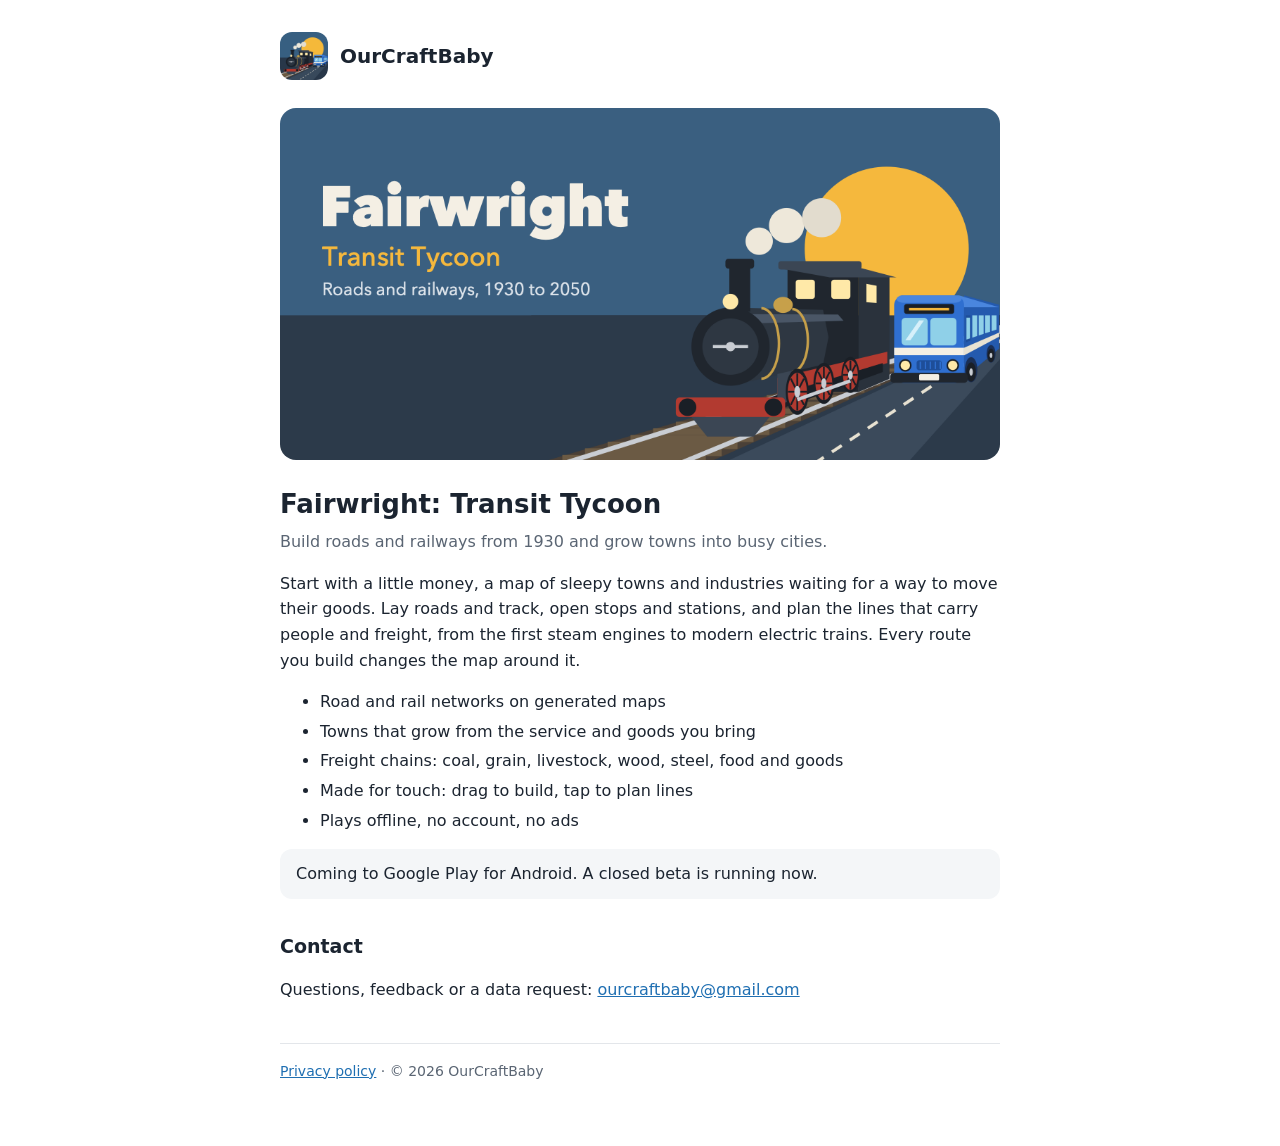
==== index.html @ 9e3ff8a9 "OurCraftBaby site: landing page and Fairwright privacy policy Co-Authored-By: Claude Opus 5.5 <norep" ====
<!doctype html>
<html lang="en">
<head>
<meta charset="utf-8">
<meta name="viewport" content="width=device-width, initial-scale=1">
<title>OurCraftBaby</title>
<meta name="description" content="OurCraftBaby makes Fairwright: Transit Tycoon, a transport tycoon for phones.">
<link rel="icon" href="icon.png">
<style>
  :root { --bg: #ffffff; --fg: #1b2430; --muted: #5a6573; --rule: #e3e6ea; --card: #f4f6f8; --link: #1f6fb2; }
  @media (prefers-color-scheme: dark) { :root { --bg: #17222e; --fg: #eef1f4; --muted: #a9b3bf; --rule: #2c3a4a; --card: #1f2c3a; --link: #4fb3ff; } }
  body { background: var(--bg); color: var(--fg); font: 16px/1.6 system-ui, -apple-system, "Segoe UI", Roboto, sans-serif; margin: 0; }
  main { max-width: 720px; margin: 0 auto; padding: 32px 16px 64px; }
  a { color: var(--link); }
  header { display: flex; align-items: center; gap: 12px; margin-bottom: 28px; }
  header img { width: 48px; height: 48px; border-radius: 12px; }
  header b { font-size: 20px; }
  .hero { width: 100%; height: auto; border-radius: 16px; display: block; }
  h1 { font-size: 26px; margin: 24px 0 4px; } h2 { font-size: 19px; margin: 32px 0 8px; }
  p.lead { color: var(--muted); margin: 0 0 16px; } li { margin: 4px 0; }
  .status { background: var(--card); border-radius: 12px; padding: 12px 16px; }
  footer { border-top: 1px solid var(--rule); margin-top: 40px; padding-top: 16px; color: var(--muted); font-size: 14px; }
</style>
</head>
<body>
<main>
<header><img src="icon.png" alt=""><b>OurCraftBaby</b></header>

<img class="hero" src="feature-graphic.png" alt="Fairwright: Transit Tycoon: a town, a railway and a steam train">

<h1>Fairwright: Transit Tycoon</h1>
<p class="lead">Build roads and railways from 1930 and grow towns into busy cities.</p>

<p>Start with a little money, a map of sleepy towns and industries waiting for a way to move their goods. Lay roads and track, open stops and stations, and plan the lines that carry people and freight, from the first steam engines to modern electric trains. Every route you build changes the map around it.</p>

<ul>
  <li>Road and rail networks on generated maps</li>
  <li>Towns that grow from the service and goods you bring</li>
  <li>Freight chains: coal, grain, livestock, wood, steel, food and goods</li>
  <li>Made for touch: drag to build, tap to plan lines</li>
  <li>Plays offline, no account, no ads</li>
</ul>

<p class="status">Coming to Google Play for Android. A closed beta is running now.</p>

<h2>Contact</h2>
<p>Questions, feedback or a data request: <a href="mailto:ourcraftbaby@gmail.com">ourcraftbaby@gmail.com</a></p>

<footer>
  <a href="privacy-policy.html">Privacy policy</a> · © 2026 OurCraftBaby
</footer>
</main>
</body>
</html>
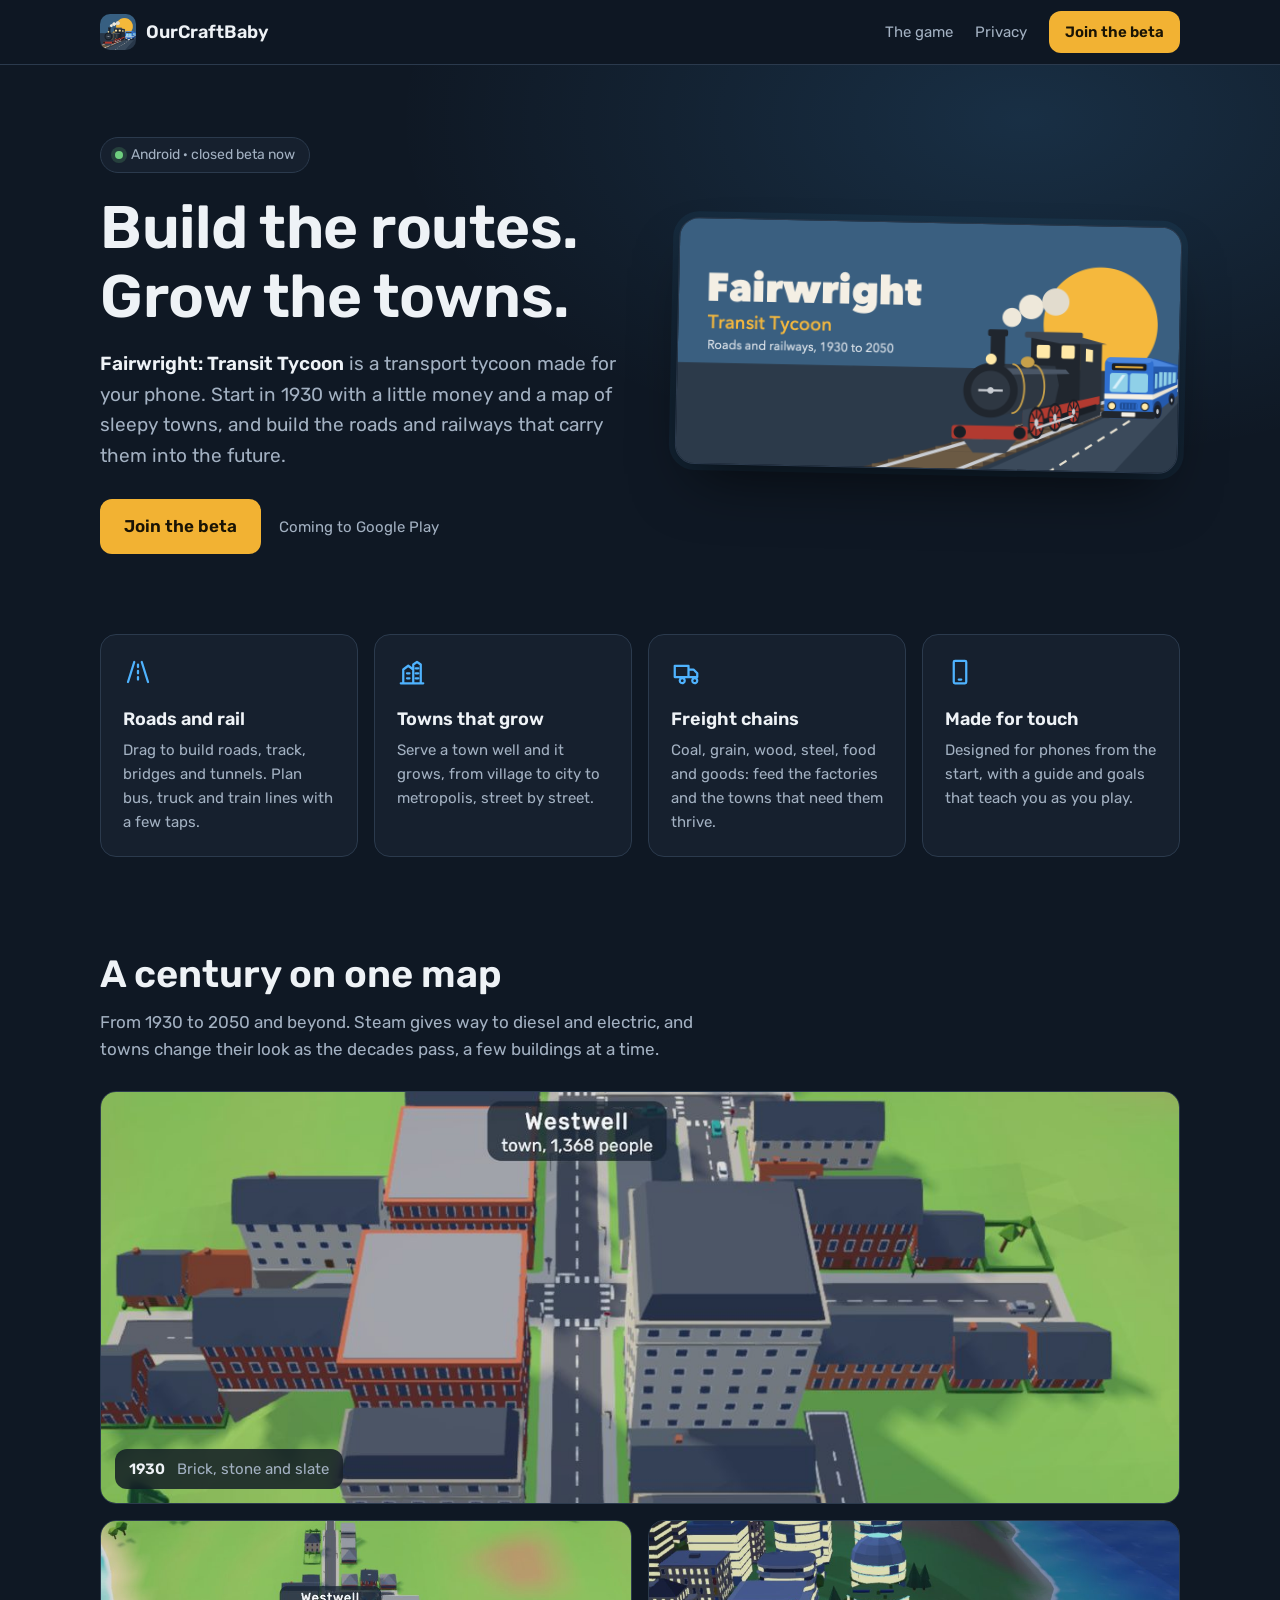
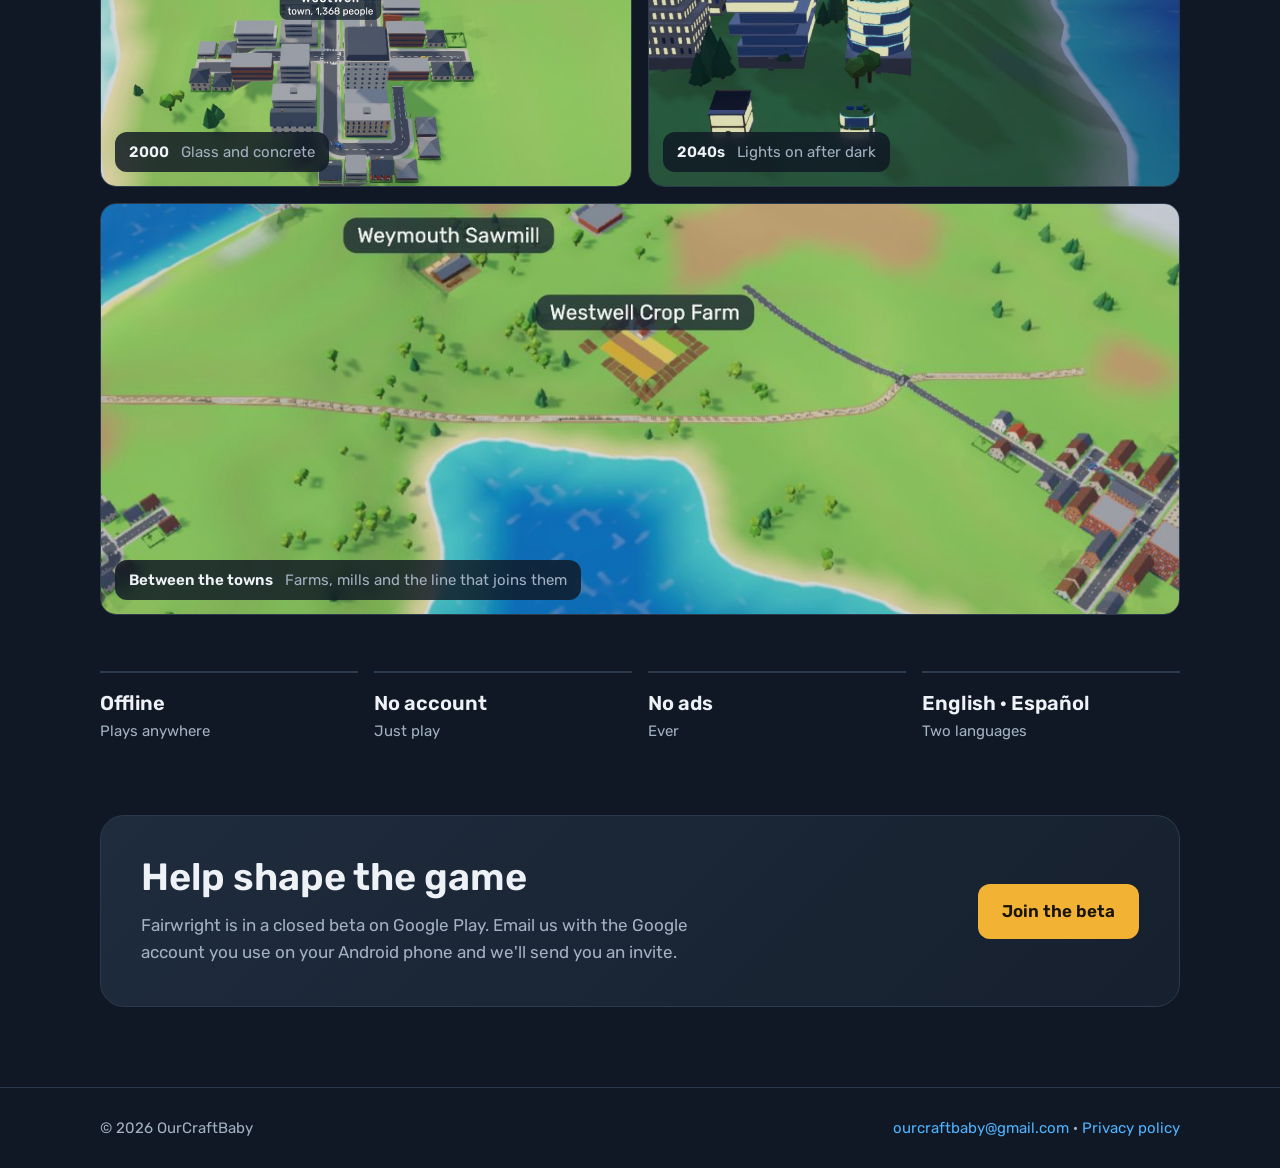
==== commit fcf3b4ec: "Redesign: the game's colours, in-game shots, a beta call to action Co-Authored-By: Claude Opus 5.5 <" ====
--- a/index.html
+++ b/index.html
@@ -3,52 +3,106 @@
 <head>
 <meta charset="utf-8">
 <meta name="viewport" content="width=device-width, initial-scale=1">
-<title>OurCraftBaby</title>
-<meta name="description" content="OurCraftBaby makes Fairwright: Transit Tycoon, a transport tycoon for phones.">
+<title>Fairwright: Transit Tycoon · OurCraftBaby</title>
+<meta name="description" content="Fairwright: Transit Tycoon is a transport tycoon for Android: build roads and railways from 1930 and grow towns into busy cities. By OurCraftBaby.">
+<meta property="og:title" content="Fairwright: Transit Tycoon">
+<meta property="og:description" content="Build roads and railways from 1930 and grow towns into busy cities.">
+<meta property="og:image" content="https://ourcraftbaby.github.io/feature-graphic.png">
+<meta name="theme-color" content="#0f1824">
 <link rel="icon" href="icon.png">
-<style>
-  :root { --bg: #ffffff; --fg: #1b2430; --muted: #5a6573; --rule: #e3e6ea; --card: #f4f6f8; --link: #1f6fb2; }
-  @media (prefers-color-scheme: dark) { :root { --bg: #17222e; --fg: #eef1f4; --muted: #a9b3bf; --rule: #2c3a4a; --card: #1f2c3a; --link: #4fb3ff; } }
-  body { background: var(--bg); color: var(--fg); font: 16px/1.6 system-ui, -apple-system, "Segoe UI", Roboto, sans-serif; margin: 0; }
-  main { max-width: 720px; margin: 0 auto; padding: 32px 16px 64px; }
-  a { color: var(--link); }
-  header { display: flex; align-items: center; gap: 12px; margin-bottom: 28px; }
-  header img { width: 48px; height: 48px; border-radius: 12px; }
-  header b { font-size: 20px; }
-  .hero { width: 100%; height: auto; border-radius: 16px; display: block; }
-  h1 { font-size: 26px; margin: 24px 0 4px; } h2 { font-size: 19px; margin: 32px 0 8px; }
-  p.lead { color: var(--muted); margin: 0 0 16px; } li { margin: 4px 0; }
-  .status { background: var(--card); border-radius: 12px; padding: 12px 16px; }
-  footer { border-top: 1px solid var(--rule); margin-top: 40px; padding-top: 16px; color: var(--muted); font-size: 14px; }
-</style>
+<link rel="stylesheet" href="style.css">
 </head>
 <body>
+
+<nav class="nav">
+  <div class="wrap nav-row">
+    <a class="brand" href="./"><img src="icon.png" alt=""><span>OurCraftBaby</span></a>
+    <div class="nav-links">
+      <a href="#eras">The game</a>
+      <a href="privacy-policy.html">Privacy</a>
+      <a class="btn btn-small" href="mailto:ourcraftbaby@gmail.com?subject=Fairwright%20beta">Join the beta</a>
+    </div>
+  </div>
+</nav>
+
+<header class="hero">
+  <div class="wrap hero-grid">
+    <div class="hero-text">
+      <span class="pill"><span class="dot"></span>Android · closed beta now</span>
+      <h1>Build the routes.<br>Grow the towns.</h1>
+      <p class="lead"><b>Fairwright: Transit Tycoon</b> is a transport tycoon made for your phone. Start in 1930 with a little money and a map of sleepy towns, and build the roads and railways that carry them into the future.</p>
+      <div class="cta">
+        <a class="btn" href="mailto:ourcraftbaby@gmail.com?subject=Fairwright%20beta">Join the beta</a>
+        <span class="soon">Coming to Google Play</span>
+      </div>
+    </div>
+    <div class="hero-art">
+      <img src="feature-graphic.png" alt="Fairwright: Transit Tycoon: a steam train and an electric train on the line" width="1024" height="500">
+    </div>
+  </div>
+</header>
+
 <main>
-<header><img src="icon.png" alt=""><b>OurCraftBaby</b></header>
+  <section class="wrap features">
+    <article class="card">
+      <svg viewBox="0 0 24 24" aria-hidden="true"><path d="M4 20 9 4M20 20 15 4M12 6v2M12 11v2M12 16v2"/></svg>
+      <h3>Roads and rail</h3>
+      <p>Drag to build roads, track, bridges and tunnels. Plan bus, truck and train lines with a few taps.</p>
+    </article>
+    <article class="card">
+      <svg viewBox="0 0 24 24" aria-hidden="true"><path d="M3 21h18M5 21V10l4-3 4 3v11M13 21V6l3-2 3 2v15M8 13h2M8 17h2M15 9h2M15 13h2M15 17h2"/></svg>
+      <h3>Towns that grow</h3>
+      <p>Serve a town well and it grows, from village to city to metropolis, street by street.</p>
+    </article>
+    <article class="card">
+      <svg viewBox="0 0 24 24" aria-hidden="true"><path d="M3 7h11v9H3zM14 10h4l3 3v3h-7M7 19a2 2 0 1 0 0-.1M17 19a2 2 0 1 0 0-.1"/></svg>
+      <h3>Freight chains</h3>
+      <p>Coal, grain, wood, steel, food and goods: feed the factories and the towns that need them thrive.</p>
+    </article>
+    <article class="card">
+      <svg viewBox="0 0 24 24" aria-hidden="true"><path d="M8 3h8a1 1 0 0 1 1 1v16a1 1 0 0 1-1 1H8a1 1 0 0 1-1-1V4a1 1 0 0 1 1-1zM11 18h2"/></svg>
+      <h3>Made for touch</h3>
+      <p>Designed for phones from the start, with a guide and goals that teach you as you play.</p>
+    </article>
+  </section>
 
-<img class="hero" src="feature-graphic.png" alt="Fairwright: Transit Tycoon: a town, a railway and a steam train">
+  <section class="wrap eras" id="eras">
+    <div class="section-head">
+      <h2>A century on one map</h2>
+      <p>From 1930 to 2050 and beyond. Steam gives way to diesel and electric, and towns change their look as the decades pass, a few buildings at a time.</p>
+    </div>
+    <div class="shots">
+      <figure class="shot wide"><img src="img/era-1930.jpg" alt="A town in 1930: brick and stone buildings with slate roofs" loading="lazy"><figcaption><b>1930</b> Brick, stone and slate</figcaption></figure>
+      <figure class="shot"><img src="img/era-2000.jpg" alt="The same town around 2000: glass towers" loading="lazy"><figcaption><b>2000</b> Glass and concrete</figcaption></figure>
+      <figure class="shot"><img src="img/era-night.jpg" alt="Future towers at night, their windows and trims glowing" loading="lazy"><figcaption><b>2040s</b> Lights on after dark</figcaption></figure>
+      <figure class="shot wide"><img src="img/rail.jpg" alt="A railway crossing the countryside between towns and farms" loading="lazy"><figcaption><b>Between the towns</b> Farms, mills and the line that joins them</figcaption></figure>
+    </div>
+  </section>
 
-<h1>Fairwright: Transit Tycoon</h1>
-<p class="lead">Build roads and railways from 1930 and grow towns into busy cities.</p>
+  <section class="wrap facts">
+    <div><b>Offline</b><span>Plays anywhere</span></div>
+    <div><b>No account</b><span>Just play</span></div>
+    <div><b>No ads</b><span>Ever</span></div>
+    <div><b>English · Español</b><span>Two languages</span></div>
+  </section>
 
-<p>Start with a little money, a map of sleepy towns and industries waiting for a way to move their goods. Lay roads and track, open stops and stations, and plan the lines that carry people and freight, from the first steam engines to modern electric trains. Every route you build changes the map around it.</p>
+  <section class="wrap beta">
+    <div class="beta-box">
+      <div>
+        <h2>Help shape the game</h2>
+        <p>Fairwright is in a closed beta on Google Play. Email us with the Google account you use on your Android phone and we'll send you an invite.</p>
+      </div>
+      <a class="btn" href="mailto:ourcraftbaby@gmail.com?subject=Fairwright%20beta">Join the beta</a>
+    </div>
+  </section>
+</main>
 
-<ul>
-  <li>Road and rail networks on generated maps</li>
-  <li>Towns that grow from the service and goods you bring</li>
-  <li>Freight chains: coal, grain, livestock, wood, steel, food and goods</li>
-  <li>Made for touch: drag to build, tap to plan lines</li>
-  <li>Plays offline, no account, no ads</li>
-</ul>
+<footer class="footer">
+  <div class="wrap footer-row">
+    <span>© 2026 OurCraftBaby</span>
+    <span><a href="mailto:ourcraftbaby@gmail.com">ourcraftbaby@gmail.com</a> · <a href="privacy-policy.html">Privacy policy</a></span>
+  </div>
+</footer>
 
-<p class="status">Coming to Google Play for Android. A closed beta is running now.</p>
-
-<h2>Contact</h2>
-<p>Questions, feedback or a data request: <a href="mailto:ourcraftbaby@gmail.com">ourcraftbaby@gmail.com</a></p>
-
-<footer>
-  <a href="privacy-policy.html">Privacy policy</a> · © 2026 OurCraftBaby
-</footer>
-</main>
 </body>
 </html>
--- a/style.css
+++ b/style.css
@@ -0,0 +1,111 @@
+@font-face { font-family: Rubik; src: url(fonts/Rubik-Regular.ttf) format("truetype"); font-weight: 400; font-display: swap; }
+@font-face { font-family: Rubik; src: url(fonts/Rubik-SemiBold.ttf) format("truetype"); font-weight: 600; font-display: swap; }
+
+/* The game's own colours (docs/DESIGN/STYLE.md): night navy panels, the guide's blue, amber for the one main action. */
+:root {
+  --bg: #0f1824; --panel: #16202e; --raised: #1f2c3d; --line: #2b3a4d;
+  --fg: #eef2f6; --muted: #a3b1c2; --guide: #4fb3ff; --accent: #f2b233; --ink: #1a1405; --good: #6fcf7f;
+  --radius: 16px;
+}
+* { box-sizing: border-box; }
+html { scroll-behavior: smooth; }
+body { margin: 0; background: var(--bg); color: var(--fg); font: 17px/1.6 Rubik, system-ui, -apple-system, "Segoe UI", Roboto, sans-serif; -webkit-font-smoothing: antialiased; }
+a { color: var(--guide); text-decoration: none; }
+a:hover { text-decoration: underline; }
+img { max-width: 100%; display: block; }
+h1, h2, h3 { font-weight: 600; line-height: 1.15; margin: 0; }
+.wrap { max-width: 1120px; margin: 0 auto; padding: 0 20px; }
+
+/* Navigation */
+.nav { position: sticky; top: 0; z-index: 10; background: rgba(15, 24, 36, 0.86); backdrop-filter: blur(10px); border-bottom: 1px solid var(--line); }
+.nav-row { display: flex; align-items: center; justify-content: space-between; height: 64px; }
+.brand { display: flex; align-items: center; gap: 10px; color: var(--fg); font-weight: 600; font-size: 18px; }
+.brand:hover { text-decoration: none; }
+.brand img { width: 36px; height: 36px; border-radius: 10px; }
+.nav-links { display: flex; align-items: center; gap: 22px; font-size: 15px; }
+.nav-links a:not(.btn) { color: var(--muted); }
+.nav-links a:not(.btn):hover { color: var(--fg); text-decoration: none; }
+
+/* Buttons */
+.btn { display: inline-flex; align-items: center; justify-content: center; background: var(--accent); color: var(--ink); font-weight: 600; padding: 14px 24px; border-radius: 12px; transition: transform .15s ease, filter .15s ease; white-space: nowrap; }
+.btn:hover { text-decoration: none; filter: brightness(1.06); transform: translateY(-1px); }
+.btn-small { padding: 9px 16px; font-size: 15px; }
+
+/* Hero */
+.hero { position: relative; padding: 72px 0 56px; background: radial-gradient(70% 90% at 80% 10%, rgba(79, 179, 255, 0.15), transparent 70%); }
+.hero::after { content: ""; position: absolute; left: 0; right: 0; bottom: 0; height: 120px; background: linear-gradient(transparent, var(--bg)); pointer-events: none; }
+.hero-grid { position: relative; z-index: 1; }
+.hero-grid { display: grid; grid-template-columns: 1.05fr 1fr; gap: 48px; align-items: center; }
+.pill { display: inline-flex; align-items: center; gap: 8px; font-size: 14px; color: var(--muted); background: var(--panel); border: 1px solid var(--line); padding: 6px 14px; border-radius: 999px; }
+.dot { width: 8px; height: 8px; border-radius: 50%; background: var(--good); box-shadow: 0 0 0 4px rgba(111, 207, 127, 0.18); }
+.hero h1 { font-size: clamp(38px, 5.4vw, 60px); margin: 20px 0 18px; letter-spacing: -0.5px; }
+.lead { color: var(--muted); font-size: 19px; margin: 0 0 28px; max-width: 34em; }
+.lead b { color: var(--fg); font-weight: 600; }
+.cta { display: flex; align-items: center; gap: 18px; flex-wrap: wrap; }
+.soon { color: var(--muted); font-size: 15px; }
+.hero-art img { border-radius: 20px; border: 1px solid var(--line); box-shadow: 0 30px 60px -20px rgba(0, 0, 0, 0.6), 0 0 0 6px rgba(79, 179, 255, 0.06); width: 100%; height: auto; transform: rotate(1.2deg); }
+
+/* Features */
+.features { display: grid; grid-template-columns: repeat(4, 1fr); gap: 16px; padding-top: 24px; padding-bottom: 24px; }
+.card { background: var(--panel); border: 1px solid var(--line); border-radius: var(--radius); padding: 22px; transition: border-color .15s ease, transform .15s ease; }
+.card:hover { border-color: rgba(79, 179, 255, 0.5); transform: translateY(-2px); }
+.card svg { width: 30px; height: 30px; fill: none; stroke: var(--guide); stroke-width: 1.8; stroke-linecap: round; stroke-linejoin: round; margin-bottom: 14px; }
+.card h3 { font-size: 18px; margin-bottom: 8px; }
+.card p { color: var(--muted); font-size: 15px; margin: 0; }
+
+/* Through the eras */
+.eras { padding-top: 72px; }
+.section-head { max-width: 640px; margin-bottom: 28px; }
+.section-head h2, .beta h2 { font-size: clamp(28px, 3.6vw, 38px); margin-bottom: 12px; }
+.section-head p, .beta p { color: var(--muted); margin: 0; }
+.shots { display: grid; grid-template-columns: repeat(2, 1fr); gap: 16px; }
+.shot { margin: 0; position: relative; border-radius: var(--radius); overflow: hidden; border: 1px solid var(--line); background: var(--panel); }
+.shot.wide { grid-column: span 2; }
+.shot img { width: 100%; aspect-ratio: 16 / 8; object-fit: cover; transition: transform .4s ease; }
+.shot.wide img { aspect-ratio: 21 / 8; }
+.shot:hover img { transform: scale(1.03); }
+.shot figcaption { position: absolute; left: 14px; bottom: 14px; background: rgba(15, 24, 36, 0.82); backdrop-filter: blur(6px); padding: 8px 14px; border-radius: 12px; font-size: 15px; color: var(--muted); }
+.shot figcaption b { color: var(--fg); margin-right: 8px; }
+
+/* Facts */
+.facts { display: grid; grid-template-columns: repeat(4, 1fr); gap: 16px; padding-top: 56px; }
+.facts div { border-top: 2px solid var(--line); padding-top: 14px; display: flex; flex-direction: column; }
+.facts b { font-size: 20px; font-weight: 600; }
+.facts span { color: var(--muted); font-size: 15px; }
+
+/* Beta */
+.beta { padding-top: 72px; padding-bottom: 80px; }
+.beta-box { display: flex; align-items: center; justify-content: space-between; gap: 32px; background: linear-gradient(135deg, var(--raised), var(--panel)); border: 1px solid var(--line); border-radius: 24px; padding: 40px; }
+.beta-box p { max-width: 36em; }
+
+/* Footer */
+.footer { border-top: 1px solid var(--line); padding: 28px 0; color: var(--muted); font-size: 15px; }
+.footer-row { display: flex; justify-content: space-between; gap: 16px; flex-wrap: wrap; }
+
+/* The privacy policy */
+.doc { max-width: 760px; padding-top: 48px; padding-bottom: 72px; }
+.doc h1 { font-size: clamp(30px, 4vw, 40px); margin-bottom: 8px; }
+.doc .date { color: var(--muted); margin: 0 0 32px; }
+.doc h2 { font-size: 21px; margin: 36px 0 10px; }
+.doc p, .doc li { color: #d3dbe5; }
+.doc li { margin: 6px 0; }
+.doc b { color: var(--fg); font-weight: 600; }
+.doc .summary { background: var(--panel); border: 1px solid var(--line); border-radius: var(--radius); padding: 8px 24px; }
+
+@media (max-width: 900px) {
+  .hero { padding-top: 40px; }
+  .hero-grid { grid-template-columns: 1fr; gap: 36px; }
+  .hero-art img { transform: none; }
+  .features { grid-template-columns: repeat(2, 1fr); }
+  .facts { grid-template-columns: repeat(2, 1fr); row-gap: 24px; }
+  .beta-box { flex-direction: column; align-items: flex-start; padding: 28px; }
+}
+@media (max-width: 560px) {
+  body { font-size: 16px; }
+  .nav-links a:not(.btn) { display: none; }
+  .features, .shots { grid-template-columns: 1fr; }
+  .shot.wide { grid-column: auto; }
+  .shot img, .shot.wide img { aspect-ratio: 16 / 9; }
+  .lead { font-size: 17px; }
+}
+@media (prefers-reduced-motion: reduce) { * { transition: none !important; scroll-behavior: auto !important; } }
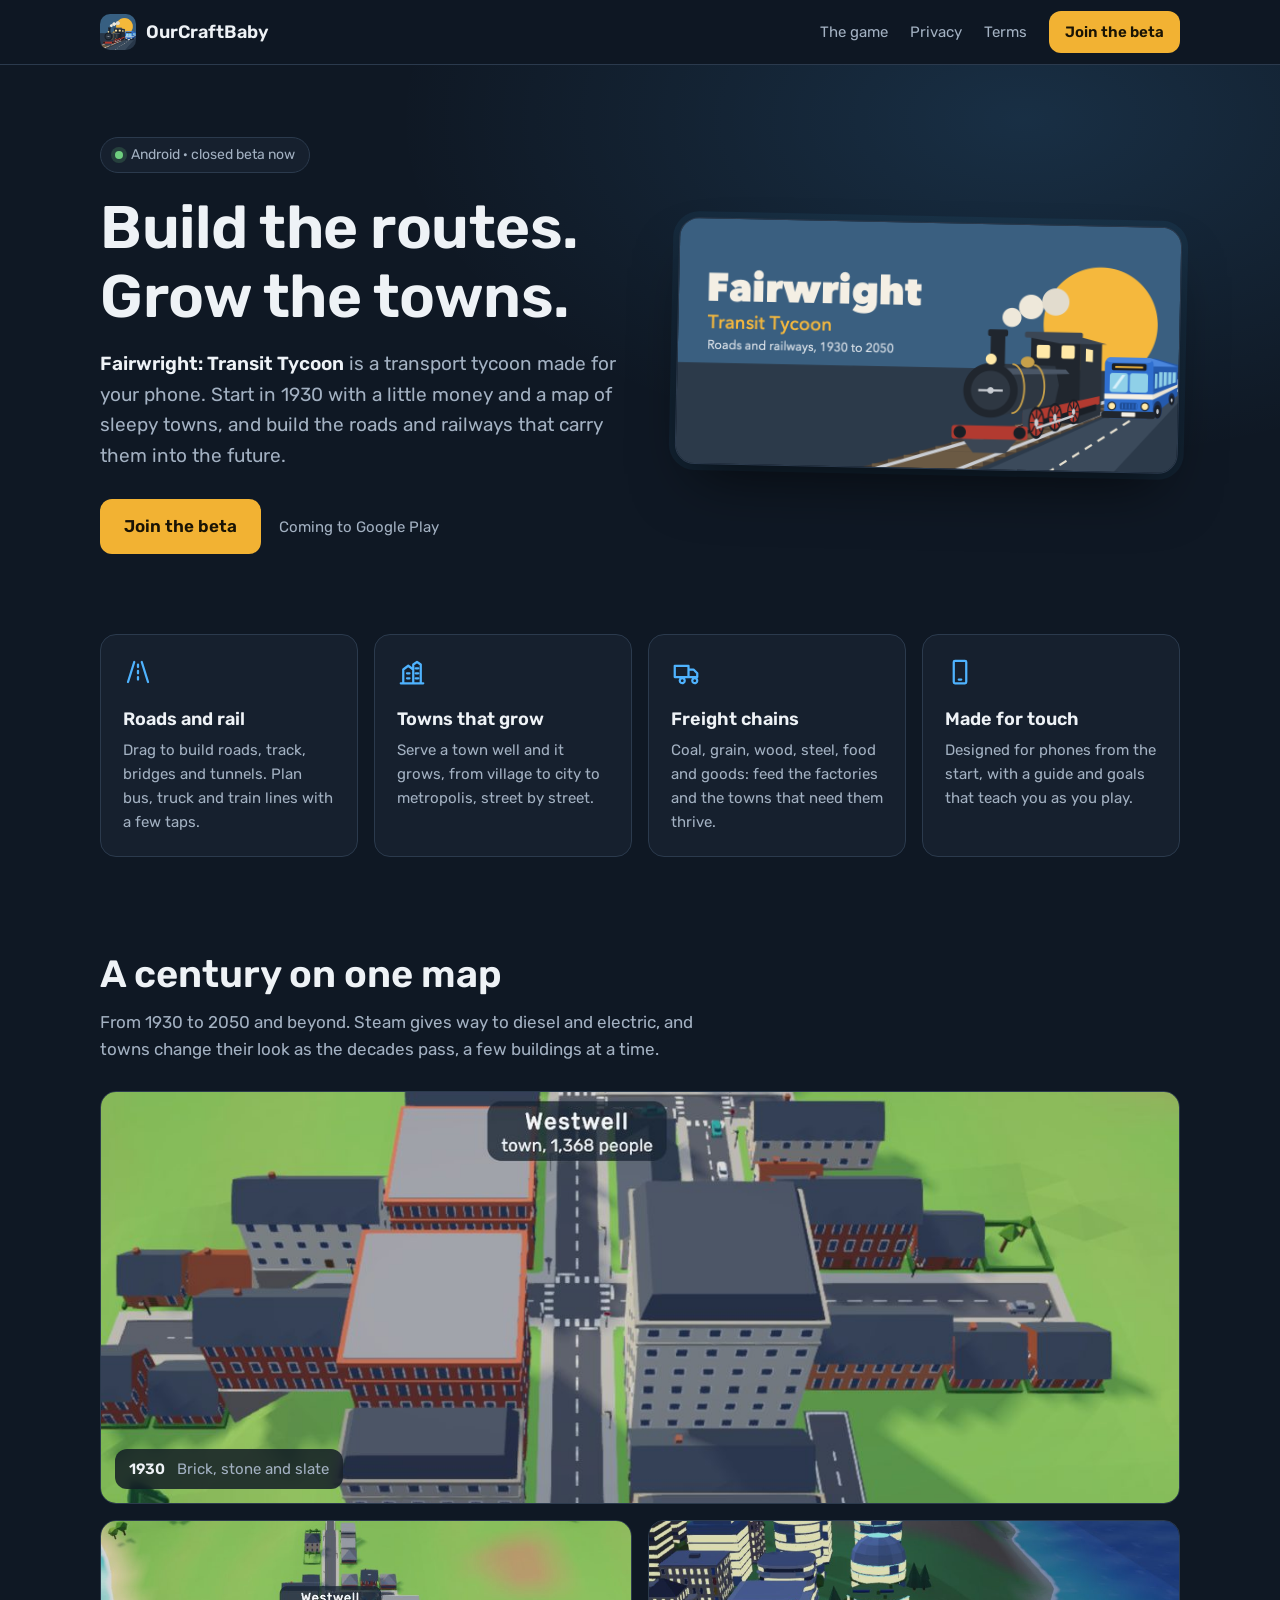
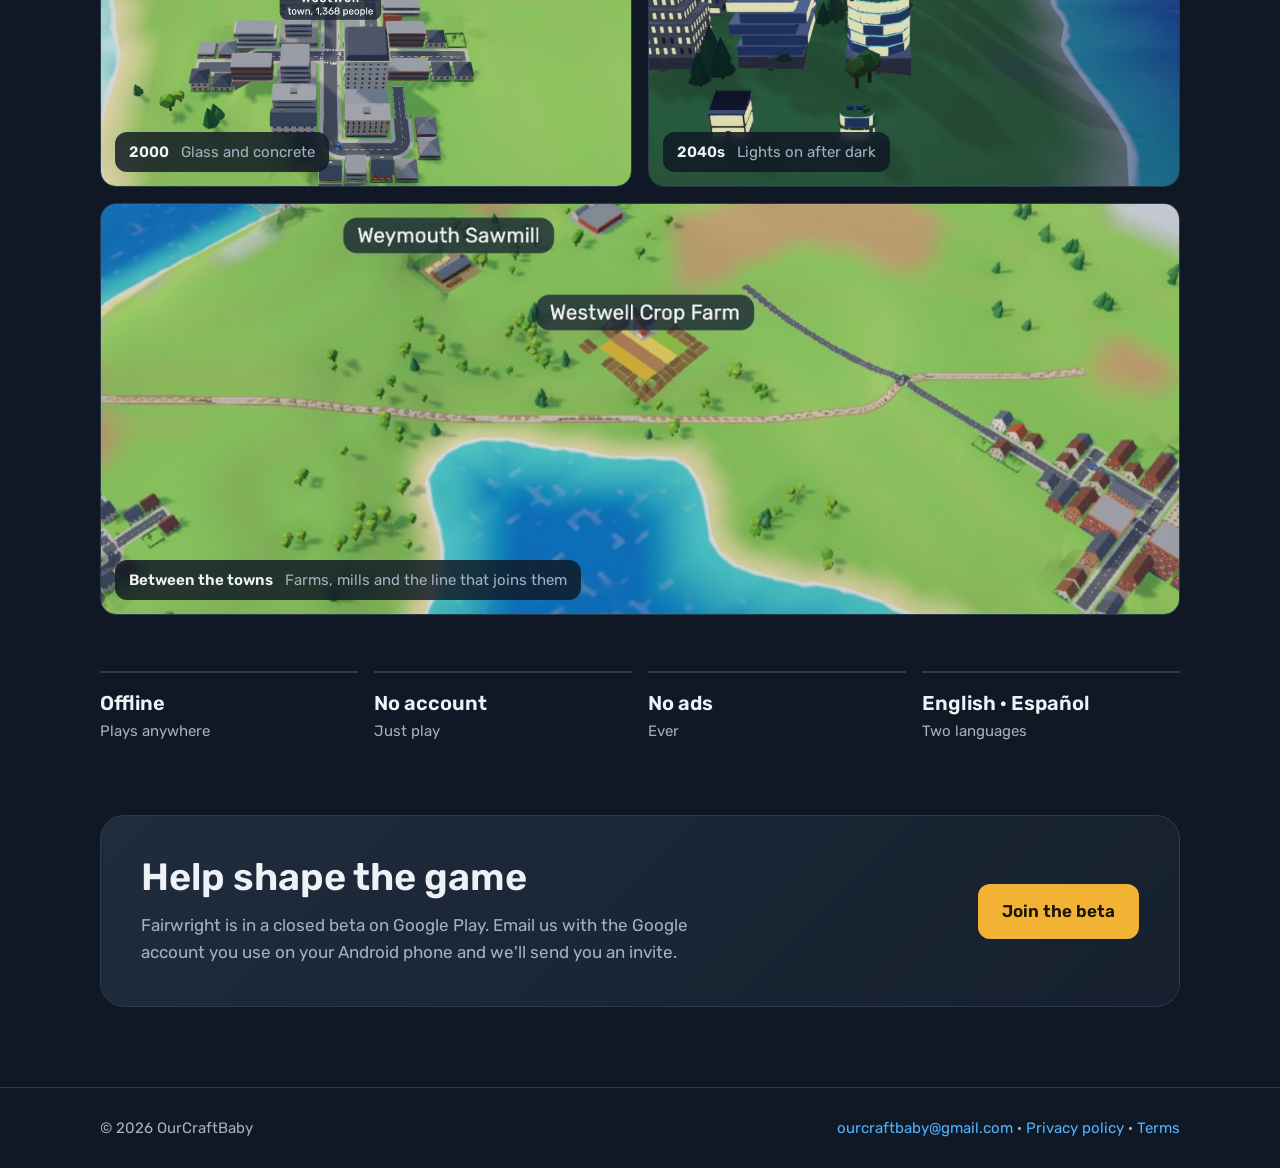
==== commit a1c93c27: "Terms of service page (7 November 2026), linked from the home and privacy pages" ====
--- a/index.html
+++ b/index.html
@@ -20,6 +20,7 @@
     <div class="nav-links">
       <a href="#eras">The game</a>
       <a href="privacy-policy.html">Privacy</a>
+      <a href="terms.html">Terms</a>
       <a class="btn btn-small" href="mailto:ourcraftbaby@gmail.com?subject=Fairwright%20beta">Join the beta</a>
     </div>
   </div>
@@ -100,7 +101,7 @@
 <footer class="footer">
   <div class="wrap footer-row">
     <span>© 2026 OurCraftBaby</span>
-    <span><a href="mailto:ourcraftbaby@gmail.com">ourcraftbaby@gmail.com</a> · <a href="privacy-policy.html">Privacy policy</a></span>
+    <span><a href="mailto:ourcraftbaby@gmail.com">ourcraftbaby@gmail.com</a> · <a href="privacy-policy.html">Privacy policy</a> · <a href="terms.html">Terms</a></span>
   </div>
 </footer>
 
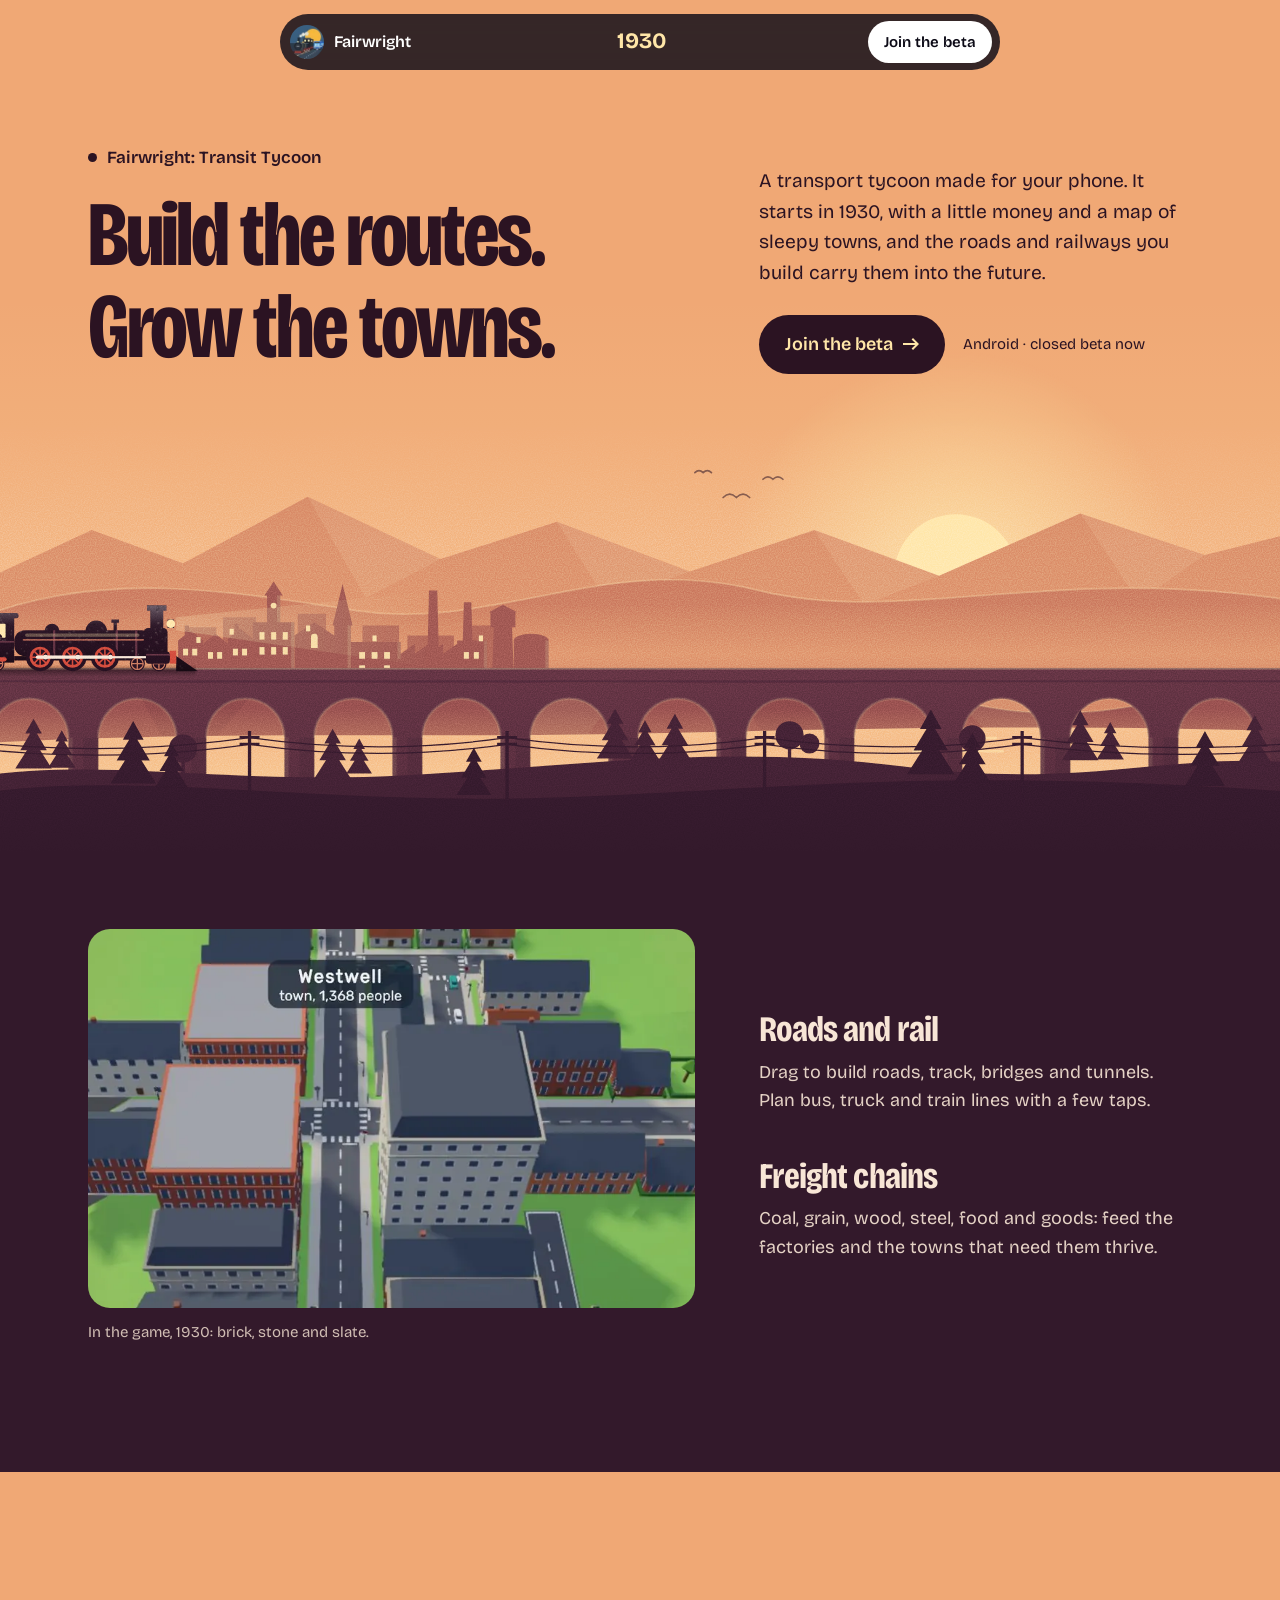
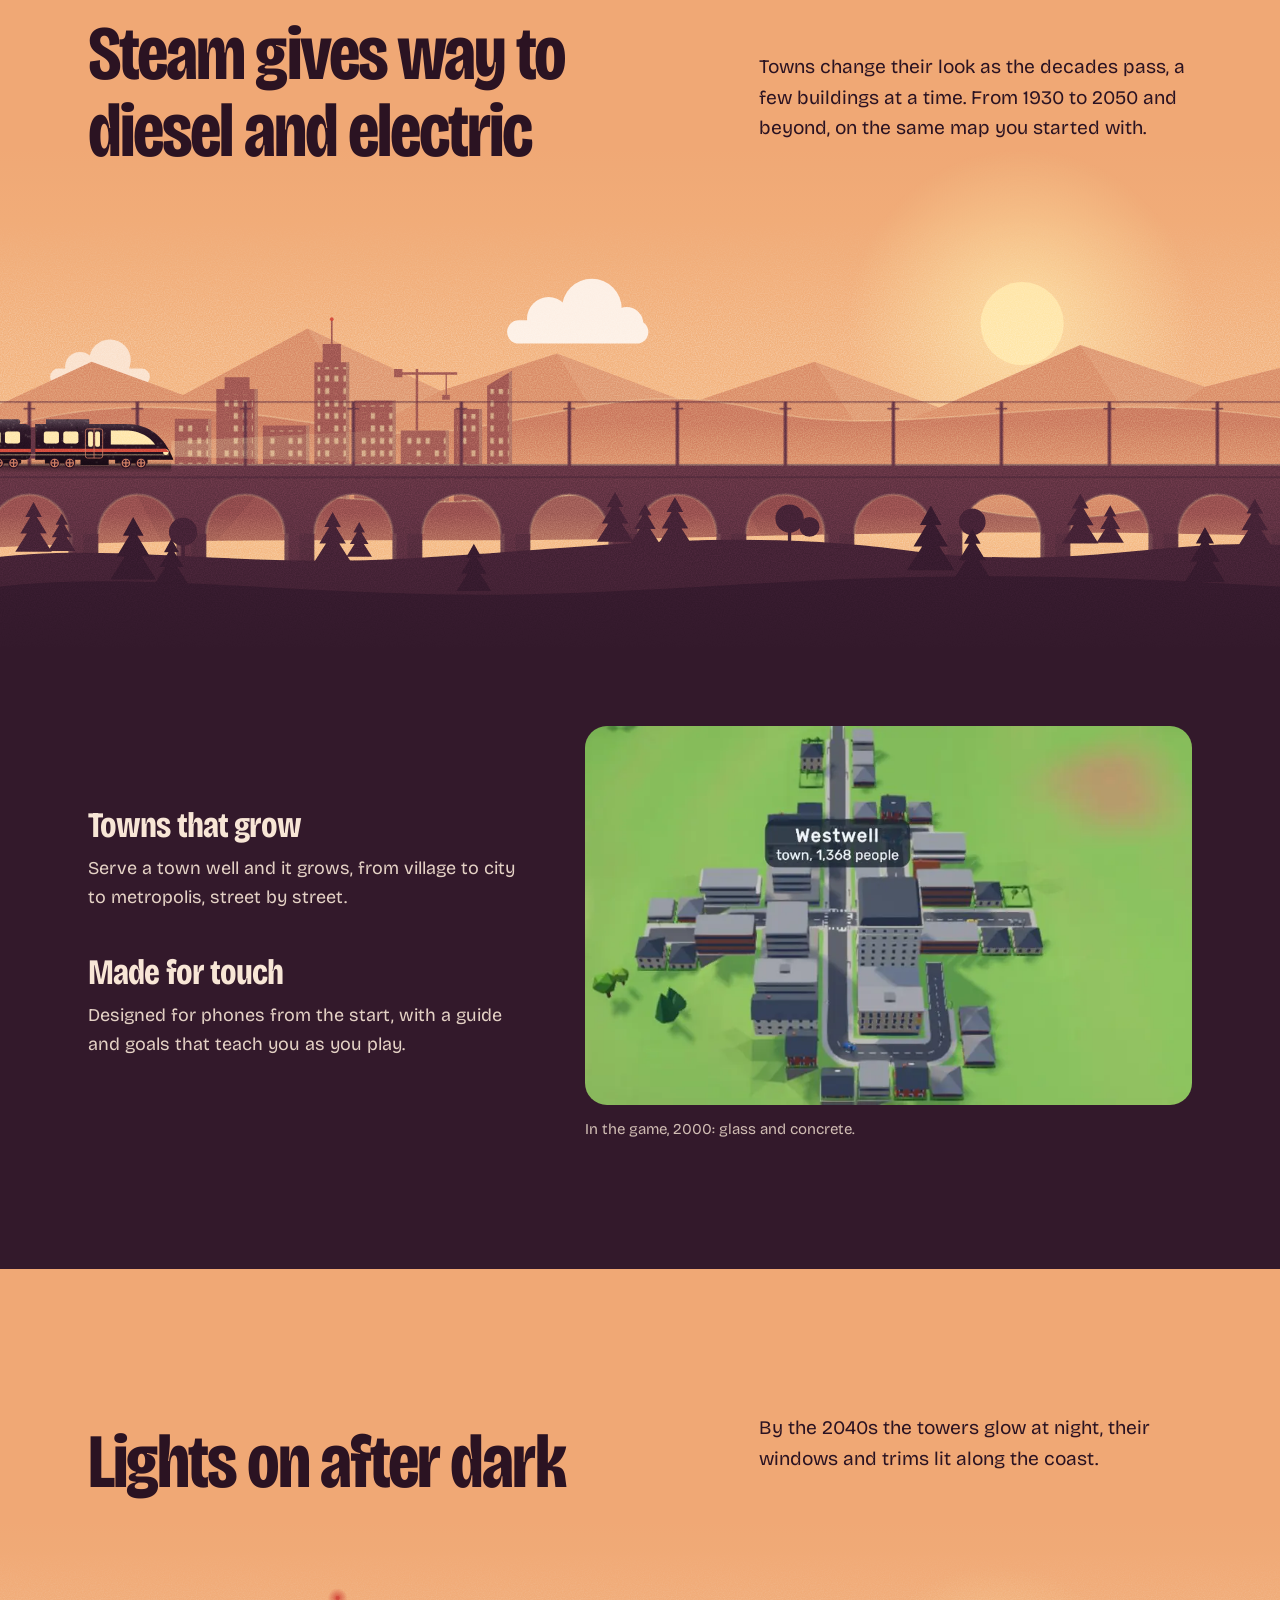
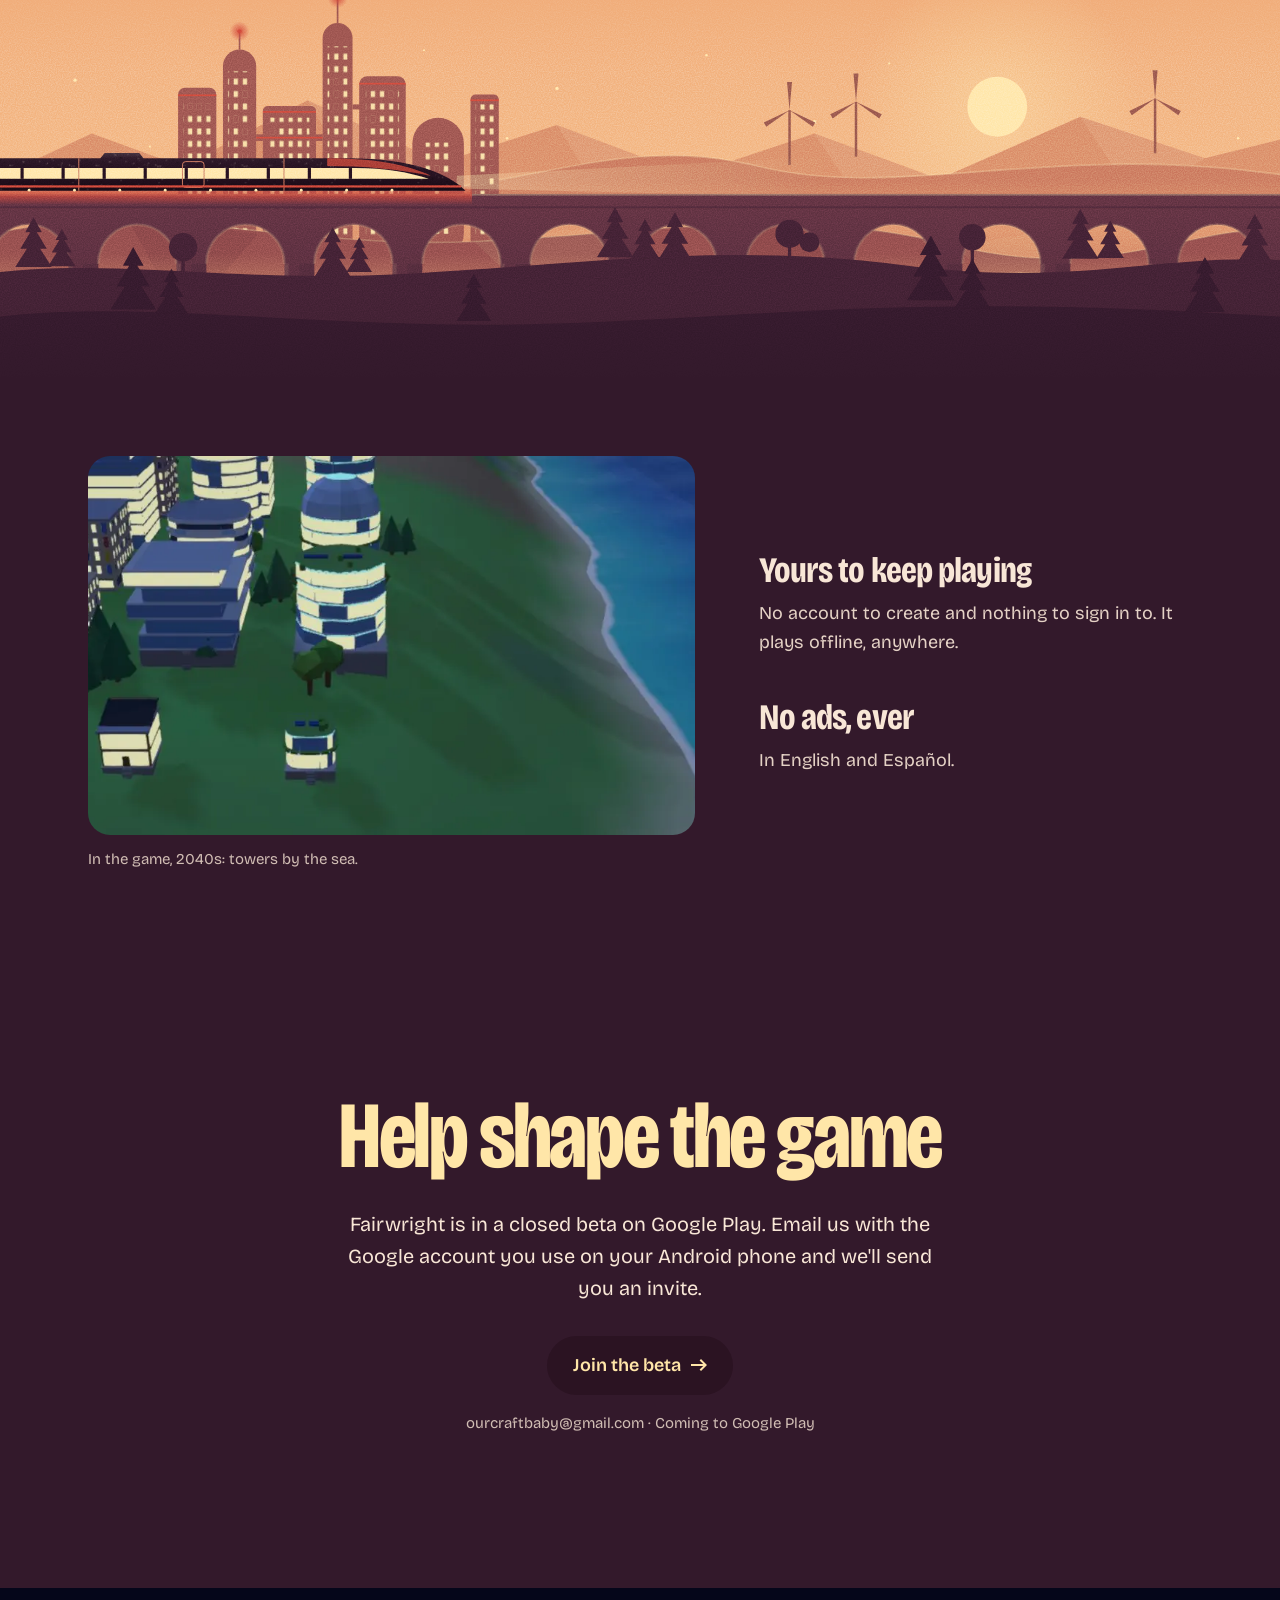
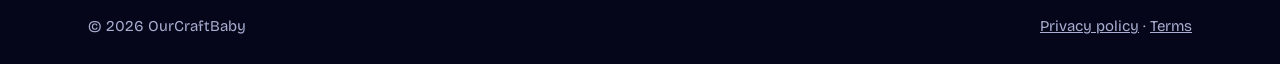
==== commit 802ce41d: "Redesign: a century on one scroll The page now follows the game's own idea. As you scroll from 1930 " ====
--- a/index.html
+++ b/index.html
@@ -3,107 +3,329 @@
 <head>
 <meta charset="utf-8">
 <meta name="viewport" content="width=device-width, initial-scale=1">
-<title>Fairwright: Transit Tycoon · OurCraftBaby</title>
+<title>Fairwright: Transit Tycoon · a transport tycoon for Android</title>
 <meta name="description" content="Fairwright: Transit Tycoon is a transport tycoon for Android: build roads and railways from 1930 and grow towns into busy cities. By OurCraftBaby.">
-<meta property="og:title" content="Fairwright: Transit Tycoon">
-<meta property="og:description" content="Build roads and railways from 1930 and grow towns into busy cities.">
-<meta property="og:image" content="https://ourcraftbaby.github.io/feature-graphic.png">
-<meta name="theme-color" content="#0f1824">
-<link rel="icon" href="icon.png">
+<link rel="canonical" href="https://ourcraftbaby.github.io/">
+<meta property="og:type" content="website">
+<meta property="og:site_name" content="Fairwright: Transit Tycoon">
+<meta property="og:url" content="https://ourcraftbaby.github.io/">
+<meta property="og:title" content="Fairwright: Transit Tycoon · a transport tycoon for Android">
+<meta property="og:description" content="Fairwright: Transit Tycoon is a transport tycoon for Android: build roads and railways from 1930 and grow towns into busy cities. By OurCraftBaby.">
+<meta property="og:image" content="https://ourcraftbaby.github.io/img/og.jpg">
+<meta property="og:image:width" content="1200">
+<meta property="og:image:height" content="630">
+<meta property="og:image:alt" content="A steam train crossing a stone viaduct at dawn, with the words: Build the routes. Grow the towns.">
+<meta name="twitter:card" content="summary_large_image">
+<link rel="icon" href="favicon.png" type="image/png">
+<link rel="apple-touch-icon" href="apple-touch-icon.png">
+<link rel="preload" href="fonts/BricolageGrotesque-latin.woff2" as="font" type="font/woff2" crossorigin>
 <link rel="stylesheet" href="style.css">
+<meta name="theme-color" content="#f0a875">
+<script type="application/ld+json">
+{"@context":"https://schema.org","@type":"VideoGame","name":"Fairwright: Transit Tycoon","url":"https://ourcraftbaby.github.io/","image":"https://ourcraftbaby.github.io/img/og.jpg","description":"A transport tycoon made for phones. Start in 1930 with a little money and a map of sleepy towns, and build the roads and railways that carry them into the future.","genre":["Simulation","Strategy","Tycoon"],"gamePlatform":"Android","operatingSystem":"Android","applicationCategory":"Game","inLanguage":["en","es"],"author":{"@type":"Organization","name":"OurCraftBaby","url":"https://ourcraftbaby.github.io/","email":"ourcraftbaby@gmail.com"}}
+</script>
 </head>
-<body>
-
-<nav class="nav">
-  <div class="wrap nav-row">
-    <a class="brand" href="./"><img src="icon.png" alt=""><span>OurCraftBaby</span></a>
-    <div class="nav-links">
-      <a href="#eras">The game</a>
-      <a href="privacy-policy.html">Privacy</a>
-      <a href="terms.html">Terms</a>
-      <a class="btn btn-small" href="mailto:ourcraftbaby@gmail.com?subject=Fairwright%20beta">Join the beta</a>
-    </div>
-  </div>
-</nav>
-
-<header class="hero">
-  <div class="wrap hero-grid">
-    <div class="hero-text">
-      <span class="pill"><span class="dot"></span>Android · closed beta now</span>
-      <h1>Build the routes.<br>Grow the towns.</h1>
-      <p class="lead"><b>Fairwright: Transit Tycoon</b> is a transport tycoon made for your phone. Start in 1930 with a little money and a map of sleepy towns, and build the roads and railways that carry them into the future.</p>
-      <div class="cta">
-        <a class="btn" href="mailto:ourcraftbaby@gmail.com?subject=Fairwright%20beta">Join the beta</a>
-        <span class="soon">Coming to Google Play</span>
-      </div>
-    </div>
-    <div class="hero-art">
-      <img src="feature-graphic.png" alt="Fairwright: Transit Tycoon: a steam train and an electric train on the line" width="1024" height="500">
-    </div>
-  </div>
-</header>
-
-<main>
-  <section class="wrap features">
-    <article class="card">
-      <svg viewBox="0 0 24 24" aria-hidden="true"><path d="M4 20 9 4M20 20 15 4M12 6v2M12 11v2M12 16v2"/></svg>
-      <h3>Roads and rail</h3>
-      <p>Drag to build roads, track, bridges and tunnels. Plan bus, truck and train lines with a few taps.</p>
-    </article>
-    <article class="card">
-      <svg viewBox="0 0 24 24" aria-hidden="true"><path d="M3 21h18M5 21V10l4-3 4 3v11M13 21V6l3-2 3 2v15M8 13h2M8 17h2M15 9h2M15 13h2M15 17h2"/></svg>
-      <h3>Towns that grow</h3>
-      <p>Serve a town well and it grows, from village to city to metropolis, street by street.</p>
-    </article>
-    <article class="card">
-      <svg viewBox="0 0 24 24" aria-hidden="true"><path d="M3 7h11v9H3zM14 10h4l3 3v3h-7M7 19a2 2 0 1 0 0-.1M17 19a2 2 0 1 0 0-.1"/></svg>
-      <h3>Freight chains</h3>
-      <p>Coal, grain, wood, steel, food and goods: feed the factories and the towns that need them thrive.</p>
-    </article>
-    <article class="card">
-      <svg viewBox="0 0 24 24" aria-hidden="true"><path d="M8 3h8a1 1 0 0 1 1 1v16a1 1 0 0 1-1 1H8a1 1 0 0 1-1-1V4a1 1 0 0 1 1-1zM11 18h2"/></svg>
-      <h3>Made for touch</h3>
-      <p>Designed for phones from the start, with a guide and goals that teach you as you play.</p>
-    </article>
+<body data-era="1930">
+<a class="skip" href="#main">Skip to content</a>
+
+<!-- Shared pieces of the landscape. Every colour is a custom property, so one drawing serves three eras. -->
+<svg width="0" height="0" style="position:absolute" aria-hidden="true" focusable="false">
+  <defs>
+    <radialGradient id="halo"><stop offset=".25" stop-color="var(--lit)" stop-opacity=".6"/><stop offset="1" stop-color="var(--lit)" stop-opacity="0"/></radialGradient>
+    <linearGradient id="beam"><stop offset="0" stop-color="var(--lit)" stop-opacity=".55"/><stop offset="1" stop-color="var(--lit)" stop-opacity="0"/></linearGradient>
+    <linearGradient id="gPeaks" x1="0" y1="0" x2="0" y2="1"><stop offset="0" style="stop-color:color-mix(in oklab,var(--far) 62%,var(--sky))"/><stop offset=".6" style="stop-color:color-mix(in oklab,var(--far) 30%,var(--sky))"/></linearGradient>
+    <linearGradient id="gFar" x1="0" y1="0" x2="0" y2="1"><stop offset="0" stop-color="var(--far)"/><stop offset=".55" style="stop-color:color-mix(in oklab,var(--far) 60%,var(--sky))"/></linearGradient>
+    <linearGradient id="gMid" x1="0" y1="0" x2="0" y2="1"><stop offset="0" stop-color="var(--mid)"/><stop offset=".7" style="stop-color:color-mix(in oklab,var(--mid) 70%,var(--far))"/></linearGradient>
+    <linearGradient id="gMist" x1="0" y1="0" x2="0" y2="1"><stop offset="0" stop-color="var(--sky)" stop-opacity="0"/><stop offset=".55" stop-color="var(--sky)" stop-opacity=".5"/><stop offset="1" stop-color="var(--sky)" stop-opacity="0"/></linearGradient>
+    <linearGradient id="gStone" x1="0" y1="0" x2="0" y2="1"><stop offset="0" stop-color="var(--struct)"/><stop offset="1" style="stop-color:color-mix(in oklab,var(--struct) 55%,var(--near))"/></linearGradient>
+    <radialGradient id="puffG"><stop offset=".15" stop-color="var(--on)"/><stop offset="1" stop-color="var(--on)" stop-opacity="0"/></radialGradient>
+    <radialGradient id="haloA"><stop offset=".1" stop-color="var(--accent)" stop-opacity=".85"/><stop offset="1" stop-color="var(--accent)" stop-opacity="0"/></radialGradient>
+    <linearGradient id="shadG" x1="0" y1="0" x2="0" y2="1"><stop offset="0" stop-color="#000" stop-opacity="0"/><stop offset=".45" stop-color="#000" stop-opacity=".34"/><stop offset="1" stop-color="#000" stop-opacity="0"/></linearGradient>
+    <linearGradient id="glowG" x1="0" y1="0" x2="0" y2="1"><stop offset="0" stop-color="var(--accent)" stop-opacity="0"/><stop offset=".5" stop-color="var(--accent)" stop-opacity=".75"/><stop offset="1" stop-color="var(--accent)" stop-opacity="0"/></linearGradient>
+    <linearGradient id="pulseG"><stop offset="0" stop-color="#fff" stop-opacity="0"/><stop offset=".5" stop-color="#fff" stop-opacity=".9"/><stop offset="1" stop-color="#fff" stop-opacity="0"/></linearGradient>
+    <clipPath id="strip"><path d="M-426 273h602c28 0 50 4 68 10h-670z"/></clipPath>
+    <pattern id="speck" width="80" height="50" patternUnits="userSpaceOnUse"><rect x="35.7" y="27.4" width="1.7" height="1" fill="var(--on)" opacity="0.19"/><rect x="14.6" y="25.1" width="1" height="0.8" fill="var(--on)" opacity="0.12"/><rect x="42.6" y="43.6" width="0.8" height="1.3" fill="#000" opacity="0.33"/><rect x="51.7" y="30.2" width="1" height="1.3" fill="var(--on)" opacity="0.18"/><rect x="4.7" y="9.3" width="1" height="1.3" fill="var(--on)" opacity="0.17"/><rect x="34.8" y="41.3" width="1" height="1.3" fill="var(--on)" opacity="0.10"/><rect x="6.7" y="32.1" width="1.7" height="1.3" fill="#000" opacity="0.31"/><rect x="55.9" y="15.4" width="1" height="1.3" fill="var(--on)" opacity="0.11"/><rect x="60.5" y="19.6" width="1.3" height="1" fill="var(--on)" opacity="0.10"/><rect x="54.1" y="10.5" width="0.8" height="1" fill="var(--on)" opacity="0.21"/><rect x="33.2" y="27.7" width="1" height="1.3" fill="var(--on)" opacity="0.11"/><rect x="26.3" y="47.2" width="0.8" height="0.8" fill="var(--on)" opacity="0.12"/><rect x="4.7" y="39.1" width="1" height="1.3" fill="#000" opacity="0.24"/><rect x="15.1" y="35.9" width="1" height="1" fill="#000" opacity="0.18"/><rect x="33.2" y="10.4" width="1.3" height="1.3" fill="var(--on)" opacity="0.24"/><rect x="16.6" y="19.3" width="0.8" height="0.8" fill="#000" opacity="0.20"/><rect x="20.4" y="37.9" width="1.3" height="1" fill="var(--on)" opacity="0.11"/><rect x="16.5" y="31.2" width="0.8" height="1.3" fill="var(--on)" opacity="0.20"/><rect x="10.1" y="28.8" width="1" height="1" fill="var(--on)" opacity="0.12"/><rect x="71.8" y="40.1" width="1" height="1.3" fill="var(--on)" opacity="0.22"/><rect x="74.3" y="9.6" width="1.7" height="1" fill="#000" opacity="0.24"/><rect x="8.2" y="1.9" width="1.3" height="0.8" fill="#000" opacity="0.23"/><rect x="33.2" y="44.3" width="1.7" height="1" fill="var(--on)" opacity="0.25"/><rect x="77.2" y="6.2" width="1.7" height="1.3" fill="#000" opacity="0.27"/><rect x="5.9" y="10.4" width="1" height="1.3" fill="var(--on)" opacity="0.14"/><rect x="35.2" y="3.0" width="1" height="1" fill="var(--on)" opacity="0.19"/><rect x="10.4" y="17.7" width="1.7" height="1" fill="#000" opacity="0.28"/><rect x="46.2" y="6.9" width="0.8" height="0.8" fill="var(--on)" opacity="0.16"/><rect x="24.6" y="1.6" width="0.8" height="1" fill="var(--on)" opacity="0.15"/><rect x="10.8" y="3.5" width="1.7" height="1.3" fill="var(--on)" opacity="0.11"/><rect x="74.0" y="36.1" width="1" height="1" fill="var(--on)" opacity="0.21"/><rect x="71.2" y="42.7" width="1.7" height="0.8" fill="#000" opacity="0.26"/><rect x="49.4" y="18.7" width="0.8" height="1.3" fill="var(--on)" opacity="0.11"/><rect x="9.1" y="12.6" width="1.7" height="1.3" fill="var(--on)" opacity="0.25"/><rect x="54.8" y="22.4" width="1.7" height="1.3" fill="var(--on)" opacity="0.22"/><rect x="2.4" y="29.5" width="1.7" height="0.8" fill="var(--on)" opacity="0.21"/><rect x="39.3" y="30.1" width="1.7" height="1" fill="#000" opacity="0.23"/><rect x="11.3" y="30.0" width="1" height="1" fill="#000" opacity="0.24"/><rect x="70.4" y="16.0" width="1.3" height="0.8" fill="#000" opacity="0.30"/><rect x="59.6" y="9.8" width="1" height="1" fill="var(--on)" opacity="0.25"/><rect x="16.6" y="6.6" width="1.3" height="0.8" fill="#000" opacity="0.33"/><rect x="21.9" y="8.3" width="1.7" height="1" fill="var(--on)" opacity="0.13"/><rect x="32.7" y="30.7" width="1.7" height="1.3" fill="var(--on)" opacity="0.23"/><rect x="77.6" y="22.2" width="0.8" height="0.8" fill="var(--on)" opacity="0.20"/><rect x="53.6" y="13.8" width="1.3" height="1" fill="#000" opacity="0.26"/><rect x="50.6" y="19.9" width="1" height="0.8" fill="#000" opacity="0.21"/><rect x="61.6" y="39.0" width="0.8" height="1" fill="var(--on)" opacity="0.19"/><rect x="50.6" y="18.1" width="0.8" height="1.3" fill="var(--on)" opacity="0.23"/><rect x="20.2" y="35.0" width="1.7" height="1.3" fill="#000" opacity="0.19"/><rect x="21.5" y="16.9" width="1" height="1" fill="#000" opacity="0.29"/><rect x="17.7" y="20.1" width="1.7" height="0.8" fill="var(--on)" opacity="0.13"/><rect x="70.1" y="0.3" width="1.3" height="1" fill="var(--on)" opacity="0.26"/><rect x="7.8" y="42.4" width="0.8" height="0.8" fill="var(--on)" opacity="0.16"/><rect x="6.9" y="15.2" width="1.3" height="1" fill="#000" opacity="0.31"/><rect x="27.5" y="4.1" width="1.7" height="1" fill="#000" opacity="0.30"/><rect x="38.5" y="1.4" width="0.8" height="1" fill="#000" opacity="0.19"/><rect x="26.5" y="38.6" width="1" height="1" fill="var(--on)" opacity="0.18"/><rect x="57.2" y="41.2" width="1.7" height="1" fill="#000" opacity="0.28"/><rect x="59.9" y="21.5" width="1.3" height="1.3" fill="#000" opacity="0.19"/><rect x="40.6" y="44.5" width="1.3" height="1" fill="#000" opacity="0.33"/><rect x="68.7" y="29.9" width="1.3" height="0.8" fill="#000" opacity="0.25"/><rect x="45.3" y="9.8" width="0.8" height="1.3" fill="var(--on)" opacity="0.16"/><rect x="42.5" y="2.2" width="1.7" height="1.3" fill="#000" opacity="0.26"/><rect x="38.8" y="33.9" width="0.8" height="1.3" fill="var(--on)" opacity="0.25"/><rect x="63.2" y="19.8" width="1" height="1" fill="var(--on)" opacity="0.15"/><rect x="71.2" y="45.8" width="1.7" height="1.3" fill="var(--on)" opacity="0.13"/><rect x="48.8" y="45.3" width="1" height="1.3" fill="#000" opacity="0.16"/><rect x="15.3" y="11.1" width="1.3" height="1" fill="#000" opacity="0.20"/><rect x="39.4" y="24.5" width="0.8" height="1.3" fill="#000" opacity="0.29"/><rect x="55.4" y="43.1" width="0.8" height="1" fill="#000" opacity="0.31"/><rect x="48.6" y="26.4" width="1" height="1.3" fill="var(--on)" opacity="0.19"/><rect x="46.3" y="6.7" width="1.3" height="0.8" fill="var(--on)" opacity="0.15"/><rect x="72.9" y="10.7" width="1" height="0.8" fill="var(--on)" opacity="0.14"/><rect x="57.4" y="12.7" width="0.8" height="1" fill="#000" opacity="0.24"/><rect x="62.4" y="6.2" width="1.7" height="1.3" fill="#000" opacity="0.16"/><rect x="15.9" y="33.4" width="1.3" height="0.8" fill="#000" opacity="0.27"/><rect x="27.1" y="48.9" width="1" height="0.8" fill="var(--on)" opacity="0.10"/><rect x="60.2" y="30.1" width="1.7" height="0.8" fill="var(--on)" opacity="0.12"/><rect x="13.6" y="7.7" width="1.3" height="1.3" fill="var(--on)" opacity="0.11"/><rect x="75.2" y="22.6" width="0.8" height="1" fill="var(--on)" opacity="0.17"/><rect x="28.0" y="10.3" width="1.3" height="0.8" fill="#000" opacity="0.17"/><rect x="15.8" y="20.0" width="1.3" height="1.3" fill="var(--on)" opacity="0.25"/><rect x="47.8" y="4.6" width="0.8" height="1" fill="#000" opacity="0.30"/><rect x="55.7" y="42.2" width="1.7" height="1.3" fill="#000" opacity="0.25"/><rect x="77.6" y="39.4" width="1.3" height="1" fill="#000" opacity="0.29"/><rect x="61.5" y="39.9" width="1.7" height="0.8" fill="#000" opacity="0.32"/><rect x="54.9" y="37.6" width="1" height="1" fill="var(--on)" opacity="0.13"/><rect x="63.0" y="14.8" width="0.8" height="0.8" fill="#000" opacity="0.34"/><rect x="71.3" y="2.4" width="1.3" height="1.3" fill="var(--on)" opacity="0.13"/><rect x="32.1" y="8.9" width="0.8" height="1" fill="var(--on)" opacity="0.18"/><rect x="16.8" y="5.9" width="1.7" height="1.3" fill="var(--on)" opacity="0.20"/><rect x="58.4" y="12.6" width="1.7" height="1.3" fill="var(--on)" opacity="0.13"/><rect x="29.7" y="4.8" width="1.3" height="1" fill="#000" opacity="0.26"/><rect x="40.1" y="47.4" width="0.8" height="1.3" fill="var(--on)" opacity="0.20"/><rect x="43.4" y="32.8" width="0.8" height="1" fill="#000" opacity="0.19"/><rect x="37.3" y="8.3" width="1.7" height="1.3" fill="#000" opacity="0.17"/><rect x="74.7" y="20.6" width="1.7" height="1.3" fill="var(--on)" opacity="0.18"/><rect x="38.2" y="13.2" width="1.3" height="1.3" fill="#000" opacity="0.21"/><rect x="1.1" y="12.0" width="0.8" height="1.3" fill="var(--on)" opacity="0.22"/><rect x="30.8" y="44.0" width="1.7" height="0.8" fill="#000" opacity="0.29"/><rect x="25.2" y="39.1" width="1" height="1" fill="#000" opacity="0.21"/><rect x="59.7" y="2.2" width="0.8" height="1.3" fill="#000" opacity="0.19"/><rect x="75.8" y="12.0" width="0.8" height="0.8" fill="#000" opacity="0.24"/><rect x="16.1" y="2.6" width="1" height="0.8" fill="var(--on)" opacity="0.12"/><rect x="32.9" y="29.5" width="1.7" height="1" fill="#000" opacity="0.26"/><rect x="78.8" y="46.7" width="1" height="0.8" fill="var(--on)" opacity="0.18"/><rect x="24.4" y="24.9" width="1.3" height="1" fill="var(--on)" opacity="0.21"/><rect x="44.6" y="29.0" width="1.3" height="0.8" fill="var(--on)" opacity="0.14"/><rect x="77.4" y="44.9" width="0.8" height="1.3" fill="var(--on)" opacity="0.14"/><rect x="33.6" y="30.5" width="0.8" height="0.8" fill="var(--on)" opacity="0.11"/><rect x="6.8" y="33.1" width="1" height="1.3" fill="#000" opacity="0.25"/><rect x="28.0" y="16.6" width="1.7" height="1.3" fill="var(--on)" opacity="0.24"/><rect x="63.4" y="21.9" width="1" height="1" fill="var(--on)" opacity="0.14"/><rect x="64.0" y="18.1" width="1.3" height="1" fill="var(--on)" opacity="0.22"/><rect x="72.7" y="21.0" width="1.3" height="1.3" fill="var(--on)" opacity="0.24"/><rect x="6.2" y="4.1" width="1.7" height="1.3" fill="var(--on)" opacity="0.23"/><rect x="0.7" y="15.2" width="0.8" height="1.3" fill="var(--on)" opacity="0.22"/><rect x="54.8" y="13.9" width="1" height="0.8" fill="var(--on)" opacity="0.22"/><rect x="28.9" y="5.8" width="1.7" height="1.3" fill="#000" opacity="0.32"/><rect x="54.3" y="13.7" width="1.3" height="1" fill="var(--on)" opacity="0.16"/><rect x="73.8" y="43.8" width="1" height="0.8" fill="var(--on)" opacity="0.16"/><rect x="28.7" y="19.4" width="1.7" height="0.8" fill="#000" opacity="0.23"/><rect x="30.8" y="7.6" width="1" height="0.8" fill="var(--on)" opacity="0.17"/><rect x="67.5" y="39.8" width="1" height="1.3" fill="var(--on)" opacity="0.13"/><rect x="23.4" y="1.1" width="1.7" height="0.8" fill="#000" opacity="0.21"/><rect x="43.1" y="16.4" width="1.3" height="1.3" fill="var(--on)" opacity="0.15"/><rect x="2.1" y="32.0" width="0.8" height="1.3" fill="#000" opacity="0.24"/><rect x="56.3" y="24.0" width="1.3" height="1" fill="var(--on)" opacity="0.15"/><rect x="76.5" y="32.9" width="1.7" height="1" fill="var(--on)" opacity="0.22"/><rect x="55.9" y="44.8" width="1.7" height="1.3" fill="var(--on)" opacity="0.10"/><rect x="29.9" y="4.4" width="1.7" height="1.3" fill="#000" opacity="0.25"/><rect x="56.1" y="39.3" width="1.7" height="1" fill="#000" opacity="0.20"/><rect x="12.8" y="31.1" width="1" height="1" fill="var(--on)" opacity="0.17"/><rect x="23.1" y="47.5" width="0.8" height="1" fill="var(--on)" opacity="0.12"/><rect x="51.2" y="38.0" width="1" height="0.8" fill="#000" opacity="0.16"/><rect x="38.0" y="39.2" width="1.3" height="0.8" fill="var(--on)" opacity="0.16"/><rect x="46.5" y="29.4" width="1.7" height="1.3" fill="var(--on)" opacity="0.17"/><rect x="70.7" y="19.7" width="1.3" height="1.3" fill="var(--on)" opacity="0.23"/><rect x="37.9" y="12.8" width="1.7" height="1" fill="#000" opacity="0.30"/><rect x="7.3" y="42.3" width="1.7" height="0.8" fill="var(--on)" opacity="0.12"/><rect x="63.1" y="47.8" width="1.3" height="0.8" fill="#000" opacity="0.20"/><rect x="0.9" y="23.2" width="1.3" height="1" fill="#000" opacity="0.29"/><rect x="47.9" y="7.7" width="1" height="1" fill="var(--on)" opacity="0.25"/><rect x="64.0" y="6.4" width="1.3" height="1.3" fill="var(--on)" opacity="0.12"/><rect x="60.9" y="0.1" width="1" height="0.8" fill="var(--on)" opacity="0.14"/><rect x="56.6" y="4.8" width="1.7" height="1.3" fill="var(--on)" opacity="0.25"/><rect x="46.3" y="42.0" width="1.3" height="0.8" fill="#000" opacity="0.24"/><rect x="72.4" y="4.5" width="1.7" height="0.8" fill="var(--on)" opacity="0.17"/><rect x="39.0" y="46.4" width="1.3" height="1" fill="var(--on)" opacity="0.11"/><rect x="24.2" y="22.9" width="0.8" height="1" fill="var(--on)" opacity="0.12"/></pattern>
+    <linearGradient id="shade" x1="0" y1="0" x2="0" y2="1"><stop offset="0" stop-color="#fff" stop-opacity=".3"/><stop offset=".3" stop-color="#fff" stop-opacity=".04"/><stop offset=".62" stop-color="#000" stop-opacity="0"/><stop offset="1" stop-color="#000" stop-opacity=".45"/></linearGradient>
+    <pattern id="bay" x="0" y="314" width="130" height="220" patternUnits="userSpaceOnUse">
+      <path d="M0 0H130V220H112V66A47 47 0 0 0 18 66V220H0Z" fill="url(#gStone)"/>
+      <path d="M112 66A47 47 0 0 0 18 66" fill="none" stroke="var(--lit)" stroke-opacity=".16" stroke-width="3"/>
+      <rect x="112" y="66" width="5" height="154" fill="var(--lit)" opacity=".1"/>
+      <rect x="0" y="66" width="18" height="154" fill="var(--near)" opacity=".18"/>
+    </pattern>
+    <pattern id="win" width="11" height="15" patternUnits="userSpaceOnUse"><rect x="3" y="4" width="5" height="7" fill="var(--lit)"/></pattern>
+    <pattern id="wire" x="0" y="220.6" width="130" height="79.4" patternUnits="userSpaceOnUse"><path d="M0 0H130V1.6H67V8H72V10H67V80H63V10H58V8H63V1.6H0Z" fill="var(--struct)"/></pattern>
+    <path id="pine" d="M0 0l-10 18h6l-12 20h8l-14 22h44l-14-22h8l-12-20h6z"/>
+
+    <symbol id="peaks" viewBox="0 0 1600 520" preserveAspectRatio="none" overflow="visible">
+      <path d="M0 215L140 150 250 190 400 110 560 185 700 140 860 200 1010 150 1160 205 1330 130 1480 180 1600 150V700H0Z" fill="url(#gPeaks)"/>
+      <path d="M400 110L560 185 470 232ZM1330 130L1480 180 1400 236ZM700 140L860 200 760 236ZM1010 150L1160 205 1070 240Z" fill="var(--lit)" opacity=".12"/>
+    </symbol>
+    <symbol id="far" viewBox="0 0 1600 520" preserveAspectRatio="none" overflow="visible">
+      <path d="M0 250C150 190 300 215 460 240S760 170 940 215 1300 180 1600 230V700H0Z" fill="url(#gFar)"/>
+      <path d="M0 250C150 190 300 215 460 240S760 170 940 215 1300 180 1600 230" fill="none" stroke="var(--lit)" stroke-opacity=".3" stroke-width="2"/>
+      <rect y="232" width="1600" height="110" fill="url(#gMist)"/>
+    </symbol>
+    <symbol id="mid" viewBox="0 0 1600 520" preserveAspectRatio="none" overflow="visible">
+      <path d="M0 330C200 280 380 345 600 335S980 290 1180 340 1480 300 1600 325V620H0Z" fill="url(#gMid)"/>
+      <path d="M600 335L790 312 700 430ZM1180 340L1330 316 1270 430Z" fill="var(--lit)" opacity=".07"/>
+      <path d="M180 302L340 326 250 430ZM900 303L1060 318 980 430Z" fill="var(--near)" opacity=".1"/>
+      <path d="M0 330C200 280 380 345 600 335S980 290 1180 340 1480 300 1600 325" fill="none" stroke="var(--lit)" stroke-opacity=".22" stroke-width="2"/>
+      <path d="M0 392C300 376 520 386 800 380S1300 368 1600 378V620H0Z" style="fill:color-mix(in oklab,var(--lit) var(--haze),var(--sky))"/>
+      <rect y="350" width="1600" height="80" fill="url(#gMist)" opacity=".7"/>
+    </symbol>
+    <symbol id="viaduct" viewBox="0 0 1600 520" preserveAspectRatio="none" overflow="visible">
+      <rect y="314" width="1600" height="220" fill="url(#bay)"/>
+      <rect y="296" width="1600" height="18" fill="var(--struct)"/>
+      <rect y="296" width="1600" height="2" fill="var(--lit)" opacity=".3"/>
+      <rect y="311" width="1600" height="3" fill="var(--near)" opacity=".35"/>
+    </symbol>
+    <symbol id="foreA" viewBox="0 0 1600 520" preserveAspectRatio="none" overflow="visible">
+      <g style="fill:color-mix(in oklab,var(--near) 68%,var(--struct))">
+        <path d="M0 420C160 396 300 430 520 418S900 380 1120 408 1440 388 1600 404V620H0Z"/>
+        <use href="#pine" transform="translate(70 350) scale(1)"/><use href="#pine" transform="translate(104 364) scale(0.75)"/><use href="#pine" transform="translate(430 362) scale(1)"/><use href="#pine" transform="translate(462 374) scale(0.7)"/><use href="#pine" transform="translate(770 338) scale(1)"/><use href="#pine" transform="translate(806 352) scale(0.8)"/><use href="#pine" transform="translate(842 344) scale(1)"/><use href="#pine" transform="translate(1330 340) scale(1)"/><use href="#pine" transform="translate(1366 354) scale(0.75)"/><use href="#pine" transform="translate(1540 346) scale(1)"/>
+        <path d="M248 392v30h4v-30zM978 376v30h4v-30zM1198 380v30h4v-30z"/><circle cx="250" cy="386" r="17"/><circle cx="980" cy="370" r="17"/><circle cx="1004" cy="380" r="12"/><circle cx="1200" cy="374" r="16"/>
+      </g>
+    </symbol>
+    <symbol id="foreB" viewBox="0 0 1600 520" preserveAspectRatio="none" overflow="visible">
+      <g fill="var(--near)">
+        <path d="M0 448C180 418 420 462 700 452S1150 414 1600 446V526H0Z"/>
+        <use href="#pine" transform="translate(190 360) scale(1.25)"/><use href="#pine" transform="translate(236 386) scale(0.9)"/><use href="#pine" transform="translate(600 392) scale(0.95)"/><use href="#pine" transform="translate(1150 346) scale(1.3)"/><use href="#pine" transform="translate(1200 374) scale(1)"/><use href="#pine" transform="translate(1480 372) scale(1.1)"/>
+      </g>
+    </symbol>
+  </defs>
+</svg>
+
+<div class="dial">
+  <a class="brand" href="./" aria-label="Fairwright: Transit Tycoon, home"><img src="img/icon-72.webp" width="34" height="34" alt=""><span>Fairwright</span></a>
+  <span class="year-now" id="year" aria-hidden="true">1930</span>
+  <a class="btn" href="#beta">Join the beta</a>
+  <i class="bar" id="bar"></i>
+</div>
+
+<main id="main">
+  <section data-era="1930" data-year="1930">
+    <div class="sky">
+      <div class="wrap sky-grid">
+        <div>
+          <p class="when">Fairwright: Transit Tycoon</p>
+          <h1>Build the routes. Grow the towns.</h1>
+        </div>
+        <div>
+          <p class="lead">A transport tycoon made for your phone. It starts in 1930, with a little money and a map of sleepy towns, and the roads and railways you build carry them into the future.</p>
+          <div class="cta"><a class="btn" href="#beta">Join the beta</a><span>Android · closed beta now</span></div>
+        </div>
+      </div>
+      <div class="scene" role="img" aria-label="A steam train crossing a stone viaduct at dawn, a small factory town on the hill behind it">
+        <svg class="ly" data-k="130" viewBox="0 0 1600 520" preserveAspectRatio="xMidYMax slice" aria-hidden="true"><circle cx="1180" cy="212" r="270" fill="url(#halo)"/><circle cx="1180" cy="212" r="74" fill="var(--lit)"/>
+        <g class="drift" fill="none" stroke="var(--ink)" stroke-width="2" stroke-linecap="round" opacity=".55"><path d="M900 118q8-8 16 0q8-8 16 0"/><path d="M948 96q6-6 12 0q6-6 12 0"/><path d="M866 88q5-5 10 0q5-5 10 0"/></g></svg>
+        <svg class="ly" data-k="96" viewBox="0 0 1600 520" preserveAspectRatio="xMidYMax slice" aria-hidden="true"><use href="#peaks"/></svg>
+        <svg class="ly" data-k="62" viewBox="0 0 1600 520" preserveAspectRatio="xMidYMax slice" aria-hidden="true"><use href="#far"/></svg>
+        <svg class="ly" data-k="24" viewBox="0 0 1600 520" preserveAspectRatio="xMidYMax slice" aria-hidden="true"><g fill="url(#puffG)"><circle class="puff3" cx="551" cy="204" r="20" style="animation-delay:-0.00s"/><circle class="puff3" cx="551" cy="204" r="20" style="animation-delay:-2.00s"/><circle class="puff3" cx="551" cy="204" r="20" style="animation-delay:-4.00s"/><circle class="puff3" cx="551" cy="204" r="20" style="animation-delay:-6.00s"/><circle class="puff3" cx="551" cy="204" r="20" style="animation-delay:-8.00s"/><circle class="puff3" cx="592" cy="218" r="16" style="animation-delay:-0.00s"/><circle class="puff3" cx="592" cy="218" r="16" style="animation-delay:-2.00s"/><circle class="puff3" cx="592" cy="218" r="16" style="animation-delay:-4.00s"/><circle class="puff3" cx="592" cy="218" r="16" style="animation-delay:-6.00s"/></g>
+        <path class="bld2" d="M256 252h34v110h-34zM298 240h40v122h-40zM388 236h34v126h-34zM466 250h44v112h-44zM520 262h56v100h-56zM596 250h46v112h-46z"/>
+        <g class="bld">
+          <path d="M244 268l15-12 15 12v94h-30zM274 272l15-12 15 12v90h-30zM304 266l15-12 15 12v96h-30zM252 250h5v14h-5zM312 248h5v14h-5z"/>
+          <path d="M334 246h50v116h-50zM351 214h16v32h-16zM348 214l11-17 11 17z"/>
+          <path d="M384 262l24-16 24 16v100h-48zM432 250h20v112h-20zM430 250l12-50 12 50z"/>
+          <path d="M452 270h60v92h-60zM512 284l17-12v12l17-12v12l17-12v12l17-12v90h-68zM580 268h36v94h-36z"/>
+          <path d="M546 208h10l2 84h-14zM588 222h9l2 70h-13z"/>
+          <path d="M620 234h30v18h-30zM618 234l17-9 17 9zM624 252h22l4 110h-30zM648 268a21 8 0 0 1 42 0v94h-42z"/>
+        </g>
+        <g fill="var(--lit)" opacity=".16"><path d="M380 246h4v116h-4zM448 250h4v112h-4zM508 270h4v20h-4zM612 268h4v94h-4zM686 268h4v94h-4zM363 214h4v32h-4z"/></g>
+        <g fill="var(--lit)" opacity=".92"><circle cx="359" cy="226" r="3.5"/><path d="M404 264a4 4 0 0 1 8 0v13h-8z"/><rect x="250" y="278" width="6" height="8"/><rect x="261" y="278" width="6" height="8" class="lamp" style="--d:8.2s;--t:-1.2s;--b:0.12"/><rect x="280" y="282" width="6" height="8"/><rect x="291" y="282" width="6" height="8" class="lamp" style="--d:11.5s;--t:-0.8s;--b:0.12"/><rect x="310" y="278" width="6" height="8"/><rect x="321" y="278" width="6" height="8" class="lamp" style="--d:10.4s;--t:-3.8s;--b:0.12"/><rect x="342" y="258" width="6" height="9"/><rect x="356" y="258" width="6" height="9" class="lamp" style="--d:5.6s;--t:-2.8s;--b:0.12"/><rect x="370" y="258" width="6" height="9"/><rect x="342" y="276" width="6" height="9" class="lamp" style="--d:5.4s;--t:-2.3s;--b:0.12"/><rect x="356" y="276" width="6" height="9"/><rect x="370" y="276" width="6" height="9" class="lamp" style="--d:5.7s;--t:-0.5s;--b:0.12"/><rect x="462" y="282" width="7" height="8"/><rect x="477" y="282" width="7" height="8" class="lamp" style="--d:9.2s;--t:-7.6s;--b:0.12"/><rect x="492" y="282" width="7" height="8"/><rect x="462" y="298" width="7" height="8" class="lamp" style="--d:6.2s;--t:-1.4s;--b:0.12"/><rect x="492" y="298" width="7" height="8"/><rect x="588" y="282" width="6" height="8" class="lamp" style="--d:11.3s;--t:-10.7s;--b:0.12"/><rect x="600" y="282" width="6" height="8"/><rect x="266" y="264" width="5" height="7" class="lamp" style="--d:10.8s;--t:-4.3s;--b:0.12"/><rect x="306" y="254" width="5" height="7"/><rect x="398" y="250" width="5" height="7" class="lamp" style="--d:14.8s;--t:-0.7s;--b:0.12"/><rect x="478" y="262" width="5" height="7"/><rect x="606" y="262" width="5" height="7" class="lamp" style="--d:13.6s;--t:-3.9s;--b:0.12"/></g><use href="#mid"/><g fill="var(--lit)" opacity=".6"><rect class="lamp" style="--d:3.1s;--b:.5" x="1140" y="384" width="90" height="3" rx="1.5"/><rect class="lamp" style="--d:2.3s;--t:-1s;--b:.4" x="1160" y="392" width="54" height="3" rx="1.5"/><rect class="lamp" style="--d:3.7s;--t:-2s;--b:.5" x="1128" y="400" width="110" height="3" rx="1.5"/></g></svg>
+        <svg class="ly" viewBox="0 0 1600 520" preserveAspectRatio="xMidYMax slice" aria-hidden="true"><use href="#viaduct"/></svg>
+        <svg class="ly train" data-dur="30" viewBox="0 0 1600 520" preserveAspectRatio="xMidYMax slice" aria-hidden="true"><g><g transform="translate(0 300) scale(1.3) translate(0 -300)">
+          <rect x="-296" y="294" width="548" height="11" fill="url(#shadG)"/>
+          <g fill="url(#puffG)"><circle class="puff" cx="216" cy="234" r="30" style="animation-delay:-0.00s"/><circle class="puff" cx="216" cy="234" r="30" style="animation-delay:-0.49s"/><circle class="puff" cx="216" cy="234" r="30" style="animation-delay:-0.98s"/><circle class="puff" cx="216" cy="234" r="30" style="animation-delay:-1.47s"/><circle class="puff" cx="216" cy="234" r="30" style="animation-delay:-1.96s"/><circle class="puff" cx="216" cy="234" r="30" style="animation-delay:-2.44s"/><circle class="puff" cx="216" cy="234" r="30" style="animation-delay:-2.93s"/><circle class="puff" cx="216" cy="234" r="30" style="animation-delay:-3.42s"/><circle class="puff" cx="216" cy="234" r="30" style="animation-delay:-3.91s"/><circle class="puff2" cx="226" cy="293" r="12" style="animation-delay:-0.00s"/><circle class="puff2" cx="226" cy="293" r="12" style="animation-delay:-0.50s"/><circle class="puff2" cx="226" cy="293" r="12" style="animation-delay:-1.00s"/></g>
+          <path d="M234 250L470 226V296L234 262Z" fill="url(#beam)" opacity=".5"/>
+          <g fill="var(--train)"><rect x="-290" y="264" width="88" height="28" rx="3"/><rect x="-292" y="259" width="92" height="6" rx="3"/><rect x="-276" y="255" width="60" height="5" rx="2"/><rect x="-266" y="252" width="6" height="4" rx="1"/><rect x="-232" y="252" width="6" height="4" rx="1"/><rect x="-284" y="292" width="76" height="3"/><rect x="-202" y="285" width="6" height="3"/><rect x="-196" y="264" width="88" height="28" rx="3"/><rect x="-198" y="259" width="92" height="6" rx="3"/><rect x="-182" y="255" width="60" height="5" rx="2"/><rect x="-172" y="252" width="6" height="4" rx="1"/><rect x="-138" y="252" width="6" height="4" rx="1"/><rect x="-190" y="292" width="76" height="3"/><rect x="-108" y="285" width="6" height="3"/><rect x="-102" y="264" width="88" height="28" rx="3"/><rect x="-104" y="259" width="92" height="6" rx="3"/><rect x="-88" y="255" width="60" height="5" rx="2"/><rect x="-78" y="252" width="6" height="4" rx="1"/><rect x="-44" y="252" width="6" height="4" rx="1"/><rect x="-96" y="292" width="76" height="3"/><rect x="-14" y="285" width="6" height="3"/>            <path d="M-6 268h50v24h-50zM-2 268q22-13 42 0zM44 286h8v3h-8z"/>            <rect x="50" y="250" width="34" height="42"/><rect x="46" y="246" width="42" height="5" rx="2"/>            <rect x="84" y="262" width="128" height="24" rx="10"/><rect x="204" y="260" width="22" height="28" rx="4"/>            <path d="M210 260v-16h-3v-5h18v5h-3v16zM150 263a10 10 0 0 1 20 0zM112 263a7 7 0 0 1 14 0zM176 254h3v9h-3zM174 252h7v3h-7zM226 252h6v8h-6z"/>            <rect x="84" y="286" width="150" height="4"/><path d="M234 286l20 14h-20z"/></g><clipPath id="cS"><rect x="-290" y="264" width="88" height="28" rx="3"/><rect x="-292" y="259" width="92" height="6" rx="3"/><rect x="-276" y="255" width="60" height="5" rx="2"/><rect x="-266" y="252" width="6" height="4" rx="1"/><rect x="-232" y="252" width="6" height="4" rx="1"/><rect x="-284" y="292" width="76" height="3"/><rect x="-202" y="285" width="6" height="3"/><rect x="-196" y="264" width="88" height="28" rx="3"/><rect x="-198" y="259" width="92" height="6" rx="3"/><rect x="-182" y="255" width="60" height="5" rx="2"/><rect x="-172" y="252" width="6" height="4" rx="1"/><rect x="-138" y="252" width="6" height="4" rx="1"/><rect x="-190" y="292" width="76" height="3"/><rect x="-108" y="285" width="6" height="3"/><rect x="-102" y="264" width="88" height="28" rx="3"/><rect x="-104" y="259" width="92" height="6" rx="3"/><rect x="-88" y="255" width="60" height="5" rx="2"/><rect x="-78" y="252" width="6" height="4" rx="1"/><rect x="-44" y="252" width="6" height="4" rx="1"/><rect x="-96" y="292" width="76" height="3"/><rect x="-14" y="285" width="6" height="3"/>            <path d="M-6 268h50v24h-50zM-2 268q22-13 42 0zM44 286h8v3h-8z"/>            <rect x="50" y="250" width="34" height="42"/><rect x="46" y="246" width="42" height="5" rx="2"/>            <rect x="84" y="262" width="128" height="24" rx="10"/><rect x="204" y="260" width="22" height="28" rx="4"/>            <path d="M210 260v-16h-3v-5h18v5h-3v16zM150 263a10 10 0 0 1 20 0zM112 263a7 7 0 0 1 14 0zM176 254h3v9h-3zM174 252h7v3h-7zM226 252h6v8h-6z"/>            <rect x="84" y="286" width="150" height="4"/><path d="M234 286l20 14h-20z"/></clipPath><g clip-path="url(#cS)"><rect x="-300" y="238" width="566" height="62" fill="url(#shade)"/><rect x="-300" y="238" width="566" height="62" fill="url(#speck)"/></g>
+          <g fill="var(--struct)"><rect x="120" y="262" width="2" height="24"/><rect x="178" y="262" width="2" height="24"/><rect x="196" y="262" width="2" height="24"/><rect x="-6" y="277" width="50" height="1.5"/><rect x="50" y="272" width="34" height="1.5"/></g>
+          <path d="M92 271H204" stroke="var(--far)" stroke-width="1.2" fill="none"/>
+          <rect x="94" y="265" width="106" height="3" rx="1.5" fill="var(--lit)" opacity=".28"/>
+          <g fill="var(--accent)"><rect x="-290" y="283.5" width="88" height="2"/><rect x="-286" y="267" width="1.5" height="23"/><rect x="-207.5" y="267" width="1.5" height="23"/><rect x="-196" y="283.5" width="88" height="2"/><rect x="-192" y="267" width="1.5" height="23"/><rect x="-113.5" y="267" width="1.5" height="23"/><rect x="-102" y="283.5" width="88" height="2"/><rect x="-98" y="267" width="1.5" height="23"/><rect x="-19.5" y="267" width="1.5" height="23"/><rect x="228" y="281" width="6" height="12"/><rect x="-6" y="283.5" width="50" height="2"/></g>
+          <g transform="translate(-277 296)"><g class="rot" style="animation-duration:0.54s"><circle r="5" fill="var(--train)"/><circle r="3.4" fill="none" stroke="var(--far)" stroke-width="1.1"/><path d="M-3.4 0H3.4M0-3.4V3.4" stroke="var(--far)" stroke-width="1.2"/></g></g><g transform="translate(-265 296)"><g class="rot" style="animation-duration:0.54s"><circle r="5" fill="var(--train)"/><circle r="3.4" fill="none" stroke="var(--far)" stroke-width="1.1"/><path d="M-3.4 0H3.4M0-3.4V3.4" stroke="var(--far)" stroke-width="1.2"/></g></g><g transform="translate(-227 296)"><g class="rot" style="animation-duration:0.54s"><circle r="5" fill="var(--train)"/><circle r="3.4" fill="none" stroke="var(--far)" stroke-width="1.1"/><path d="M-3.4 0H3.4M0-3.4V3.4" stroke="var(--far)" stroke-width="1.2"/></g></g><g transform="translate(-215 296)"><g class="rot" style="animation-duration:0.54s"><circle r="5" fill="var(--train)"/><circle r="3.4" fill="none" stroke="var(--far)" stroke-width="1.1"/><path d="M-3.4 0H3.4M0-3.4V3.4" stroke="var(--far)" stroke-width="1.2"/></g></g><g transform="translate(-183 296)"><g class="rot" style="animation-duration:0.54s"><circle r="5" fill="var(--train)"/><circle r="3.4" fill="none" stroke="var(--far)" stroke-width="1.1"/><path d="M-3.4 0H3.4M0-3.4V3.4" stroke="var(--far)" stroke-width="1.2"/></g></g><g transform="translate(-171 296)"><g class="rot" style="animation-duration:0.54s"><circle r="5" fill="var(--train)"/><circle r="3.4" fill="none" stroke="var(--far)" stroke-width="1.1"/><path d="M-3.4 0H3.4M0-3.4V3.4" stroke="var(--far)" stroke-width="1.2"/></g></g><g transform="translate(-133 296)"><g class="rot" style="animation-duration:0.54s"><circle r="5" fill="var(--train)"/><circle r="3.4" fill="none" stroke="var(--far)" stroke-width="1.1"/><path d="M-3.4 0H3.4M0-3.4V3.4" stroke="var(--far)" stroke-width="1.2"/></g></g><g transform="translate(-121 296)"><g class="rot" style="animation-duration:0.54s"><circle r="5" fill="var(--train)"/><circle r="3.4" fill="none" stroke="var(--far)" stroke-width="1.1"/><path d="M-3.4 0H3.4M0-3.4V3.4" stroke="var(--far)" stroke-width="1.2"/></g></g><g transform="translate(-89 296)"><g class="rot" style="animation-duration:0.54s"><circle r="5" fill="var(--train)"/><circle r="3.4" fill="none" stroke="var(--far)" stroke-width="1.1"/><path d="M-3.4 0H3.4M0-3.4V3.4" stroke="var(--far)" stroke-width="1.2"/></g></g><g transform="translate(-77 296)"><g class="rot" style="animation-duration:0.54s"><circle r="5" fill="var(--train)"/><circle r="3.4" fill="none" stroke="var(--far)" stroke-width="1.1"/><path d="M-3.4 0H3.4M0-3.4V3.4" stroke="var(--far)" stroke-width="1.2"/></g></g><g transform="translate(-39 296)"><g class="rot" style="animation-duration:0.54s"><circle r="5" fill="var(--train)"/><circle r="3.4" fill="none" stroke="var(--far)" stroke-width="1.1"/><path d="M-3.4 0H3.4M0-3.4V3.4" stroke="var(--far)" stroke-width="1.2"/></g></g><g transform="translate(-27 296)"><g class="rot" style="animation-duration:0.54s"><circle r="5" fill="var(--train)"/><circle r="3.4" fill="none" stroke="var(--far)" stroke-width="1.1"/><path d="M-3.4 0H3.4M0-3.4V3.4" stroke="var(--far)" stroke-width="1.2"/></g></g><g transform="translate(6 295)"><g class="rot" style="animation-duration:0.65s"><circle r="6" fill="var(--train)"/><circle r="4.4" fill="none" stroke="var(--far)" stroke-width="1.1"/><path d="M-4.4 0H4.4M0-4.4V4.4" stroke="var(--far)" stroke-width="1.2"/></g></g><g transform="translate(22 295)"><g class="rot" style="animation-duration:0.65s"><circle r="6" fill="var(--train)"/><circle r="4.4" fill="none" stroke="var(--far)" stroke-width="1.1"/><path d="M-4.4 0H4.4M0-4.4V4.4" stroke="var(--far)" stroke-width="1.2"/></g></g><g transform="translate(38 295)"><g class="rot" style="animation-duration:0.65s"><circle r="6" fill="var(--train)"/><circle r="4.4" fill="none" stroke="var(--far)" stroke-width="1.1"/><path d="M-4.4 0H4.4M0-4.4V4.4" stroke="var(--far)" stroke-width="1.2"/></g></g>
+          <g transform="translate(68 293)"><g class="rot" style="animation-duration:0.76s"><circle r="7" fill="var(--train)"/><circle r="5.4" fill="none" stroke="var(--far)" stroke-width="1.1"/><path d="M-5.4 0H5.4M0-5.4V5.4" stroke="var(--far)" stroke-width="1.2"/></g></g><g transform="translate(198 293)"><g class="rot" style="animation-duration:0.76s"><circle r="7" fill="var(--train)"/><circle r="5.4" fill="none" stroke="var(--far)" stroke-width="1.1"/><path d="M-5.4 0H5.4M0-5.4V5.4" stroke="var(--far)" stroke-width="1.2"/></g></g><g transform="translate(218 293)"><g class="rot" style="animation-duration:0.76s"><circle r="7" fill="var(--train)"/><circle r="5.4" fill="none" stroke="var(--far)" stroke-width="1.1"/><path d="M-5.4 0H5.4M0-5.4V5.4" stroke="var(--far)" stroke-width="1.2"/></g></g>
+          <g transform="translate(108 287)"><g class="rot" style="animation-duration:1.41s"><circle r="13" fill="var(--train)"/><circle r="8.5" fill="none" stroke="var(--accent)" stroke-width="2.5"/><path d="M-8 0H8M0-8V8M-5.7-5.7L5.7 5.7M-5.7 5.7L5.7-5.7" stroke="var(--accent)" stroke-width="1.4"/><circle r="2.6" fill="var(--accent)"/><circle cx="5" r="2.2" fill="var(--on)"/></g></g><g transform="translate(138 287)"><g class="rot" style="animation-duration:1.41s"><circle r="13" fill="var(--train)"/><circle r="8.5" fill="none" stroke="var(--accent)" stroke-width="2.5"/><path d="M-8 0H8M0-8V8M-5.7-5.7L5.7 5.7M-5.7 5.7L5.7-5.7" stroke="var(--accent)" stroke-width="1.4"/><circle r="2.6" fill="var(--accent)"/><circle cx="5" r="2.2" fill="var(--on)"/></g></g><g transform="translate(168 287)"><g class="rot" style="animation-duration:1.41s"><circle r="13" fill="var(--train)"/><circle r="8.5" fill="none" stroke="var(--accent)" stroke-width="2.5"/><path d="M-8 0H8M0-8V8M-5.7-5.7L5.7 5.7M-5.7 5.7L5.7-5.7" stroke="var(--accent)" stroke-width="1.4"/><circle r="2.6" fill="var(--accent)"/><circle cx="5" r="2.2" fill="var(--on)"/></g></g>
+          <rect class="pist" x="172" y="286" width="42" height="2" fill="var(--on)"/>
+          <rect class="rod" x="104" y="285.5" width="68" height="3" rx="1.5" fill="var(--on)"/>
+          <rect x="206" y="282" width="22" height="11" rx="2" fill="var(--train)"/><rect x="206" y="284" width="22" height="1.5" fill="var(--struct)"/>
+          <g fill="var(--lit)"><rect x="-277" y="270" width="8" height="10" rx="1"/><rect x="-264" y="270" width="8" height="10" rx="1"/><rect x="-251" y="270" width="8" height="10" rx="1"/><rect x="-238" y="270" width="8" height="10" rx="1"/><rect x="-225" y="270" width="8" height="10" rx="1"/><rect x="-183" y="270" width="8" height="10" rx="1"/><rect x="-170" y="270" width="8" height="10" rx="1"/><rect x="-157" y="270" width="8" height="10" rx="1"/><rect x="-144" y="270" width="8" height="10" rx="1"/><rect x="-131" y="270" width="8" height="10" rx="1"/><rect x="-89" y="270" width="8" height="10" rx="1"/><rect x="-76" y="270" width="8" height="10" rx="1"/><rect x="-63" y="270" width="8" height="10" rx="1"/><rect x="-50" y="270" width="8" height="10" rx="1"/><rect x="-37" y="270" width="8" height="10" rx="1"/><rect x="56" y="256" width="20" height="13" rx="1"/><circle cx="229" cy="256" r="4"/></g>
+          <circle cx="67" cy="261.5" r="3.2" fill="var(--train)"/><path d="M61 269a6 4.6 0 0 1 12 0z" fill="var(--train)"/>
+          <rect class="lamp" style="--d:.9s;--b:.45" x="55" y="287" width="22" height="4" rx="2" fill="var(--accent)"/>
+          <circle cx="-291" cy="288" r="2.4" fill="var(--accent)"/>
+        </g></g></svg>
+        <svg class="ly" data-k="-34" viewBox="0 0 1600 520" preserveAspectRatio="xMidYMax slice" aria-hidden="true"><use href="#foreA"/></svg>
+        <svg class="ly" viewBox="0 0 1600 520" preserveAspectRatio="xMidYMax slice" aria-hidden="true"><use href="#foreB"/><g fill="none" stroke="var(--near)" stroke-width="1.5"><path d="M-10 384Q160 404 330 380Q485 402 640 380Q795 402 950 380Q1105 402 1260 380Q1430 402 1620 384"/><path d="M-10 392Q160 412 330 388Q485 410 640 388Q795 410 950 388Q1105 410 1260 388Q1430 410 1620 392"/></g>
+        <g fill="var(--near)"><path d="M328 372h4v90h-4zM318 378h24v3h-24zM318 386h24v3h-24zM638 372h4v90h-4zM628 378h24v3h-24zM628 386h24v3h-24zM948 372h4v90h-4zM938 378h24v3h-24zM938 386h24v3h-24zM1258 372h4v90h-4zM1248 378h24v3h-24zM1248 386h24v3h-24z"/></g></svg>
+        </div>
+    </div>
+    <div class="ground">
+      <div class="wrap ground-grid">
+        <figure class="shot"><picture><source srcset="img/era-1930.webp" type="image/webp"><img src="img/era-1930.jpg" width="1200" height="521" loading="lazy" decoding="async" alt="In the game: a town in 1930, brick and stone buildings with slate roofs around a crossroads"></picture><figcaption>In the game, 1930: brick, stone and slate.</figcaption></figure>
+        <div class="points">
+          <h2 class="vh">What you do</h2>
+          <div><h3>Roads and rail</h3><p>Drag to build roads, track, bridges and tunnels. Plan bus, truck and train lines with a few taps.</p></div>
+          <div><h3>Freight chains</h3><p>Coal, grain, wood, steel, food and goods: feed the factories and the towns that need them thrive.</p></div>
+        </div>
+      </div>
+    </div>
   </section>
 
-  <section class="wrap eras" id="eras">
-    <div class="section-head">
-      <h2>A century on one map</h2>
-      <p>From 1930 to 2050 and beyond. Steam gives way to diesel and electric, and towns change their look as the decades pass, a few buildings at a time.</p>
-    </div>
-    <div class="shots">
-      <figure class="shot wide"><img src="img/era-1930.jpg" alt="A town in 1930: brick and stone buildings with slate roofs" loading="lazy"><figcaption><b>1930</b> Brick, stone and slate</figcaption></figure>
-      <figure class="shot"><img src="img/era-2000.jpg" alt="The same town around 2000: glass towers" loading="lazy"><figcaption><b>2000</b> Glass and concrete</figcaption></figure>
-      <figure class="shot"><img src="img/era-night.jpg" alt="Future towers at night, their windows and trims glowing" loading="lazy"><figcaption><b>2040s</b> Lights on after dark</figcaption></figure>
-      <figure class="shot wide"><img src="img/rail.jpg" alt="A railway crossing the countryside between towns and farms" loading="lazy"><figcaption><b>Between the towns</b> Farms, mills and the line that joins them</figcaption></figure>
+  <section data-era="2000" data-year="2000">
+    <div class="sky">
+      <div class="wrap sky-grid">
+        <h2>Steam gives way to diesel and electric</h2>
+        <p class="lead">Towns change their look as the decades pass, a few buildings at a time. From 1930 to 2050 and beyond, on the same map you started with.</p>
+      </div>
+      <div class="scene" role="img" aria-label="An electric train on the same viaduct at midday, the town now a city of mid-rise blocks with a crane">
+        <svg class="ly" data-k="130" viewBox="0 0 1600 520" preserveAspectRatio="xMidYMax slice" aria-hidden="true"><circle cx="1260" cy="96" r="210" fill="url(#halo)"/><circle cx="1260" cy="96" r="50" fill="var(--lit)"/>
+        <g class="drift" fill="#fff" opacity=".8"><rect x="640" y="92" width="170" height="28" rx="14"/><circle cx="690" cy="90" r="26"/><circle cx="742" cy="78" r="36"/><circle cx="784" cy="96" r="20"/></g>
+        <g class="drift back" fill="#fff" opacity=".6"><rect x="90" y="150" width="120" height="20" rx="10"/><circle cx="126" cy="148" r="18"/><circle cx="162" cy="140" r="25"/></g></svg>
+        <svg class="ly" data-k="96" viewBox="0 0 1600 520" preserveAspectRatio="xMidYMax slice" aria-hidden="true"><use href="#peaks"/></svg>
+        <svg class="ly" data-k="62" viewBox="0 0 1600 520" preserveAspectRatio="xMidYMax slice" aria-hidden="true"><use href="#far"/></svg>
+        <svg class="ly" data-k="24" viewBox="0 0 1600 520" preserveAspectRatio="xMidYMax slice" aria-hidden="true"><g class="bld">
+          <path d="M240 236h44v124h-44zM290 200h10v-14h30v14h10v160h-50zM346 244h56v116h-56zM408 168h10v-22h22v22h10v192h-42zM428 116h2v30h-2zM456 214h50v146h-50zM512 250h58v110h-58zM576 224h34v136h-34zM616 196l30-18v182h-30z"/>
+          <path d="M530 250v-74h3v74zM504 180h76v3h-76zM504 176h10v10h-10zM566 183h1.5v24h-1.5zM562 207h9v6h-9z"/>
+        </g>
+        <path d="M244 242h36v100h-36zM296 206h38v136h-38zM350 250h48v90h-48zM412 174h34v168h-34zM460 220h42v120h-42zM516 256h50v84h-50zM580 230h26v110h-26zM620 200h22v140h-22z" fill="url(#win)" opacity=".55"/>
+        <g class="bld"><rect x="244.5" y="273.5" width="6" height="8" class="lamp off" style="--d:12.9s;--t:-7.2s"/><rect x="266.5" y="243.5" width="6" height="8" class="lamp off" style="--d:14.2s;--t:-1.5s"/><rect x="244.5" y="258.5" width="6" height="8" class="lamp off" style="--d:12.9s;--t:-2.4s"/><rect x="299.5" y="258.5" width="6" height="8" class="lamp off" style="--d:13.4s;--t:-6.7s"/><rect x="299.5" y="243.5" width="6" height="8" class="lamp off" style="--d:12.4s;--t:-9.6s"/><rect x="299.5" y="228.5" width="6" height="8" class="lamp off" style="--d:11.6s;--t:-10.7s"/><rect x="365.5" y="288.5" width="6" height="8" class="lamp off" style="--d:15.5s;--t:-10.9s"/><rect x="365.5" y="273.5" width="6" height="8" class="lamp off" style="--d:8.9s;--t:-5.1s"/><rect x="365.5" y="258.5" width="6" height="8" class="lamp off" style="--d:12.3s;--t:-10.8s"/><rect x="431.5" y="273.5" width="6" height="8" class="lamp off" style="--d:17.8s;--t:-2.1s"/><rect x="420.5" y="243.5" width="6" height="8" class="lamp off" style="--d:11.0s;--t:-8.3s"/><rect x="431.5" y="198.5" width="6" height="8" class="lamp off" style="--d:7.8s;--t:-3.8s"/><rect x="464.5" y="228.5" width="6" height="8" class="lamp off" style="--d:15.2s;--t:-8.7s"/><rect x="486.5" y="228.5" width="6" height="8" class="lamp off" style="--d:16.5s;--t:-5.2s"/><rect x="464.5" y="243.5" width="6" height="8" class="lamp off" style="--d:14.3s;--t:-8.5s"/><rect x="552.5" y="258.5" width="6" height="8" class="lamp off" style="--d:16.1s;--t:-15.2s"/><rect x="541.5" y="273.5" width="6" height="8" class="lamp off" style="--d:11.7s;--t:-7.8s"/><rect x="519.5" y="273.5" width="6" height="8" class="lamp off" style="--d:6.7s;--t:-4.7s"/><rect x="596.5" y="288.5" width="6" height="8" class="lamp off" style="--d:10.6s;--t:-7.1s"/><rect x="585.5" y="273.5" width="6" height="8" class="lamp off" style="--d:6.3s;--t:-2.9s"/><rect x="596.5" y="258.5" width="6" height="8" class="lamp off" style="--d:8.0s;--t:-0.9s"/><rect x="629.5" y="213.5" width="6" height="8" class="lamp off" style="--d:7.6s;--t:-1.9s"/><rect x="629.5" y="228.5" width="6" height="8" class="lamp off" style="--d:10.7s;--t:-9.3s"/><rect x="629.5" y="243.5" width="6" height="8" class="lamp off" style="--d:7.0s;--t:-3.1s"/></g>
+        <circle class="lamp" style="--d:2s;--b:.1" cx="429" cy="116" r="2.2" fill="var(--accent)"/>
+        <g fill="var(--lit)" opacity=".2"><path d="M280 236h4v124h-4zM336 200h4v160h-4zM398 244h4v116h-4zM446 168h4v192h-4zM502 214h4v146h-4zM566 250h4v110h-4zM606 224h4v136h-4zM642 180h4v180h-4z"/></g><use href="#mid"/></svg>
+        <svg class="ly" viewBox="0 0 1600 520" preserveAspectRatio="xMidYMax slice" aria-hidden="true"><use href="#viaduct"/><rect y="220.6" width="1600" height="79.4" fill="url(#wire)"/></svg>
+        <svg class="ly train" data-dur="22" viewBox="0 0 1600 520" preserveAspectRatio="xMidYMax slice" aria-hidden="true"><g><g transform="translate(0 300) scale(1.3) translate(0 -300)">
+          <rect x="-344" y="294" width="470" height="11" fill="url(#shadG)"/>
+          <path d="M126 276L400 262V298L126 290Z" fill="url(#beam)" opacity=".45"/>
+          <g fill="var(--struct)"><rect x="-232" y="263" width="4" height="29"/><rect x="-118" y="263" width="4" height="29"/><rect x="-4" y="263" width="4" height="29"/></g>
+          <g fill="var(--train)"><rect x="-342" y="260" width="110" height="33" rx="5"/><rect x="-332" y="255.5" width="30" height="5" rx="2"/><rect x="-276" y="255.5" width="34" height="5" rx="2"/><rect x="-300" y="293" width="26" height="5" rx="1"/><rect x="-333" y="293" width="28" height="3.5" rx="1"/><rect x="-269" y="293" width="28" height="3.5" rx="1"/><rect x="-228" y="260" width="110" height="33" rx="5"/><rect x="-218" y="255.5" width="30" height="5" rx="2"/><rect x="-162" y="255.5" width="34" height="5" rx="2"/><rect x="-186" y="293" width="26" height="5" rx="1"/><rect x="-219" y="293" width="28" height="3.5" rx="1"/><rect x="-155" y="293" width="28" height="3.5" rx="1"/><rect x="-114" y="260" width="110" height="33" rx="5"/><rect x="-104" y="255.5" width="30" height="5" rx="2"/><rect x="-48" y="255.5" width="34" height="5" rx="2"/><rect x="-72" y="293" width="26" height="5" rx="1"/><rect x="-105" y="293" width="28" height="3.5" rx="1"/><rect x="-41" y="293" width="28" height="3.5" rx="1"/>            <path d="M0 260h84c22 0 36 12 44 33H0zM9 293h28v3.5H9zM74 293h30v3.5H74zM42 293h26v5H42zM10 255.5h40v5H10z"/>            <path d="M-190 255h30v3h-30zM-176 248h3v8h-3zM-150 248h3v8h-3z"/></g><clipPath id="cE"><rect x="-342" y="260" width="110" height="33" rx="5"/><rect x="-332" y="255.5" width="30" height="5" rx="2"/><rect x="-276" y="255.5" width="34" height="5" rx="2"/><rect x="-300" y="293" width="26" height="5" rx="1"/><rect x="-333" y="293" width="28" height="3.5" rx="1"/><rect x="-269" y="293" width="28" height="3.5" rx="1"/><rect x="-228" y="260" width="110" height="33" rx="5"/><rect x="-218" y="255.5" width="30" height="5" rx="2"/><rect x="-162" y="255.5" width="34" height="5" rx="2"/><rect x="-186" y="293" width="26" height="5" rx="1"/><rect x="-219" y="293" width="28" height="3.5" rx="1"/><rect x="-155" y="293" width="28" height="3.5" rx="1"/><rect x="-114" y="260" width="110" height="33" rx="5"/><rect x="-104" y="255.5" width="30" height="5" rx="2"/><rect x="-48" y="255.5" width="34" height="5" rx="2"/><rect x="-72" y="293" width="26" height="5" rx="1"/><rect x="-105" y="293" width="28" height="3.5" rx="1"/><rect x="-41" y="293" width="28" height="3.5" rx="1"/>            <path d="M0 260h84c22 0 36 12 44 33H0zM9 293h28v3.5H9zM74 293h30v3.5H74zM42 293h26v5H42zM10 255.5h40v5H10z"/>            <path d="M-190 255h30v3h-30zM-176 248h3v8h-3zM-150 248h3v8h-3z"/></clipPath><g clip-path="url(#cE)"><rect x="-346" y="250" width="476" height="50" fill="url(#shade)"/><rect x="-346" y="250" width="476" height="50" fill="url(#speck)"/></g>
+          <g fill="none" stroke="var(--train)" stroke-width="2" stroke-linejoin="round" stroke-linecap="round"><path d="M-182 255l20-8-16-8M-190 239.5h26"/></g>
+          <g fill="var(--lit)"><rect x="-334" y="267" width="14" height="11" rx="2"/><rect x="-316" y="267" width="14" height="11" rx="2"/><rect x="-274" y="267" width="14" height="11" rx="2"/><rect x="-256" y="267" width="14" height="11" rx="2"/><rect x="-293" y="267" width="4.5" height="14" rx="1.5"/><rect x="-286.5" y="267" width="4.5" height="14" rx="1.5"/><rect x="-220" y="267" width="14" height="11" rx="2"/><rect x="-202" y="267" width="14" height="11" rx="2"/><rect x="-160" y="267" width="14" height="11" rx="2"/><rect x="-142" y="267" width="14" height="11" rx="2"/><rect x="-179" y="267" width="4.5" height="14" rx="1.5"/><rect x="-172.5" y="267" width="4.5" height="14" rx="1.5"/><rect x="-106" y="267" width="14" height="11" rx="2"/><rect x="-88" y="267" width="14" height="11" rx="2"/><rect x="-46" y="267" width="14" height="11" rx="2"/><rect x="-28" y="267" width="14" height="11" rx="2"/><rect x="-65" y="267" width="4.5" height="14" rx="1.5"/><rect x="-58.5" y="267" width="4.5" height="14" rx="1.5"/><rect x="8" y="267" width="14" height="11" rx="2"/><rect x="26" y="267" width="14" height="11" rx="2"/><rect x="49" y="267" width="4.5" height="14" rx="1.5"/><rect x="55.5" y="267" width="4.5" height="14" rx="1.5"/><path d="M70 266h16c12 1 20 6 25 13H70z"/><circle cx="121" cy="286" r="2.6"/></g>
+          <g fill="var(--accent)"><rect x="-342" y="283" width="110" height="3"/><rect x="-228" y="283" width="110" height="3"/><rect x="-114" y="283" width="110" height="3"/><path d="M0 283h121l3 3H0z"/><circle cx="-340" cy="289" r="2"/></g>
+          <rect x="-342" y="288" width="466" height="1" fill="var(--lit)" opacity=".45"/>
+          <g fill="none" stroke="var(--far)" stroke-width=".9" opacity=".8"><rect x="-295.5" y="264.5" width="16" height="27" rx="2"/><path d="M-287.5 264.5v27"/><rect x="-181.5" y="264.5" width="16" height="27" rx="2"/><path d="M-173.5 264.5v27"/><rect x="-67.5" y="264.5" width="16" height="27" rx="2"/><path d="M-59.5 264.5v27"/><rect x="46.5" y="264.5" width="16" height="27" rx="2"/><path d="M54.5 264.5v27"/></g>
+          <g transform="translate(-326 296)"><g class="rot" style="animation-duration:0.4s"><circle r="5" fill="var(--train)"/><circle r="3.4" fill="none" stroke="var(--far)" stroke-width="1.1"/><path d="M-3.4 0H3.4M0-3.4V3.4" stroke="var(--far)" stroke-width="1.2"/></g></g><g transform="translate(-312 296)"><g class="rot" style="animation-duration:0.4s"><circle r="5" fill="var(--train)"/><circle r="3.4" fill="none" stroke="var(--far)" stroke-width="1.1"/><path d="M-3.4 0H3.4M0-3.4V3.4" stroke="var(--far)" stroke-width="1.2"/></g></g><g transform="translate(-262 296)"><g class="rot" style="animation-duration:0.4s"><circle r="5" fill="var(--train)"/><circle r="3.4" fill="none" stroke="var(--far)" stroke-width="1.1"/><path d="M-3.4 0H3.4M0-3.4V3.4" stroke="var(--far)" stroke-width="1.2"/></g></g><g transform="translate(-248 296)"><g class="rot" style="animation-duration:0.4s"><circle r="5" fill="var(--train)"/><circle r="3.4" fill="none" stroke="var(--far)" stroke-width="1.1"/><path d="M-3.4 0H3.4M0-3.4V3.4" stroke="var(--far)" stroke-width="1.2"/></g></g><g transform="translate(-212 296)"><g class="rot" style="animation-duration:0.4s"><circle r="5" fill="var(--train)"/><circle r="3.4" fill="none" stroke="var(--far)" stroke-width="1.1"/><path d="M-3.4 0H3.4M0-3.4V3.4" stroke="var(--far)" stroke-width="1.2"/></g></g><g transform="translate(-198 296)"><g class="rot" style="animation-duration:0.4s"><circle r="5" fill="var(--train)"/><circle r="3.4" fill="none" stroke="var(--far)" stroke-width="1.1"/><path d="M-3.4 0H3.4M0-3.4V3.4" stroke="var(--far)" stroke-width="1.2"/></g></g><g transform="translate(-148 296)"><g class="rot" style="animation-duration:0.4s"><circle r="5" fill="var(--train)"/><circle r="3.4" fill="none" stroke="var(--far)" stroke-width="1.1"/><path d="M-3.4 0H3.4M0-3.4V3.4" stroke="var(--far)" stroke-width="1.2"/></g></g><g transform="translate(-134 296)"><g class="rot" style="animation-duration:0.4s"><circle r="5" fill="var(--train)"/><circle r="3.4" fill="none" stroke="var(--far)" stroke-width="1.1"/><path d="M-3.4 0H3.4M0-3.4V3.4" stroke="var(--far)" stroke-width="1.2"/></g></g><g transform="translate(-98 296)"><g class="rot" style="animation-duration:0.4s"><circle r="5" fill="var(--train)"/><circle r="3.4" fill="none" stroke="var(--far)" stroke-width="1.1"/><path d="M-3.4 0H3.4M0-3.4V3.4" stroke="var(--far)" stroke-width="1.2"/></g></g><g transform="translate(-84 296)"><g class="rot" style="animation-duration:0.4s"><circle r="5" fill="var(--train)"/><circle r="3.4" fill="none" stroke="var(--far)" stroke-width="1.1"/><path d="M-3.4 0H3.4M0-3.4V3.4" stroke="var(--far)" stroke-width="1.2"/></g></g><g transform="translate(-34 296)"><g class="rot" style="animation-duration:0.4s"><circle r="5" fill="var(--train)"/><circle r="3.4" fill="none" stroke="var(--far)" stroke-width="1.1"/><path d="M-3.4 0H3.4M0-3.4V3.4" stroke="var(--far)" stroke-width="1.2"/></g></g><g transform="translate(-20 296)"><g class="rot" style="animation-duration:0.4s"><circle r="5" fill="var(--train)"/><circle r="3.4" fill="none" stroke="var(--far)" stroke-width="1.1"/><path d="M-3.4 0H3.4M0-3.4V3.4" stroke="var(--far)" stroke-width="1.2"/></g></g><g transform="translate(18 296)"><g class="rot" style="animation-duration:0.4s"><circle r="5" fill="var(--train)"/><circle r="3.4" fill="none" stroke="var(--far)" stroke-width="1.1"/><path d="M-3.4 0H3.4M0-3.4V3.4" stroke="var(--far)" stroke-width="1.2"/></g></g><g transform="translate(32 296)"><g class="rot" style="animation-duration:0.4s"><circle r="5" fill="var(--train)"/><circle r="3.4" fill="none" stroke="var(--far)" stroke-width="1.1"/><path d="M-3.4 0H3.4M0-3.4V3.4" stroke="var(--far)" stroke-width="1.2"/></g></g><g transform="translate(84 296)"><g class="rot" style="animation-duration:0.4s"><circle r="5" fill="var(--train)"/><circle r="3.4" fill="none" stroke="var(--far)" stroke-width="1.1"/><path d="M-3.4 0H3.4M0-3.4V3.4" stroke="var(--far)" stroke-width="1.2"/></g></g><g transform="translate(98 296)"><g class="rot" style="animation-duration:0.4s"><circle r="5" fill="var(--train)"/><circle r="3.4" fill="none" stroke="var(--far)" stroke-width="1.1"/><path d="M-3.4 0H3.4M0-3.4V3.4" stroke="var(--far)" stroke-width="1.2"/></g></g>
+        </g></g></svg>
+        <svg class="ly" data-k="-34" viewBox="0 0 1600 520" preserveAspectRatio="xMidYMax slice" aria-hidden="true"><use href="#foreA"/></svg>
+        <svg class="ly" viewBox="0 0 1600 520" preserveAspectRatio="xMidYMax slice" aria-hidden="true"><use href="#foreB"/></svg>
+        </div>
+    </div>
+    <div class="ground">
+      <div class="wrap ground-grid flip">
+        <figure class="shot"><picture><source srcset="img/era-2000.webp" type="image/webp"><img src="img/era-2000.jpg" width="1200" height="521" loading="lazy" decoding="async" alt="In the game: the same town around 2000, taller and wider, with a ring road"></picture><figcaption>In the game, 2000: glass and concrete.</figcaption></figure>
+        <div class="points">
+          <div><h3>Towns that grow</h3><p>Serve a town well and it grows, from village to city to metropolis, street by street.</p></div>
+          <div><h3>Made for touch</h3><p>Designed for phones from the start, with a guide and goals that teach you as you play.</p></div>
+        </div>
+      </div>
     </div>
   </section>
 
-  <section class="wrap facts">
-    <div><b>Offline</b><span>Plays anywhere</span></div>
-    <div><b>No account</b><span>Just play</span></div>
-    <div><b>No ads</b><span>Ever</span></div>
-    <div><b>English · Español</b><span>Two languages</span></div>
+  <section data-era="2040" data-year="2040">
+    <div class="sky">
+      <div class="wrap sky-grid">
+        <h2>Lights on after dark</h2>
+        <p class="lead">By the 2040s the towers glow at night, their windows and trims lit along the coast.</p>
+      </div>
+      <div class="scene" role="img" aria-label="A sleek train with a strip of light crossing the viaduct at night under a skyline of lit towers">
+        <svg class="ly" data-k="130" viewBox="0 0 1600 520" preserveAspectRatio="xMidYMax slice" aria-hidden="true"><g fill="var(--lit)"><circle cx="120" cy="60" r="2" class="lamp" style="--d:10.5s;--t:-9.3s;--b:0.2"/><circle cx="210" cy="140" r="1.3"/><circle cx="330" cy="36" r="1.5" class="lamp" style="--d:13.2s;--t:-11.4s;--b:0.2"/><circle cx="540" cy="24" r="1.2"/><circle cx="700" cy="70" r="2" class="lamp" style="--d:7.8s;--t:-3.2s;--b:0.2"/><circle cx="790" cy="150" r="1.2"/><circle cx="880" cy="30" r="1.5" class="lamp" style="--d:8.6s;--t:-7.6s;--b:0.2"/><circle cx="1010" cy="110" r="2"/><circle cx="1100" cy="40" r="1.2" class="lamp" style="--d:14.6s;--t:-2.2s;--b:0.2"/><circle cx="1420" cy="50" r="2"/><circle cx="1520" cy="130" r="1.5" class="lamp" style="--d:6.8s;--t:-1.6s;--b:0.2"/><circle cx="640" cy="130" r="1.5"/><circle cx="1360" cy="150" r="1.2" class="lamp" style="--d:7.3s;--t:-3.6s;--b:0.2"/></g>
+        <circle cx="1230" cy="92" r="170" fill="url(#halo)" opacity=".55"/><circle cx="1230" cy="92" r="36" fill="var(--lit)"/></svg>
+        <svg class="ly" data-k="96" viewBox="0 0 1600 520" preserveAspectRatio="xMidYMax slice" aria-hidden="true"><use href="#peaks"/></svg>
+        <svg class="ly" data-k="62" viewBox="0 0 1600 520" preserveAspectRatio="xMidYMax slice" aria-hidden="true"><use href="#far"/><g style="fill:color-mix(in oklab,var(--far) 70%,var(--ink))"><g transform="translate(980 214)"><rect x="-1.5" y="-66" width="3" height="66"/><g transform="translate(0 -66)"><g class="rot" style="animation-duration:9s;animation-delay:-0s"><circle r="37" fill="none"/><path d="M0 0l3-34h-6zM0 0l31 15-3 5zM0 0l-31 15 3 5z"/></g></g></g><g transform="translate(1060 204)"><rect x="-1.5" y="-66" width="3" height="66"/><g transform="translate(0 -66)"><g class="rot" style="animation-duration:9s;animation-delay:-2.2s"><circle r="37" fill="none"/><path d="M0 0l3-34h-6zM0 0l31 15-3 5zM0 0l-31 15 3 5z"/></g></g></g><g transform="translate(1420 200)"><rect x="-1.5" y="-66" width="3" height="66"/><g transform="translate(0 -66)"><g class="rot" style="animation-duration:9s;animation-delay:-4.1s"><circle r="37" fill="none"/><path d="M0 0l3-34h-6zM0 0l31 15-3 5zM0 0l-31 15 3 5z"/></g></g></g></g></svg>
+        <svg class="ly" data-k="24" viewBox="0 0 1600 520" preserveAspectRatio="xMidYMax slice" aria-hidden="true"><g class="bld"><rect x="244" y="150" width="46" height="210" rx="8"/><rect x="298" y="104" width="40" height="250" rx="20"/><rect x="346" y="172" width="64" height="180" rx="6"/><rect x="418" y="72" width="36" height="280" rx="18"/><rect x="462" y="136" width="56" height="220" rx="10"/><rect x="526" y="186" width="62" height="170" rx="31"/><rect x="596" y="158" width="34" height="190" rx="6"/><rect x="338" y="206" width="80" height="8"/><rect x="454" y="170" width="10" height="6"/><path d="M435 72h2v-30h-2zM317 104h2v-22h-2z"/></g>
+        <g fill="url(#win)" opacity=".95"><rect x="250" y="166" width="34" height="160"/><rect x="304" y="130" width="28" height="200"/><rect x="354" y="186" width="48" height="140"/><rect x="424" y="100" width="24" height="230"/><rect x="470" y="150" width="40" height="180"/><rect x="540" y="216" width="34" height="110"/><rect x="602" y="170" width="22" height="160"/></g>
+        <g class="bld"><rect x="277.5" y="168.5" width="6" height="8" class="lamp off" style="--d:7.7s;--t:-4.1s"/><rect x="255.5" y="243.5" width="6" height="8" class="lamp off" style="--d:13.3s;--t:-4.2s"/><rect x="255.5" y="288.5" width="6" height="8" class="lamp off" style="--d:7.5s;--t:-6.4s"/><rect x="266.5" y="168.5" width="6" height="8" class="lamp off" style="--d:17.4s;--t:-11.4s"/><rect x="255.5" y="168.5" width="6" height="8" class="lamp off" style="--d:14.9s;--t:-6.8s"/><rect x="321.5" y="288.5" width="6" height="8" class="lamp off" style="--d:13.6s;--t:-0.8s"/><rect x="321.5" y="228.5" width="6" height="8" class="lamp off" style="--d:6.8s;--t:-1.4s"/><rect x="321.5" y="153.5" width="6" height="8" class="lamp off" style="--d:7.9s;--t:-2.7s"/><rect x="310.5" y="183.5" width="6" height="8" class="lamp off" style="--d:6.6s;--t:-0.0s"/><rect x="321.5" y="198.5" width="6" height="8" class="lamp off" style="--d:7.8s;--t:-0.8s"/><rect x="365.5" y="258.5" width="6" height="8" class="lamp off" style="--d:8.5s;--t:-3.2s"/><rect x="376.5" y="273.5" width="6" height="8" class="lamp off" style="--d:13.6s;--t:-13.0s"/><rect x="354.5" y="198.5" width="6" height="8" class="lamp off" style="--d:13.2s;--t:-6.3s"/><rect x="354.5" y="228.5" width="6" height="8" class="lamp off" style="--d:7.4s;--t:-3.6s"/><rect x="387.5" y="288.5" width="6" height="8" class="lamp off" style="--d:17.7s;--t:-8.5s"/><rect x="431.5" y="243.5" width="6" height="8" class="lamp off" style="--d:10.1s;--t:-2.7s"/><rect x="431.5" y="138.5" width="6" height="8" class="lamp off" style="--d:15.9s;--t:-2.6s"/><rect x="431.5" y="168.5" width="6" height="8" class="lamp off" style="--d:6.3s;--t:-6.0s"/><rect x="431.5" y="153.5" width="6" height="8" class="lamp off" style="--d:12.3s;--t:-1.8s"/><rect x="442.5" y="258.5" width="6" height="8" class="lamp off" style="--d:12.5s;--t:-0.3s"/><rect x="486.5" y="243.5" width="6" height="8" class="lamp off" style="--d:14.4s;--t:-3.7s"/><rect x="475.5" y="288.5" width="6" height="8" class="lamp off" style="--d:10.4s;--t:-1.7s"/><rect x="497.5" y="153.5" width="6" height="8" class="lamp off" style="--d:15.3s;--t:-8.1s"/><rect x="497.5" y="258.5" width="6" height="8" class="lamp off" style="--d:15.3s;--t:-5.1s"/><rect x="475.5" y="183.5" width="6" height="8" class="lamp off" style="--d:8.7s;--t:-7.0s"/><rect x="563.5" y="258.5" width="6" height="8" class="lamp off" style="--d:14.9s;--t:-3.4s"/><rect x="563.5" y="273.5" width="6" height="8" class="lamp off" style="--d:12.2s;--t:-4.3s"/><rect x="541.5" y="273.5" width="6" height="8" class="lamp off" style="--d:6.3s;--t:-0.2s"/><rect x="563.5" y="288.5" width="6" height="8" class="lamp off" style="--d:9.4s;--t:-2.4s"/><rect x="552.5" y="243.5" width="6" height="8" class="lamp off" style="--d:14.3s;--t:-13.7s"/><rect x="618.5" y="273.5" width="6" height="8" class="lamp off" style="--d:7.0s;--t:-0.7s"/><rect x="618.5" y="243.5" width="6" height="8" class="lamp off" style="--d:11.6s;--t:-3.9s"/><rect x="618.5" y="228.5" width="6" height="8" class="lamp off" style="--d:11.8s;--t:-11.6s"/><rect x="607.5" y="258.5" width="6" height="8" class="lamp off" style="--d:13.3s;--t:-0.0s"/><rect x="618.5" y="288.5" width="6" height="8" class="lamp off" style="--d:16.9s;--t:-5.8s"/></g>
+        <g fill="var(--accent)"><rect x="244" y="158" width="46" height="2"/><rect x="346" y="178" width="64" height="2"/><rect x="462" y="144" width="56" height="2"/><rect x="596" y="164" width="34" height="2"/><rect x="338" y="209" width="80" height="2"/><circle cx="436" cy="42" r="2.5"/><circle cx="318" cy="82" r="2.5"/></g>
+        <g fill="url(#haloA)"><circle class="lamp" style="--d:2.2s;--b:.05" cx="436" cy="42" r="12"/><circle class="lamp" style="--d:2.2s;--t:-1.1s;--b:.05" cx="318" cy="82" r="12"/></g><use href="#mid"/><g fill="var(--lit)" opacity=".45"><rect class="lamp" style="--d:3.3s;--b:.4" x="1200" y="384" width="60" height="3" rx="1.5"/><rect class="lamp" style="--d:2.6s;--t:-1s;--b:.4" x="1186" y="394" width="92" height="3" rx="1.5"/></g></svg>
+        <svg class="ly" viewBox="0 0 1600 520" preserveAspectRatio="xMidYMax slice" aria-hidden="true"><use href="#viaduct"/></svg>
+        <svg class="ly train" data-dur="14" viewBox="0 0 1600 520" preserveAspectRatio="xMidYMax slice" aria-hidden="true"><g><g transform="translate(0 300) scale(1.3) translate(0 -300)">
+          <rect class="lamp" style="--d:2.4s;--b:.45" x="-446" y="289" width="730" height="18" fill="url(#glowG)"/>
+          <path d="M270 280L620 262V300L270 292Z" fill="url(#beam)" opacity=".6"/>
+          <path fill="var(--train)" d="M-432 264c-6 0-10 6-10 14v16h720c-16-16-50-30-108-30zM-420 264l-14-12h26l12 12zM-60 264h40l-4-5h-32z"/><clipPath id="cM"><path fill="var(--train)" d="M-432 264c-6 0-10 6-10 14v16h720c-16-16-50-30-108-30zM-420 264l-14-12h26l12 12zM-60 264h40l-4-5h-32z"/></clipPath><g clip-path="url(#cM)"><rect x="-446" y="250" width="730" height="46" fill="url(#shade)"/><rect x="-446" y="250" width="730" height="46" fill="url(#speck)"/></g>
+          <path d="M-426 273h602c28 0 50 4 68 10h-670z" fill="var(--lit)"/>
+          <g clip-path="url(#strip)"><rect class="pulse" x="-540" y="270" width="110" height="16" fill="url(#pulseG)"/></g>
+          <g fill="var(--train)"><rect x="-400" y="273" width="3" height="10"/><rect x="-362" y="273" width="3" height="10"/><rect x="-324" y="273" width="3" height="10"/><rect x="-286" y="273" width="3" height="10"/><rect x="-248" y="273" width="3" height="10"/><rect x="-210" y="273" width="3" height="10"/><rect x="-172" y="273" width="3" height="10"/><rect x="-134" y="273" width="3" height="10"/><rect x="-96" y="273" width="3" height="10"/><rect x="-58" y="273" width="3" height="10"/><rect x="-20" y="273" width="3" height="10"/><rect x="18" y="273" width="3" height="10"/><rect x="56" y="273" width="3" height="10"/><rect x="94" y="273" width="3" height="10"/><rect x="132" y="273" width="3" height="10"/><rect x="170" y="273" width="3" height="10"/></g>
+          <g fill="none" stroke="var(--far)" stroke-width=".9"><rect x="-364" y="267" width="20" height="24" rx="3"/><rect x="-174" y="267" width="20" height="24" rx="3"/><rect x="16" y="267" width="20" height="24" rx="3"/><path d="M-270 264v30M-80 264v30M110 264v30"/></g>
+          <path d="M150 264c44 0 74 6 96 16-30-6-62-9-96-9z" fill="var(--accent)" opacity=".75"/>
+          <rect x="-442" y="289" width="716" height="2" fill="var(--accent)"/>
+          <g fill="var(--lit)"><circle cx="-420" cy="293.5" r="1.3" class="lamp" style="--d:1.6s;--t:-0.0s;--b:.1"/><circle cx="-378" cy="293.5" r="1.3" class="lamp" style="--d:1.6s;--t:-0.1s;--b:.1"/><circle cx="-336" cy="293.5" r="1.3" class="lamp" style="--d:1.6s;--t:-0.2s;--b:.1"/><circle cx="-294" cy="293.5" r="1.3" class="lamp" style="--d:1.6s;--t:-0.3s;--b:.1"/><circle cx="-252" cy="293.5" r="1.3" class="lamp" style="--d:1.6s;--t:-0.4s;--b:.1"/><circle cx="-210" cy="293.5" r="1.3" class="lamp" style="--d:1.6s;--t:-0.5s;--b:.1"/><circle cx="-168" cy="293.5" r="1.3" class="lamp" style="--d:1.6s;--t:-0.6s;--b:.1"/><circle cx="-126" cy="293.5" r="1.3" class="lamp" style="--d:1.6s;--t:-0.7s;--b:.1"/><circle cx="-84" cy="293.5" r="1.3" class="lamp" style="--d:1.6s;--t:-0.8s;--b:.1"/><circle cx="-42" cy="293.5" r="1.3" class="lamp" style="--d:1.6s;--t:-0.9s;--b:.1"/><circle cx="0" cy="293.5" r="1.3" class="lamp" style="--d:1.6s;--t:-1.0s;--b:.1"/><circle cx="42" cy="293.5" r="1.3" class="lamp" style="--d:1.6s;--t:-1.1s;--b:.1"/><circle cx="84" cy="293.5" r="1.3" class="lamp" style="--d:1.6s;--t:-1.2s;--b:.1"/><circle cx="126" cy="293.5" r="1.3" class="lamp" style="--d:1.6s;--t:-1.3s;--b:.1"/><circle cx="168" cy="293.5" r="1.3" class="lamp" style="--d:1.6s;--t:-1.4s;--b:.1"/><circle cx="210" cy="293.5" r="1.3" class="lamp" style="--d:1.6s;--t:-1.5s;--b:.1"/></g>
+          <circle cx="-440" cy="282" r="2.2" fill="var(--accent)"/>
+        </g></g></svg>
+        <svg class="ly" data-k="-34" viewBox="0 0 1600 520" preserveAspectRatio="xMidYMax slice" aria-hidden="true"><use href="#foreA"/></svg>
+        <svg class="ly" viewBox="0 0 1600 520" preserveAspectRatio="xMidYMax slice" aria-hidden="true"><use href="#foreB"/></svg>
+        </div>
+    </div>
+    <div class="ground">
+      <div class="wrap ground-grid">
+        <figure class="shot"><picture><source srcset="img/era-night.webp" type="image/webp"><img src="img/era-night.jpg" width="1200" height="521" loading="lazy" decoding="async" alt="In the game: future towers at night beside the sea, their windows and trims glowing"></picture><figcaption>In the game, 2040s: towers by the sea.</figcaption></figure>
+        <div class="points">
+          <div><h3>Yours to keep playing</h3><p>No account to create and nothing to sign in to. It plays offline, anywhere.</p></div>
+          <div><h3>No ads, ever</h3><p>In English and Español.</p></div>
+        </div>
+      </div>
+    </div>
   </section>
 
-  <section class="wrap beta">
-    <div class="beta-box">
-      <div>
-        <h2>Help shape the game</h2>
-        <p>Fairwright is in a closed beta on Google Play. Email us with the Google account you use on your Android phone and we'll send you an invite.</p>
-      </div>
+  <section class="beyond" id="beta" data-era="2040" data-year="2050">
+    <div class="wrap">
+      <h2>Help shape the game</h2>
+      <p>Fairwright is in a closed beta on Google Play. Email us with the Google account you use on your Android phone and we'll send you an invite.</p>
       <a class="btn" href="mailto:ourcraftbaby@gmail.com?subject=Fairwright%20beta">Join the beta</a>
+      <small>ourcraftbaby@gmail.com · Coming to Google Play</small>
     </div>
   </section>
 </main>
 
-<footer class="footer">
-  <div class="wrap footer-row">
-    <span>© 2026 OurCraftBaby</span>
-    <span><a href="mailto:ourcraftbaby@gmail.com">ourcraftbaby@gmail.com</a> · <a href="privacy-policy.html">Privacy policy</a> · <a href="terms.html">Terms</a></span>
-  </div>
-</footer>
-
+<footer class="foot"><div class="wrap"><span>© 2026 OurCraftBaby</span><span><a href="privacy-policy.html">Privacy policy</a> · <a href="terms.html">Terms</a></span></div></footer>
+
+<script>
+// Scenes: each layer (.ly) is slid by its depth as the scene crosses the screen; the train runs on a loop sized to the screen.
+const still = matchMedia('(prefers-reduced-motion: reduce)').matches;
+const scenes = [...document.querySelectorAll('.scene')].map(el => ({ el, train: el.querySelector('.train'), layers: [...el.querySelectorAll('.ly[data-k]')].map(l => [l, +l.dataset.k]), u: 1, top: 0, h: 1 }));
+function measure() {
+  scenes.forEach(s => {
+    const r = s.el.getBoundingClientRect(); s.top = r.top + scrollY; s.h = r.height;
+    s.u = Math.max(r.width / 1600, r.height / 520);                    // screen px per drawing unit
+    const half = r.width / 2 / s.u, from = 800 - half - 400, to = 800 + half + 620;   // drawing units: just off each edge
+    if (still) { s.train.style.transform = `translateX(${907 * s.u}px)`; return; }
+    s.train.style.setProperty('--from', from * s.u + 'px'); s.train.style.setProperty('--to', to * s.u + 'px');
+    s.train.style.animationDuration = (s.train.dataset.dur * (to - from) / 2260).toFixed(2) + 's';
+  });
+}
+const io = new IntersectionObserver(es => es.forEach(e => {
+  const on = e.isIntersecting, was = e.target.classList.contains('live'); e.target.classList.toggle('live', on);
+  if (on && !was && !still) {                                           // restart the loop with the train already entering
+    const t = e.target.querySelector('.train'); t.style.animationName = 'none'; t.getBoundingClientRect(); t.style.animationName = '';
+    t.style.animationDelay = (-.28 * parseFloat(t.style.animationDuration || 22)) + 's';
+  }
+}), { rootMargin: '120px' });
+scenes.forEach(s => io.observe(s.el));
+
+// The year is interpolated between sections; the era under the lower part of the screen sets the palette.
+const secs = [...document.querySelectorAll('section[data-year]')], y = document.getElementById('year'), bar = document.getElementById('bar');
+let queued = false, lastYear = '';
+function tick() {
+  queued = false;
+  const p = scrollY, m = p + innerHeight * .72; let year = +secs[0].dataset.year, era = secs[0].dataset.era;
+  secs.forEach((s, i) => {
+    if (p >= s.offsetTop) {
+      const next = secs[i + 1], a = +s.dataset.year, b = next ? +next.dataset.year : a;
+      year = a + (b - a) * Math.min(1, (p - s.offsetTop) / s.offsetHeight);
+    }
+    if (m >= s.offsetTop) era = s.dataset.era;
+  });
+  if (!still) scenes.forEach(s => {
+    const mid = s.top - p + s.h / 2; if (mid < -s.h || mid > innerHeight + s.h) return;
+    const q = Math.max(-1, Math.min(1, (mid - innerHeight / 2) / innerHeight));
+    s.layers.forEach(([l, k]) => { l.style.transform = `translate3d(0,${(-q * k * s.u).toFixed(1)}px,0)`; });
+    s.train.style.translate = (-q * 300 * s.u).toFixed(1) + 'px 0';   // the scroll also pushes the train along
+  });
+  const yr = String(Math.round(year)); if (yr !== lastYear) y.textContent = lastYear = yr;
+  if (document.body.dataset.era !== era) document.body.dataset.era = era;
+  bar.style.transform = `scaleX(${Math.min(1, p / (document.documentElement.scrollHeight - innerHeight)).toFixed(4)})`;
+}
+const ask = () => { if (!queued) { queued = true; requestAnimationFrame(tick); } };
+addEventListener('scroll', ask, { passive: true });
+addEventListener('resize', () => { measure(); ask(); });
+addEventListener('load', () => { measure(); ask(); });
+measure(); tick();
+</script>
 </body>
 </html>
--- a/style.css
+++ b/style.css
@@ -1,111 +1,161 @@
-@font-face { font-family: Rubik; src: url(fonts/Rubik-Regular.ttf) format("truetype"); font-weight: 400; font-display: swap; }
-@font-face { font-family: Rubik; src: url(fonts/Rubik-SemiBold.ttf) format("truetype"); font-weight: 600; font-display: swap; }
+/* Fairwright: Transit Tycoon. One page whose palette follows the year you have scrolled to.
+   The landscape drawings are generated: edit tools/build-scenes.py and tools/index.template.html, then run the script. */
+@font-face { font-family: "Bricolage Grotesque"; font-style: normal; font-weight: 300 800; font-stretch: 75% 100%; font-display: swap;
+  src: url(fonts/BricolageGrotesque-latin.woff2) format("woff2"); }
 
-/* The game's own colours (docs/DESIGN/STYLE.md): night navy panels, the guide's blue, amber for the one main action. */
-:root {
-  --bg: #0f1824; --panel: #16202e; --raised: #1f2c3d; --line: #2b3a4d;
-  --fg: #eef2f6; --muted: #a3b1c2; --guide: #4fb3ff; --accent: #f2b233; --ink: #1a1405; --good: #6fcf7f;
-  --radius: 16px;
+/* Direction C2. One page, one palette that changes with the year you have scrolled to.
+   The colours are registered so they can transition: the whole page moves from a 1930 dawn to a 2000 noon to a 2040s night. */
+@property --sky    { syntax: "<color>"; inherits: true; initial-value: #f0a875; }
+@property --far    { syntax: "<color>"; inherits: true; initial-value: #c9755c; }
+@property --mid    { syntax: "<color>"; inherits: true; initial-value: #8f4a4a; }
+@property --struct { syntax: "<color>"; inherits: true; initial-value: #5e3140; }
+@property --near   { syntax: "<color>"; inherits: true; initial-value: #33192b; }
+@property --train  { syntax: "<color>"; inherits: true; initial-value: #24101f; }
+@property --ink    { syntax: "<color>"; inherits: true; initial-value: #2b1322; }
+@property --on     { syntax: "<color>"; inherits: true; initial-value: #f8e6d6; }
+@property --lit    { syntax: "<color>"; inherits: true; initial-value: #ffe6a8; }
+@property --cta    { syntax: "<color>"; inherits: true; initial-value: #2b1322; }
+@property --cta-on { syntax: "<color>"; inherits: true; initial-value: #ffe6a8; }
+@property --haze   { syntax: "<percentage>"; inherits: true; initial-value: 42%; }
+@property --accent { syntax: "<color>"; inherits: true; initial-value: #d1483a; }
+@property --wdth   { syntax: "<number>"; inherits: true; initial-value: 78; }
+
+body {
+  --sky: #f0a875; --far: #c9755c; --mid: #8f4a4a; --struct: #5e3140; --near: #33192b; --train: #24101f;
+  --ink: #2b1322; --on: #f8e6d6; --lit: #ffe6a8; --cta: #2b1322; --cta-on: #ffe6a8; --accent: #d1483a; --wdth: 78;
+  transition: --sky 1s, --far 1s, --mid 1s, --struct 1s, --near 1s, --train 1s, --ink 1s, --on 1s, --lit 1s, --cta 1s, --cta-on 1s, --accent 1s, --wdth 1s, --haze 1s;
+  transition-timing-function: cubic-bezier(.22, 1, .36, 1);
 }
+body[data-era="2000"] {
+  --sky: #bfe3f2; --far: #8fc7c9; --mid: #4d9a8a; --struct: #2f6b68; --near: #173f42; --train: #0f2c30;
+  --ink: #0f2c30; --on: #e4f4f2; --lit: #fff6c9; --cta: #0f2c30; --cta-on: #ffffff; --accent: #ff7a45; --wdth: 89;
+}
+body[data-era="2040"] {
+  --sky: #0d1033; --far: #232a66; --mid: #1a1e52; --struct: #2e3684; --near: #080a22; --train: #0a0c2a;
+  --ink: #eef0ff; --on: #dfe3ff; --lit: #ffe9a3; --cta: #ffe9a3; --cta-on: #0d1033; --accent: #62e6f2; --wdth: 100; --haze: 7%;
+}
+
 * { box-sizing: border-box; }
+:root { --arrow: url("data:image/svg+xml,%3Csvg xmlns='http://www.w3.org/2000/svg' viewBox='0 0 16 12'%3E%3Cpath d='M0 5h12.2L8.6 1.4 10 0l6 6-6 6-1.4-1.4L12.2 7H0z'/%3E%3C/svg%3E"); }
 html { scroll-behavior: smooth; }
-body { margin: 0; background: var(--bg); color: var(--fg); font: 17px/1.6 Rubik, system-ui, -apple-system, "Segoe UI", Roboto, sans-serif; -webkit-font-smoothing: antialiased; }
-a { color: var(--guide); text-decoration: none; }
-a:hover { text-decoration: underline; }
-img { max-width: 100%; display: block; }
-h1, h2, h3 { font-weight: 600; line-height: 1.15; margin: 0; }
-.wrap { max-width: 1120px; margin: 0 auto; padding: 0 20px; }
+body { margin: 0; background: var(--sky); color: var(--ink); font: 400 18px/1.6 "Bricolage Grotesque", system-ui, sans-serif; font-optical-sizing: auto; -webkit-font-smoothing: antialiased; }
+img { display: block; max-width: 100%; height: auto; }
+a { color: inherit; }
+h1, h2, h3 { margin: 0; font-weight: 700; line-height: 1; letter-spacing: -0.025em; text-wrap: balance; font-variation-settings: "wdth" var(--wdth); }
+.wrap { max-width: 1200px; margin: 0 auto; padding-inline: clamp(20px, 4vw, 48px); }
+:focus-visible { outline: 3px solid var(--lit); outline-offset: 3px; }
 
-/* Navigation */
-.nav { position: sticky; top: 0; z-index: 10; background: rgba(15, 24, 36, 0.86); backdrop-filter: blur(10px); border-bottom: 1px solid var(--line); }
-.nav-row { display: flex; align-items: center; justify-content: space-between; height: 64px; }
-.brand { display: flex; align-items: center; gap: 10px; color: var(--fg); font-weight: 600; font-size: 18px; }
-.brand:hover { text-decoration: none; }
-.brand img { width: 36px; height: 36px; border-radius: 10px; }
-.nav-links { display: flex; align-items: center; gap: 22px; font-size: 15px; }
-.nav-links a:not(.btn) { color: var(--muted); }
-.nav-links a:not(.btn):hover { color: var(--fg); text-decoration: none; }
+.btn { display: inline-flex; align-items: center; gap: 10px; background: var(--cta); color: var(--cta-on); font-weight: 600; font-size: 18px; text-decoration: none; padding: 15px 26px; border-radius: 999px; transition: transform .2s cubic-bezier(.22,1,.36,1); }
+.btn::after { content: ""; width: 16px; height: 12px; background: currentColor; -webkit-mask: var(--arrow) center / contain no-repeat; mask: var(--arrow) center / contain no-repeat; transition: transform .2s cubic-bezier(.22,1,.36,1); }
+.btn:hover { transform: translateY(-2px); }
+.btn:hover::after { transform: translateX(4px); }
 
-/* Buttons */
-.btn { display: inline-flex; align-items: center; justify-content: center; background: var(--accent); color: var(--ink); font-weight: 600; padding: 14px 24px; border-radius: 12px; transition: transform .15s ease, filter .15s ease; white-space: nowrap; }
-.btn:hover { text-decoration: none; filter: brightness(1.06); transform: translateY(-1px); }
-.btn-small { padding: 9px 16px; font-size: 15px; }
+/* The dial floats over everything and shows the year */
+.dial { position: fixed; top: 14px; left: 50%; transform: translateX(-50%); z-index: 30; width: min(720px, calc(100% - 28px)); display: grid; grid-template-columns: 1fr auto 1fr; align-items: center; background: rgba(12, 10, 22, .82); backdrop-filter: blur(14px); color: #fff; border-radius: 999px; padding: 7px 8px 7px 10px; overflow: hidden; }
+.brand { display: flex; align-items: center; gap: 10px; font-weight: 600; font-size: 16px; text-decoration: none; }
+.brand img { width: 34px; height: 34px; border-radius: 50%; }
+.year-now { font-weight: 700; font-size: 22px; font-variant-numeric: tabular-nums; color: var(--lit); }
+.dial .btn { justify-self: end; background: #fff; color: #0c0a16; font-size: 15px; padding: 9px 16px; }
+.dial .btn::after { display: none; }
+.bar { position: absolute; left: 0; bottom: 0; height: 2px; width: 100%; background: var(--lit); transform: scaleX(0); transform-origin: left; }
 
-/* Hero */
-.hero { position: relative; padding: 72px 0 56px; background: radial-gradient(70% 90% at 80% 10%, rgba(79, 179, 255, 0.15), transparent 70%); }
-.hero::after { content: ""; position: absolute; left: 0; right: 0; bottom: 0; height: 120px; background: linear-gradient(transparent, var(--bg)); pointer-events: none; }
-.hero-grid { position: relative; z-index: 1; }
-.hero-grid { display: grid; grid-template-columns: 1.05fr 1fr; gap: 48px; align-items: center; }
-.pill { display: inline-flex; align-items: center; gap: 8px; font-size: 14px; color: var(--muted); background: var(--panel); border: 1px solid var(--line); padding: 6px 14px; border-radius: 999px; }
-.dot { width: 8px; height: 8px; border-radius: 50%; background: var(--good); box-shadow: 0 0 0 4px rgba(111, 207, 127, 0.18); }
-.hero h1 { font-size: clamp(38px, 5.4vw, 60px); margin: 20px 0 18px; letter-spacing: -0.5px; }
-.lead { color: var(--muted); font-size: 19px; margin: 0 0 28px; max-width: 34em; }
-.lead b { color: var(--fg); font-weight: 600; }
-.cta { display: flex; align-items: center; gap: 18px; flex-wrap: wrap; }
-.soon { color: var(--muted); font-size: 15px; }
-.hero-art img { border-radius: 20px; border: 1px solid var(--line); box-shadow: 0 30px 60px -20px rgba(0, 0, 0, 0.6), 0 0 0 6px rgba(79, 179, 255, 0.06); width: 100%; height: auto; transform: rotate(1.2deg); }
+/* Each era: sky with the words, the scene, then the ground with the real game */
+.sky { padding-top: clamp(120px, 16vh, 180px); background: linear-gradient(transparent 35%, color-mix(in oklab, var(--lit) var(--haze), transparent)); }
+.sky-grid { display: grid; grid-template-columns: minmax(0, 7fr) minmax(0, 5fr); gap: clamp(24px, 5vw, 80px); align-items: end; }
+.when { font-weight: 600; font-size: 17px; margin: 0 0 18px; display: flex; align-items: center; gap: 10px; }
+.when::before { content: ""; width: 9px; height: 9px; border-radius: 50%; background: currentColor; }
+h1 { font-size: clamp(46px, 7.2vw, 96px); }
+.sky h2 { font-size: clamp(40px, 6vw, 80px); }
+.lead { margin: 0 0 26px; font-size: clamp(18px, 1.5vw, 20px); max-width: 30em; }
+.cta { display: flex; align-items: center; gap: 18px; flex-wrap: wrap; font-size: 15px; }
 
-/* Features */
-.features { display: grid; grid-template-columns: repeat(4, 1fr); gap: 16px; padding-top: 24px; padding-bottom: 24px; }
-.card { background: var(--panel); border: 1px solid var(--line); border-radius: var(--radius); padding: 22px; transition: border-color .15s ease, transform .15s ease; }
-.card:hover { border-color: rgba(79, 179, 255, 0.5); transform: translateY(-2px); }
-.card svg { width: 30px; height: 30px; fill: none; stroke: var(--guide); stroke-width: 1.8; stroke-linecap: round; stroke-linejoin: round; margin-bottom: 14px; }
-.card h3 { font-size: 18px; margin-bottom: 8px; }
-.card p { color: var(--muted); font-size: 15px; margin: 0; }
+.scene { position: relative; height: clamp(260px, 48vh, 520px); margin-top: clamp(20px, 4vw, 48px); clip-path: inset(-600px 0 0 0); overflow-x: clip; }
+/* every layer is its own svg: the script slides them with transforms, so parallax costs no repaint */
+.ly { position: absolute; inset: 0; width: 100%; height: 100%; display: block; overflow: visible; }
+.scene.live .ly[data-k], .scene.live .train { will-change: transform; }
+/* paper grain over the drawing, kept off the animated layers so it is painted once */
+.scene::after { content: ""; position: absolute; inset: 0; pointer-events: none; mix-blend-mode: overlay; opacity: .5;
+  background: url("data:image/svg+xml,%3Csvg xmlns='http://www.w3.org/2000/svg' width='240' height='240'%3E%3Cfilter id='n'%3E%3CfeTurbulence type='fractalNoise' baseFrequency='.85' numOctaves='2' stitchTiles='stitch'/%3E%3CfeColorMatrix values='0 0 0 0 1 0 0 0 0 1 0 0 0 0 1 .9 0 0 0 -.28'/%3E%3C/filter%3E%3Crect width='240' height='240' filter='url(%23n)'/%3E%3C/svg%3E");
+  -webkit-mask-image: linear-gradient(transparent, #000 28%, #000 80%, transparent); mask-image: linear-gradient(transparent, #000 28%, #000 80%, transparent); }
+.bld { fill: color-mix(in oklab, var(--mid) 78%, var(--far)); }
+.bld2 { fill: color-mix(in oklab, var(--mid) 42%, var(--far)); }
+.sky-grid { position: relative; z-index: 1; }
+/* only the scene on screen animates */
+.scene:not(.live) * { animation-play-state: paused !important; }
+.drift { animation: drift 70s ease-in-out infinite alternate; }
+.drift.back { animation-duration: 110s; animation-direction: alternate-reverse; }
+@keyframes drift { from { transform: translateX(-60px); } to { transform: translateX(90px); } }
+.rot { animation: spin 2s linear infinite; transform-box: fill-box; transform-origin: center; }
+@keyframes spin { to { rotate: 360deg; } }
+/* the coupling rod rides the crank pins: a circle of radius 5, in step with the driving wheels */
+.rod { animation: rod 1.41s linear infinite; }
+@keyframes rod { 0%, 100% { translate: 5px 0; } 12.5% { translate: 3.5px 3.5px; } 25% { translate: 0 5px; } 37.5% { translate: -3.5px 3.5px; } 50% { translate: -5px 0; } 62.5% { translate: -3.5px -3.5px; } 75% { translate: 0 -5px; } 87.5% { translate: 3.5px -3.5px; } }
+.pist { animation: pist .705s ease-in-out infinite alternate; }
+@keyframes pist { from { translate: 5px 0; } to { translate: -5px 0; } }
+.puff, .puff2, .puff3 { transform-box: fill-box; transform-origin: center; opacity: 0; animation: puff 4.4s linear infinite; }
+.puff2 { animation: puff2 1.5s ease-out infinite; }
+.puff3 { animation: puff3 10s linear infinite; }
+@keyframes puff { 0% { translate: 0 0; scale: .25; opacity: .9; } 30% { opacity: .6; } 100% { translate: -250px -78px; scale: 1.9; opacity: 0; } }
+@keyframes puff2 { 0% { translate: 0 0; scale: .3; opacity: .7; } 100% { translate: 34px -12px; scale: 1.5; opacity: 0; } }
+@keyframes puff3 { 0% { translate: 0 0; scale: .3; opacity: .6; } 100% { translate: 90px -96px; scale: 2; opacity: 0; } }
+.lamp { --a: 1; animation: lamp var(--d, 9s) linear infinite; animation-delay: var(--t, 0s); }
+.lamp.off { --a: 0; --b: 1; }
+@keyframes lamp { 0%, 58% { opacity: var(--a); } 62%, 86% { opacity: var(--b, .12); } 90%, 100% { opacity: var(--a); } }
+.pulse { animation: pulse 3.2s cubic-bezier(.4, 0, .2, 1) infinite; }
+@keyframes pulse { from { translate: 0 0; } to { translate: 860px 0; } }
+/* the script sets --from and --to (where the train is just out of sight on each side) and the duration */
+.train { --from: -560px; --to: 1700px; animation: run 22s linear infinite; }
+@keyframes run { from { transform: translateX(var(--from)); } to { transform: translateX(var(--to)); } }
 
-/* Through the eras */
-.eras { padding-top: 72px; }
-.section-head { max-width: 640px; margin-bottom: 28px; }
-.section-head h2, .beta h2 { font-size: clamp(28px, 3.6vw, 38px); margin-bottom: 12px; }
-.section-head p, .beta p { color: var(--muted); margin: 0; }
-.shots { display: grid; grid-template-columns: repeat(2, 1fr); gap: 16px; }
-.shot { margin: 0; position: relative; border-radius: var(--radius); overflow: hidden; border: 1px solid var(--line); background: var(--panel); }
-.shot.wide { grid-column: span 2; }
-.shot img { width: 100%; aspect-ratio: 16 / 8; object-fit: cover; transition: transform .4s ease; }
-.shot.wide img { aspect-ratio: 21 / 8; }
-.shot:hover img { transform: scale(1.03); }
-.shot figcaption { position: absolute; left: 14px; bottom: 14px; background: rgba(15, 24, 36, 0.82); backdrop-filter: blur(6px); padding: 8px 14px; border-radius: 12px; font-size: 15px; color: var(--muted); }
-.shot figcaption b { color: var(--fg); margin-right: 8px; }
+.ground { background: var(--near); color: var(--on); padding: clamp(40px, 6vw, 80px) 0 clamp(72px, 10vw, 140px); margin-top: -1px; }
+.ground-grid { display: grid; grid-template-columns: minmax(0, 7fr) minmax(0, 5fr); gap: clamp(28px, 5vw, 80px); align-items: center; }
+.ground-grid.flip { grid-template-columns: minmax(0, 5fr) minmax(0, 7fr); }
+.ground-grid.flip .shot { order: 2; }
+.shot { margin: 0; }
+.shot img { width: 100%; aspect-ratio: 16 / 10; object-fit: cover; border-radius: 22px; }
+.shot figcaption { margin-top: 12px; font-size: 15px; opacity: .8; }
+.points { display: grid; gap: clamp(26px, 3.4vw, 44px); }
+.points h3 { font-size: clamp(26px, 2.8vw, 38px); margin-bottom: 10px; }
+.points p { margin: 0; max-width: 28em; opacity: .9; }
 
-/* Facts */
-.facts { display: grid; grid-template-columns: repeat(4, 1fr); gap: 16px; padding-top: 56px; }
-.facts div { border-top: 2px solid var(--line); padding-top: 14px; display: flex; flex-direction: column; }
-.facts b { font-size: 20px; font-weight: 600; }
-.facts span { color: var(--muted); font-size: 15px; }
+.facts { list-style: none; display: flex; flex-wrap: wrap; gap: 10px; margin: clamp(48px, 7vw, 96px) 0 0; padding: 0; }
+.facts li { border: 1px solid color-mix(in oklab, var(--on) 35%, transparent); border-radius: 999px; padding: 9px 18px; font-weight: 500; font-size: 16px; }
 
-/* Beta */
-.beta { padding-top: 72px; padding-bottom: 80px; }
-.beta-box { display: flex; align-items: center; justify-content: space-between; gap: 32px; background: linear-gradient(135deg, var(--raised), var(--panel)); border: 1px solid var(--line); border-radius: 24px; padding: 40px; }
-.beta-box p { max-width: 36em; }
+.beyond { text-align: center; padding: clamp(40px, 7vw, 96px) 0 clamp(80px, 12vw, 160px); background: var(--near); color: var(--on); }
+.beyond h2 { font-size: clamp(44px, 7.4vw, 96px); max-width: 11em; margin-inline: auto; color: var(--lit); }
+.beyond p { margin: 24px auto 32px; max-width: 30em; font-size: 20px; }
+.beyond small { display: block; margin-top: 16px; font-size: 15px; opacity: .8; }
 
-/* Footer */
-.footer { border-top: 1px solid var(--line); padding: 28px 0; color: var(--muted); font-size: 15px; }
-.footer-row { display: flex; justify-content: space-between; gap: 16px; flex-wrap: wrap; }
+.foot { background: #05061a; color: #a9aed0; font-size: 15px; padding: 26px 0; }
+.foot .wrap { display: flex; justify-content: space-between; flex-wrap: wrap; gap: 12px; }
 
-/* The privacy policy */
-.doc { max-width: 760px; padding-top: 48px; padding-bottom: 72px; }
-.doc h1 { font-size: clamp(30px, 4vw, 40px); margin-bottom: 8px; }
-.doc .date { color: var(--muted); margin: 0 0 32px; }
-.doc h2 { font-size: 21px; margin: 36px 0 10px; }
-.doc p, .doc li { color: #d3dbe5; }
+
+@media (max-width: 860px) {
+  .sky-grid, .ground-grid, .ground-grid.flip { grid-template-columns: 1fr; }
+  .ground-grid.flip .shot { order: 0; }
+  .brand span { display: none; }
+  .scene { height: clamp(210px, 36vh, 320px); }
+}
+@media (prefers-reduced-motion: reduce) { html { scroll-behavior: auto; } body, .btn, .btn::after { transition: none; } .scene * { animation: none !important; } .train { transform: translateX(700px); } .puff, .puff2, .puff3, .pulse { display: none; } }
+
+/* ---------- shared bits ---------- */
+picture { display: block; }
+.vh { position: absolute; width: 1px; height: 1px; overflow: hidden; clip-path: inset(50%); white-space: nowrap; }
+.skip { position: absolute; left: 12px; top: -60px; z-index: 40; background: #fff; color: #0c0a16; padding: 10px 16px; border-radius: 10px; font-weight: 600; }
+.skip:focus { top: 12px; }
+.foot a:hover, .doc a:hover { text-decoration-thickness: 2px; }
+
+/* ---------- privacy policy and terms: the night palette, no scenery ---------- */
+.dial-links { display: flex; gap: 22px; font-size: 15px; }
+.dial-links a { text-decoration: none; color: #d8dbf0; }
+.dial-links a:hover, .dial-links a[aria-current] { color: #fff; text-decoration: underline; text-underline-offset: 5px; }
+.doc { max-width: 760px; padding-top: clamp(110px, 16vh, 150px); padding-bottom: 80px; color: var(--on); }
+.doc h1 { font-size: clamp(32px, 4.6vw, 48px); margin-bottom: 10px; color: var(--ink); }
+.doc .date { opacity: .8; margin: 0 0 36px; }
+.doc h2 { font-size: 23px; margin: 40px 0 10px; color: var(--ink); letter-spacing: -0.01em; }
+.doc p, .doc ul { margin: 0 0 14px; }
 .doc li { margin: 6px 0; }
-.doc b { color: var(--fg); font-weight: 600; }
-.doc .summary { background: var(--panel); border: 1px solid var(--line); border-radius: var(--radius); padding: 8px 24px; }
-
-@media (max-width: 900px) {
-  .hero { padding-top: 40px; }
-  .hero-grid { grid-template-columns: 1fr; gap: 36px; }
-  .hero-art img { transform: none; }
-  .features { grid-template-columns: repeat(2, 1fr); }
-  .facts { grid-template-columns: repeat(2, 1fr); row-gap: 24px; }
-  .beta-box { flex-direction: column; align-items: flex-start; padding: 28px; }
-}
-@media (max-width: 560px) {
-  body { font-size: 16px; }
-  .nav-links a:not(.btn) { display: none; }
-  .features, .shots { grid-template-columns: 1fr; }
-  .shot.wide { grid-column: auto; }
-  .shot img, .shot.wide img { aspect-ratio: 16 / 9; }
-  .lead { font-size: 17px; }
-}
-@media (prefers-reduced-motion: reduce) { * { transition: none !important; scroll-behavior: auto !important; } }
+.doc b { color: var(--ink); font-weight: 600; }
+.doc a { color: var(--lit); }
+.doc .summary { border: 1px solid color-mix(in oklab, var(--on) 30%, transparent); border-radius: 18px; padding: 14px 26px 4px; }
+@media (max-width: 560px) { .dial-links { gap: 14px; font-size: 14px; } .page .dial .btn { display: none; } .page .dial { grid-template-columns: auto 1fr; } .dial-links { justify-self: end; padding-right: 12px; } }
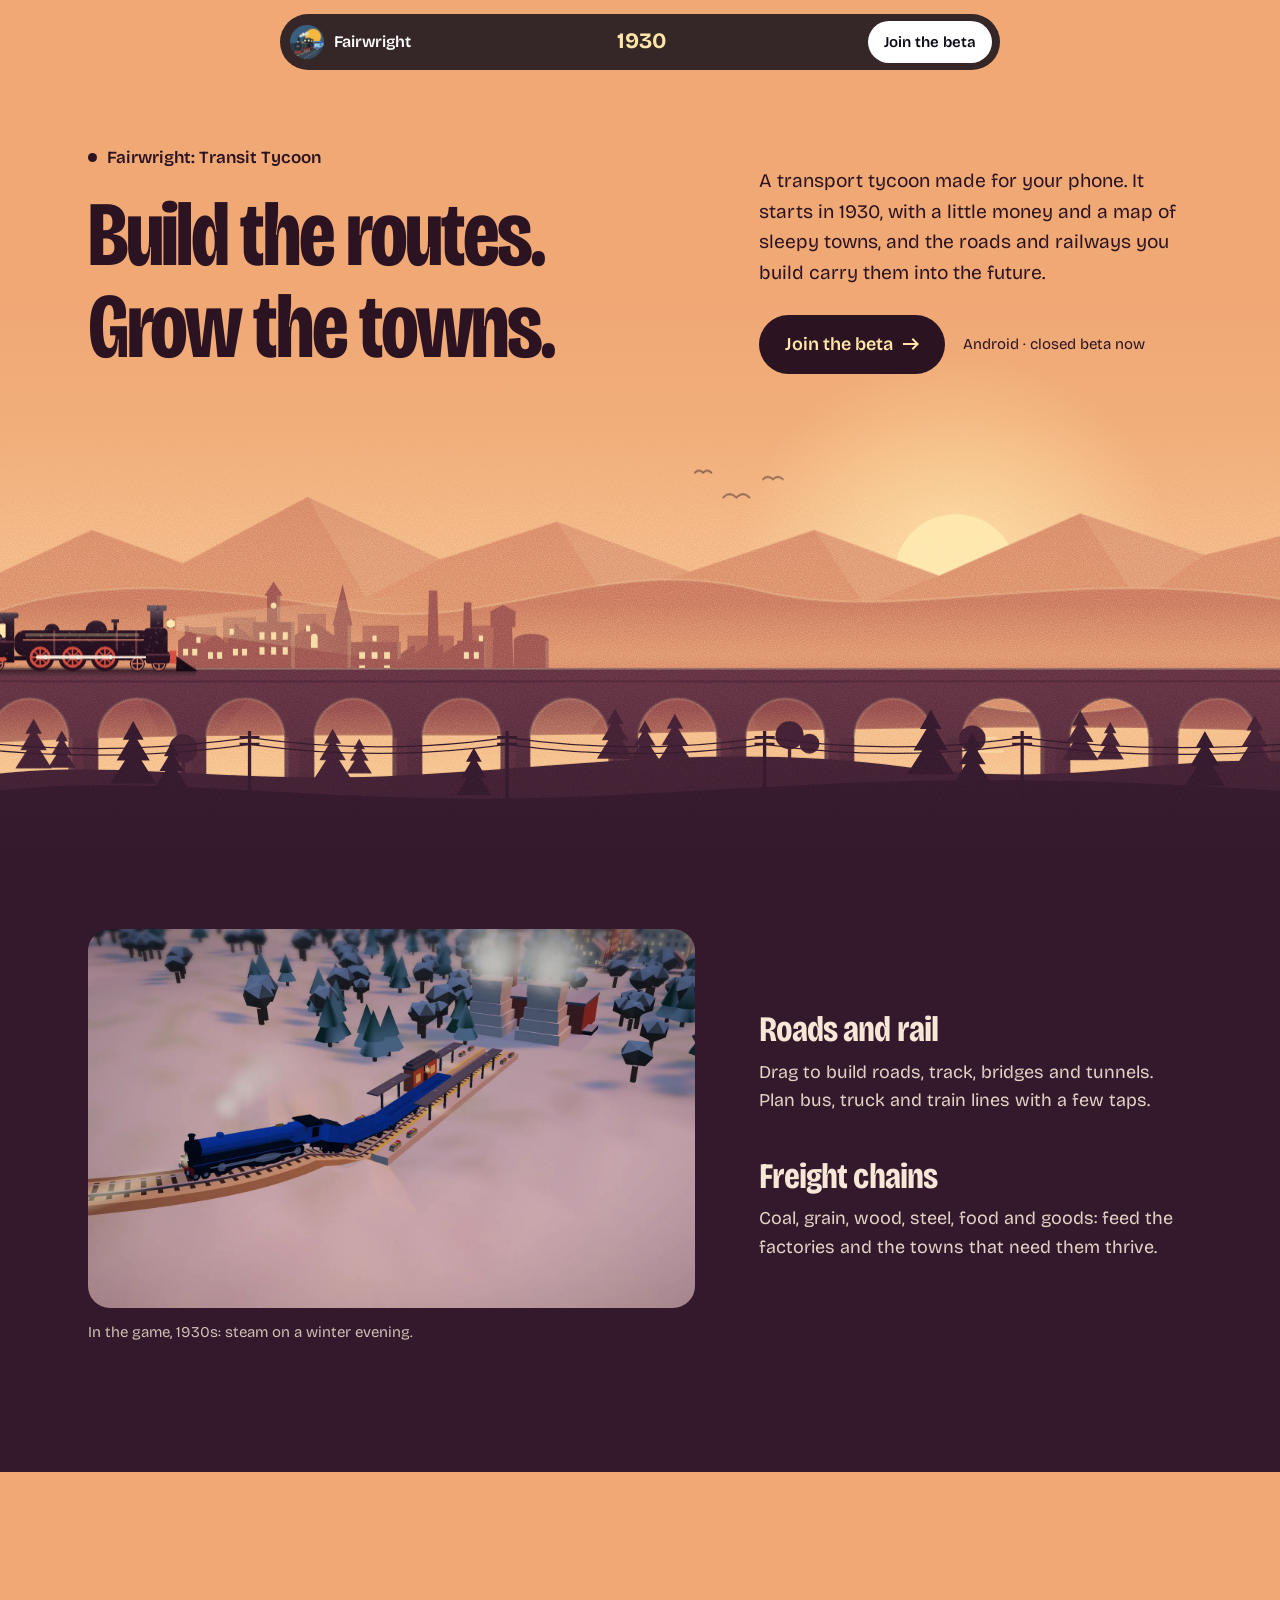
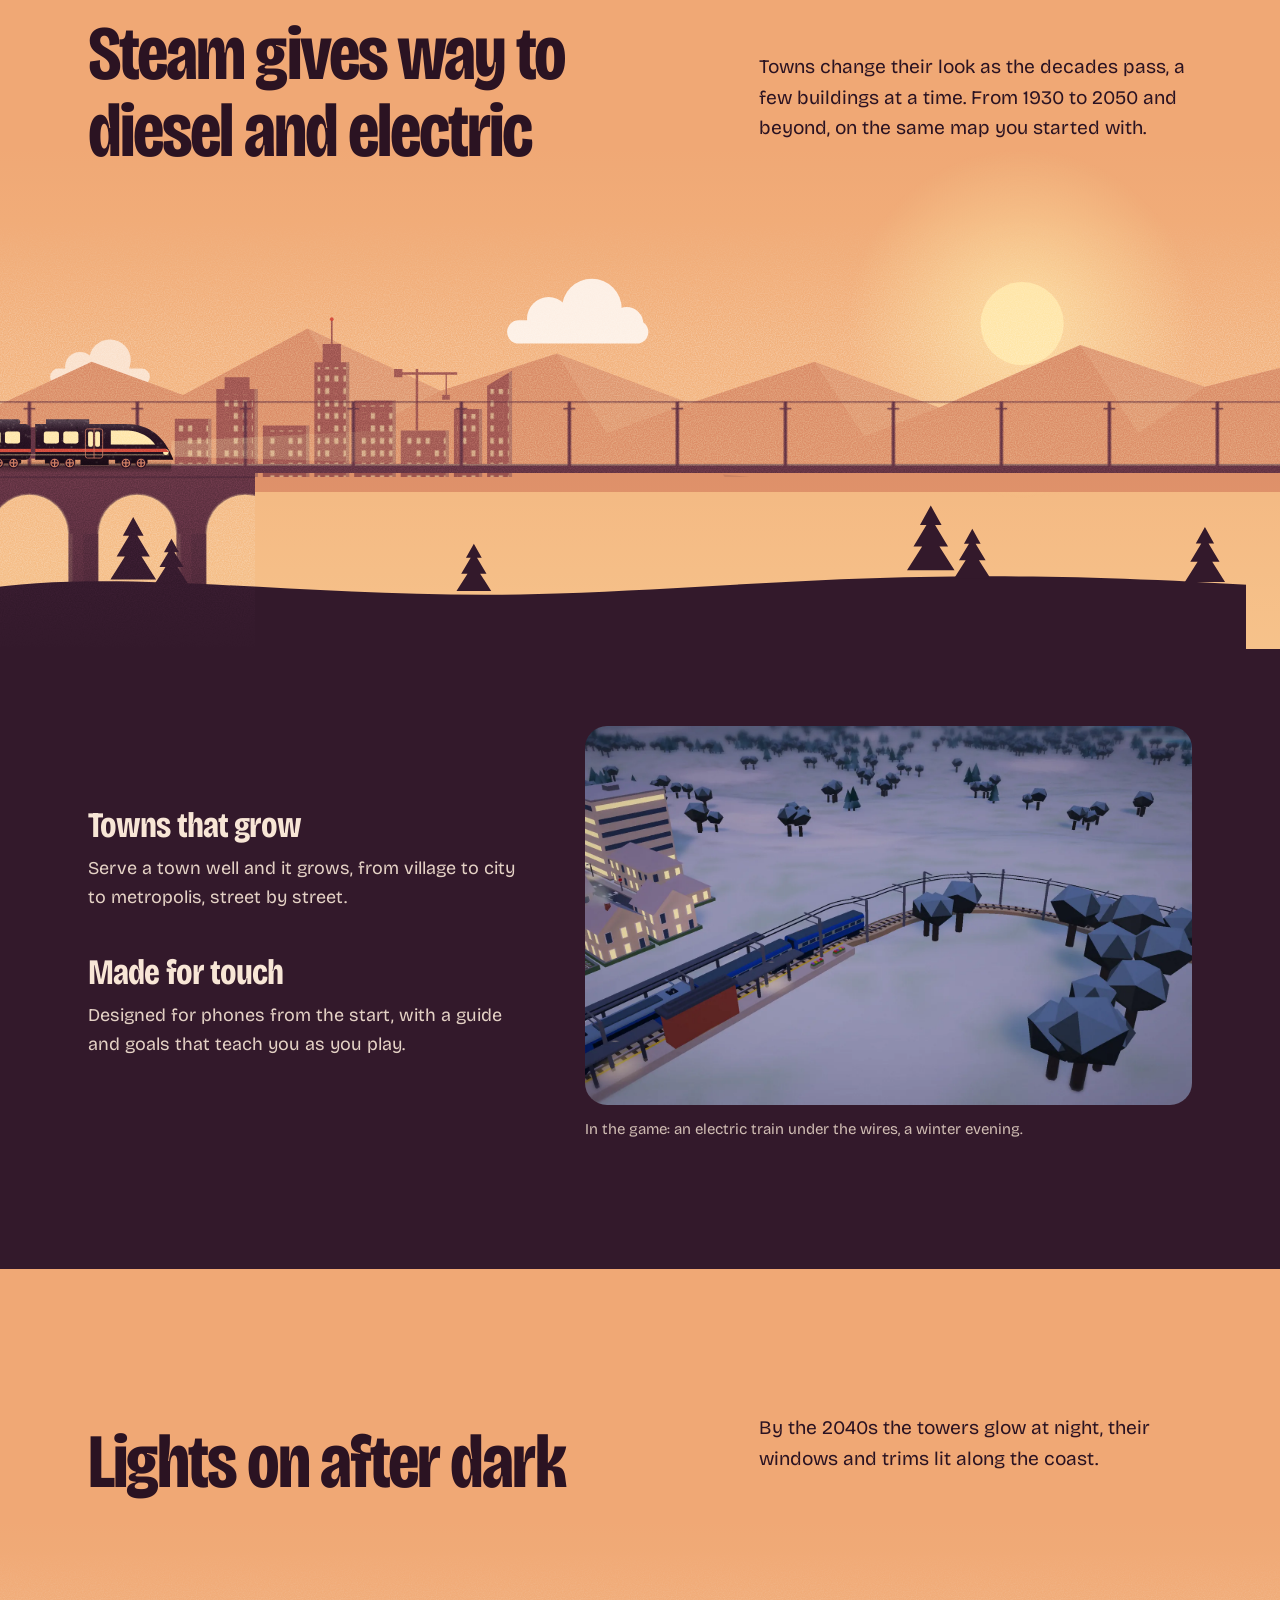
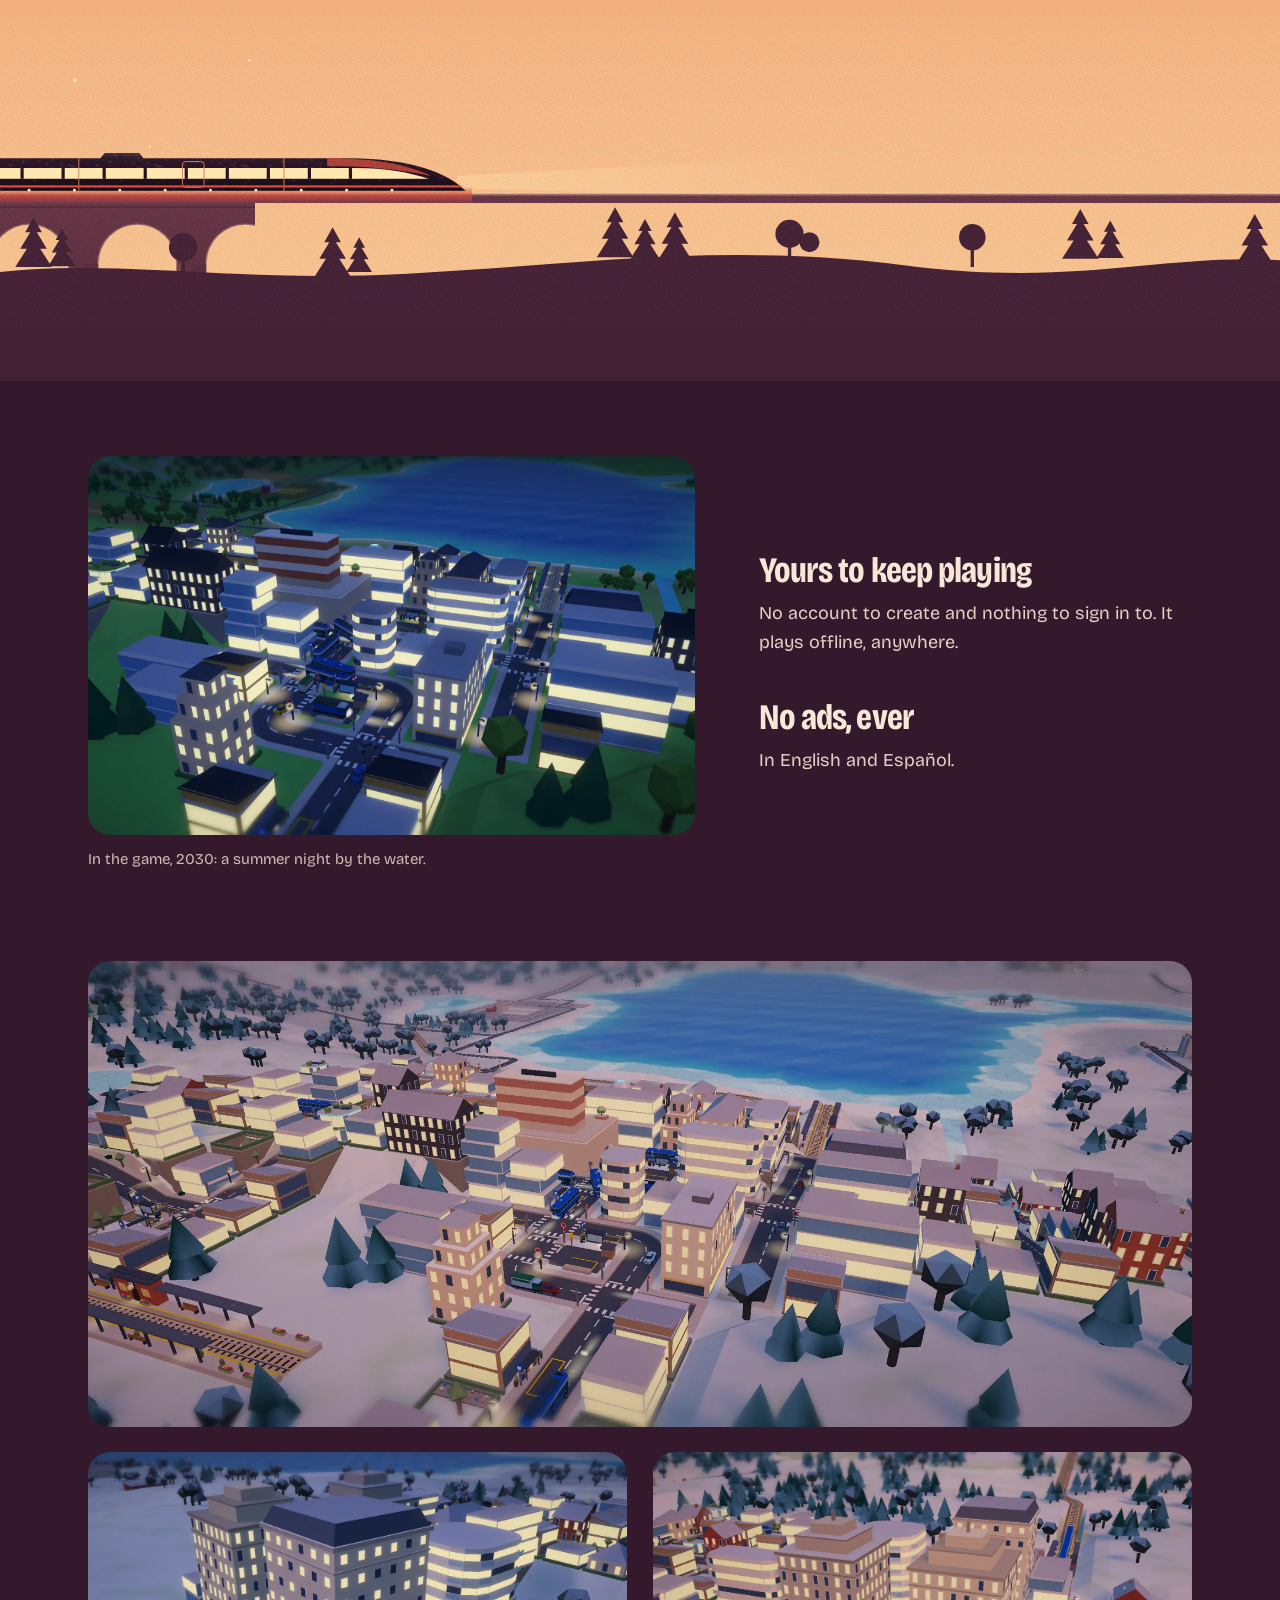
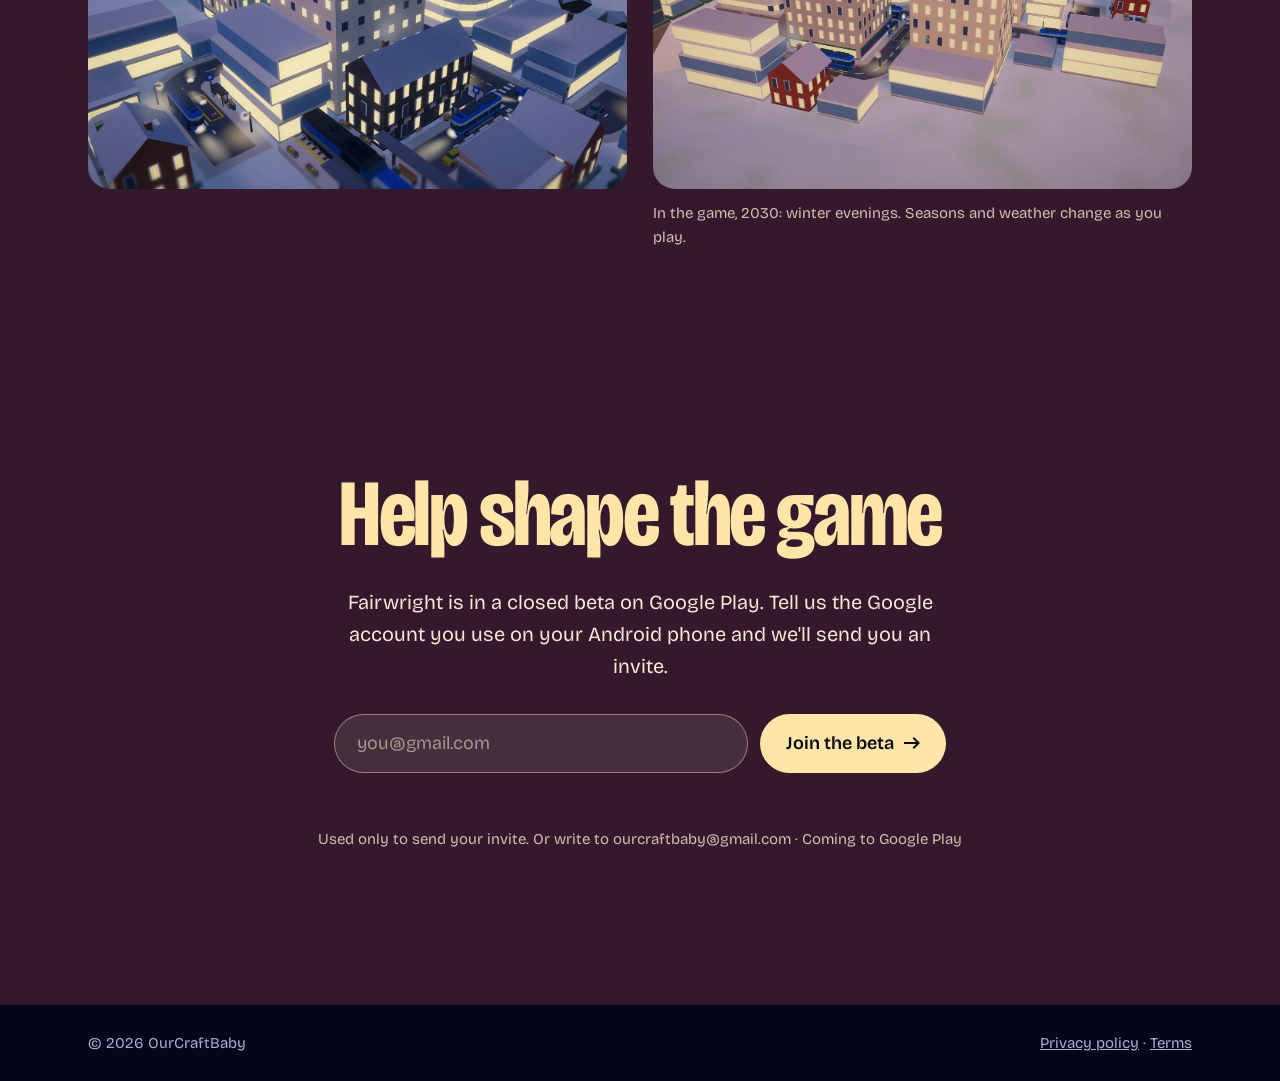
==== commit 25d4b210: "Redesign: new in-game shots, winter strip and a beta sign-up form - img: era shots replaced with new" ====
--- a/index.html
+++ b/index.html
@@ -160,7 +160,7 @@
     </div>
     <div class="ground">
       <div class="wrap ground-grid">
-        <figure class="shot"><picture><source srcset="img/era-1930.webp" type="image/webp"><img src="img/era-1930.jpg" width="1200" height="521" loading="lazy" decoding="async" alt="In the game: a town in 1930, brick and stone buildings with slate roofs around a crossroads"></picture><figcaption>In the game, 1930: brick, stone and slate.</figcaption></figure>
+        <figure class="shot"><picture><source srcset="img/era-1930.webp" type="image/webp"><img src="img/era-1930.jpg" width="1600" height="1000" loading="lazy" decoding="async" alt="In the game: a steam train pulling out of a small station in the snow at dusk, a factory steaming behind it"></picture><figcaption>In the game, 1930s: steam on a winter evening.</figcaption></figure>
         <div class="points">
           <h2 class="vh">What you do</h2>
           <div><h3>Roads and rail</h3><p>Drag to build roads, track, bridges and tunnels. Plan bus, truck and train lines with a few taps.</p></div>
@@ -209,7 +209,7 @@
     </div>
     <div class="ground">
       <div class="wrap ground-grid flip">
-        <figure class="shot"><picture><source srcset="img/era-2000.webp" type="image/webp"><img src="img/era-2000.jpg" width="1200" height="521" loading="lazy" decoding="async" alt="In the game: the same town around 2000, taller and wider, with a ring road"></picture><figcaption>In the game, 2000: glass and concrete.</figcaption></figure>
+        <figure class="shot"><picture><source srcset="img/era-2000.webp" type="image/webp"><img src="img/era-2000.jpg" width="1600" height="1000" loading="lazy" decoding="async" alt="In the game: an electric train waiting under the wires at a snowy station at dusk, lit windows behind it"></picture><figcaption>In the game: an electric train under the wires, a winter evening.</figcaption></figure>
         <div class="points">
           <div><h3>Towns that grow</h3><p>Serve a town well and it grows, from village to city to metropolis, street by street.</p></div>
           <div><h3>Made for touch</h3><p>Designed for phones from the start, with a guide and goals that teach you as you play.</p></div>
@@ -254,27 +254,68 @@
     </div>
     <div class="ground">
       <div class="wrap ground-grid">
-        <figure class="shot"><picture><source srcset="img/era-night.webp" type="image/webp"><img src="img/era-night.jpg" width="1200" height="521" loading="lazy" decoding="async" alt="In the game: future towers at night beside the sea, their windows and trims glowing"></picture><figcaption>In the game, 2040s: towers by the sea.</figcaption></figure>
+        <figure class="shot"><picture><source srcset="img/era-night.webp" type="image/webp"><img src="img/era-night.jpg" width="1600" height="1000" loading="lazy" decoding="async" alt="In the game: a modern town at night beside the water, glass-banded buildings and street lamps glowing"></picture><figcaption>In the game, 2030: a summer night by the water.</figcaption></figure>
         <div class="points">
           <div><h3>Yours to keep playing</h3><p>No account to create and nothing to sign in to. It plays offline, anywhere.</p></div>
           <div><h3>No ads, ever</h3><p>In English and Español.</p></div>
         </div>
       </div>
+      <div class="wrap winter">
+        <figure class="shot wide"><picture><source srcset="img/winter-wide.webp" type="image/webp"><img src="img/winter-wide.jpg" width="2000" height="844" loading="lazy" decoding="async" alt="In the game: the whole town under snow at dusk in 2030, every window lit, beside a half-frozen lake"></picture></figure>
+        <figure class="shot"><picture><source srcset="img/winter-centre.webp" type="image/webp"><img src="img/winter-centre.jpg" width="1400" height="875" loading="lazy" decoding="async" alt="In the game: the town centre on a winter evening, buses at lit stops and a train pulling in"></picture></figure>
+        <figure class="shot"><picture><source srcset="img/winter-towers.webp" type="image/webp"><img src="img/winter-towers.jpg" width="1400" height="875" loading="lazy" decoding="async" alt="In the game: another town under snow in pink evening light, tall blocks with every window lit and a train arriving behind them"></picture><figcaption>In the game, 2030: winter evenings. Seasons and weather change as you play.</figcaption></figure>
+      </div>
     </div>
   </section>
 
   <section class="beyond" id="beta" data-era="2040" data-year="2050">
     <div class="wrap">
       <h2>Help shape the game</h2>
-      <p>Fairwright is in a closed beta on Google Play. Email us with the Google account you use on your Android phone and we'll send you an invite.</p>
-      <a class="btn" href="mailto:ourcraftbaby@gmail.com?subject=Fairwright%20beta">Join the beta</a>
-      <small>ourcraftbaby@gmail.com · Coming to Google Play</small>
+      <p>Fairwright is in a closed beta on Google Play. Tell us the Google account you use on your Android phone and we'll send you an invite.</p>
+      <!-- No backend yet: the form opens the visitor's mail app with the request filled in. To collect sign-ups directly, point data-endpoint at a URL that accepts a POST with an "email" field. -->
+      <form class="join" id="join" action="mailto:ourcraftbaby@gmail.com" method="get" data-endpoint="">
+        <input type="hidden" name="subject" value="Fairwright beta">
+        <label class="vh" for="join-email">Google account email</label>
+        <input id="join-email" name="body" type="email" inputmode="email" autocomplete="email" autocapitalize="off" spellcheck="false" required placeholder="you@gmail.com" aria-describedby="join-note">
+        <button class="btn" type="submit">Join the beta</button>
+        <p class="join-status" id="join-status" role="status" aria-live="polite"></p>
+      </form>
+      <small id="join-note">Used only to send your invite. Or write to ourcraftbaby@gmail.com · Coming to Google Play</small>
     </div>
   </section>
 </main>
 
 <footer class="foot"><div class="wrap"><span>© 2026 OurCraftBaby</span><span><a href="privacy-policy.html">Privacy policy</a> · <a href="terms.html">Terms</a></span></div></footer>
 
+<script>
+(() => {
+  const form = document.getElementById('join');
+  if (!form) return;
+  const input = form.querySelector('input[type=email]'), status = document.getElementById('join-status');
+  const say = (text, bad) => { status.textContent = text; status.classList.toggle('bad', !!bad); };
+  input.addEventListener('input', () => { input.setCustomValidity(''); if (status.classList.contains('bad')) say(''); });
+  form.addEventListener('submit', async (e) => {
+    e.preventDefault();
+    const email = input.value.trim();
+    if (!input.checkValidity() || !email) { say('Enter the email of your Google account, like you@gmail.com.', true); input.focus(); return; }
+    const endpoint = form.dataset.endpoint;
+    if (endpoint) {
+      const button = form.querySelector('button');
+      button.disabled = true; say('Sending…');
+      try {
+        const r = await fetch(endpoint, { method: 'POST', body: new URLSearchParams({ email }) });
+        if (!r.ok) throw new Error(r.status);
+        form.reset(); say('Thanks! We will send your invite to ' + email + '.');
+      } catch (err) { say('That did not go through. Try again, or write to ourcraftbaby@gmail.com.', true); }
+      button.disabled = false;
+      return;
+    }
+    const body = 'Please invite this Google account to the Fairwright beta: ' + email;
+    location.href = 'mailto:ourcraftbaby@gmail.com?subject=' + encodeURIComponent('Fairwright beta') + '&body=' + encodeURIComponent(body);
+    say('Your mail app should open with the request ready: press send there. Nothing opened? Write to ourcraftbaby@gmail.com.');
+  });
+})();
+</script>
 <script>
 // Scenes: each layer (.ly) is slid by its depth as the scene crosses the screen; the train runs on a loop sized to the screen.
 const still = matchMedia('(prefers-reduced-motion: reduce)').matches;
--- a/style.css
+++ b/style.css
@@ -114,6 +114,9 @@
 .shot { margin: 0; }
 .shot img { width: 100%; aspect-ratio: 16 / 10; object-fit: cover; border-radius: 22px; }
 .shot figcaption { margin-top: 12px; font-size: 15px; opacity: .8; }
+.winter { display: grid; grid-template-columns: 1fr 1fr; gap: clamp(14px, 2vw, 28px); margin-top: clamp(48px, 7vw, 96px); }
+.winter .wide { grid-column: 1 / -1; }
+.winter .wide img { aspect-ratio: 2000 / 844; }
 .points { display: grid; gap: clamp(26px, 3.4vw, 44px); }
 .points h3 { font-size: clamp(26px, 2.8vw, 38px); margin-bottom: 10px; }
 .points p { margin: 0; max-width: 28em; opacity: .9; }
@@ -125,6 +128,14 @@
 .beyond h2 { font-size: clamp(44px, 7.4vw, 96px); max-width: 11em; margin-inline: auto; color: var(--lit); }
 .beyond p { margin: 24px auto 32px; max-width: 30em; font-size: 20px; }
 .beyond small { display: block; margin-top: 16px; font-size: 15px; opacity: .8; }
+.join { display: flex; flex-wrap: wrap; justify-content: center; gap: 12px; max-width: 34em; margin-inline: auto; }
+.join input[type=email] { flex: 1 1 15em; min-width: 0; font: inherit; font-size: 18px; color: var(--on); background: color-mix(in oklab, var(--on) 10%, transparent); border: 1.5px solid color-mix(in oklab, var(--on) 45%, transparent); border-radius: 999px; padding: 14px 22px; }
+.join input[type=email]::placeholder { color: color-mix(in oklab, var(--on) 55%, transparent); }
+.join input[type=email]:focus-visible { border-color: var(--lit); }
+.join .btn { border: 0; cursor: pointer; font-family: inherit; background: var(--lit); color: #0c0a16; }
+.join .btn:disabled { opacity: .6; cursor: default; transform: none; }
+.beyond .join-status { flex-basis: 100%; margin: 4px 0 0; font-size: 16px; min-height: 1.4em; }
+.join-status.bad { color: #ffb4a8; }
 
 .foot { background: #05061a; color: #a9aed0; font-size: 15px; padding: 26px 0; }
 .foot .wrap { display: flex; justify-content: space-between; flex-wrap: wrap; gap: 12px; }
@@ -133,6 +144,7 @@
 @media (max-width: 860px) {
   .sky-grid, .ground-grid, .ground-grid.flip { grid-template-columns: 1fr; }
   .ground-grid.flip .shot { order: 0; }
+  .winter { grid-template-columns: 1fr; }
   .brand span { display: none; }
   .scene { height: clamp(210px, 36vh, 320px); }
 }
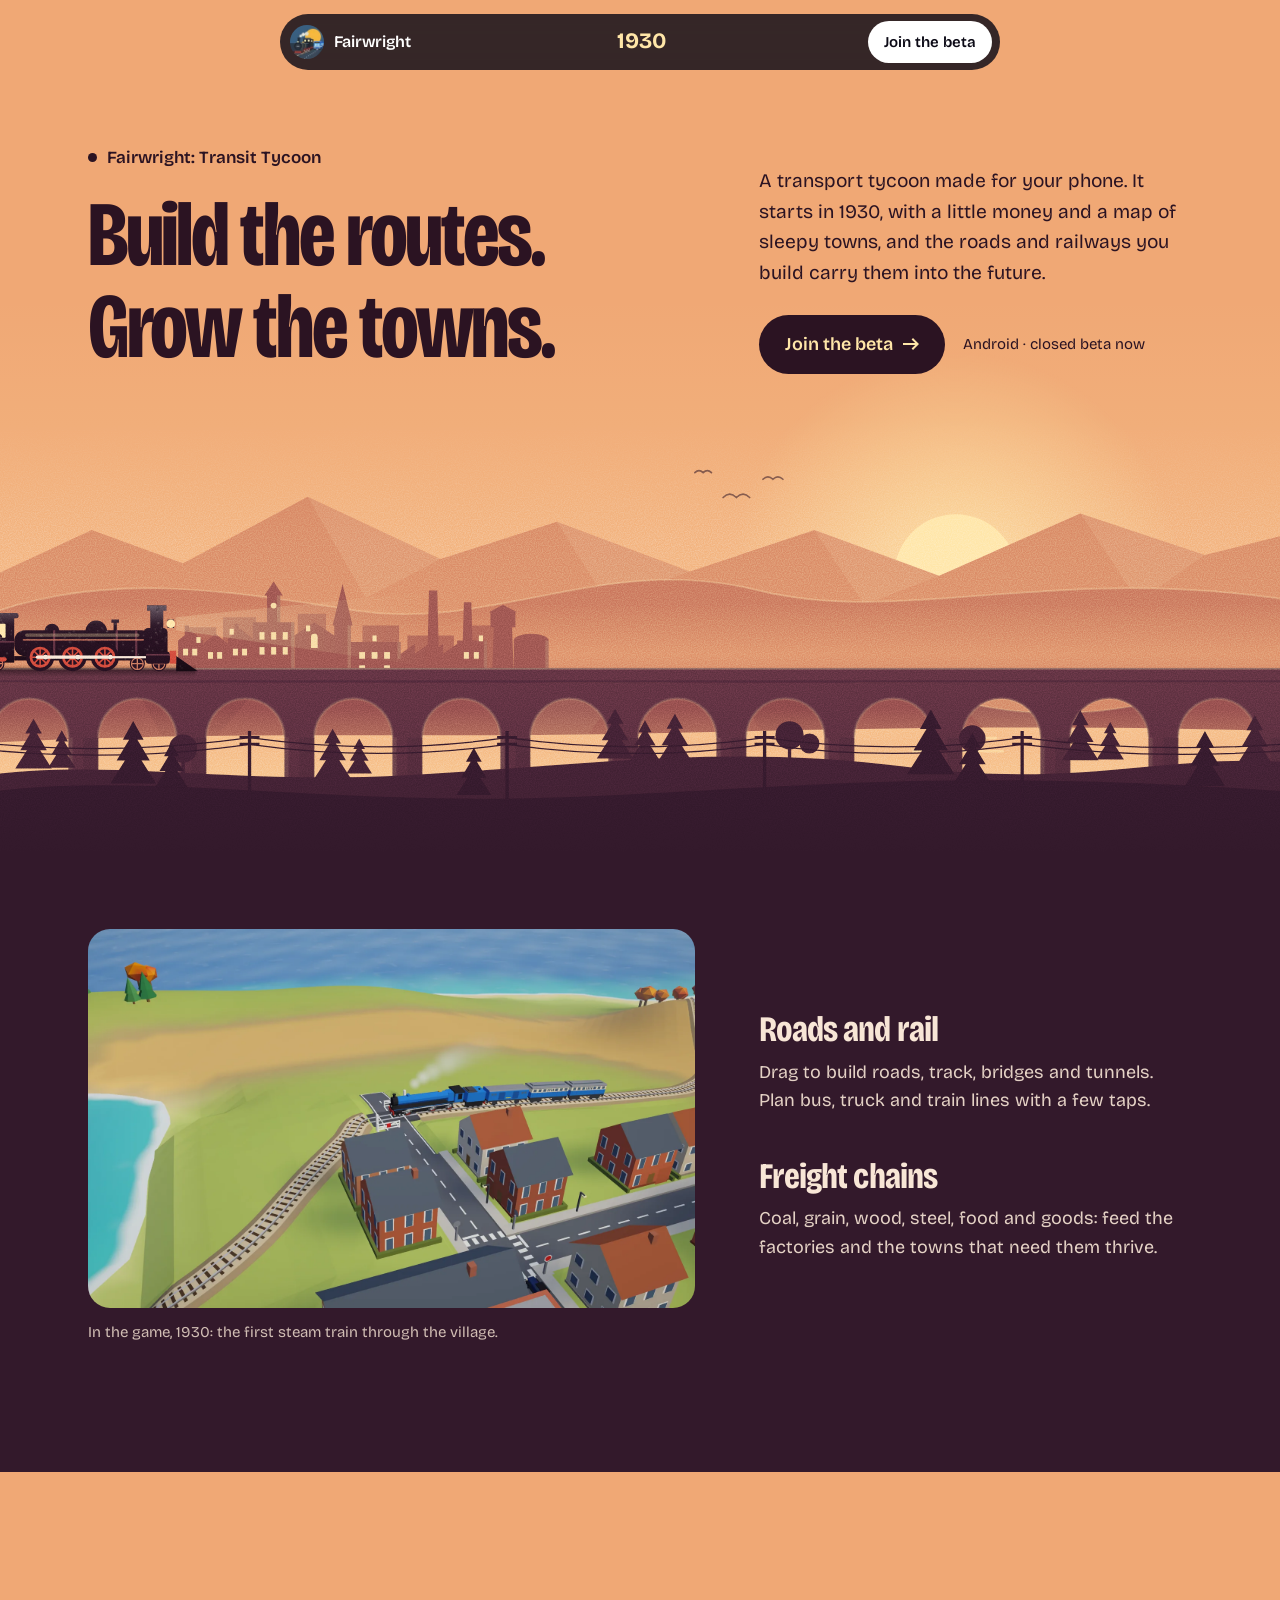
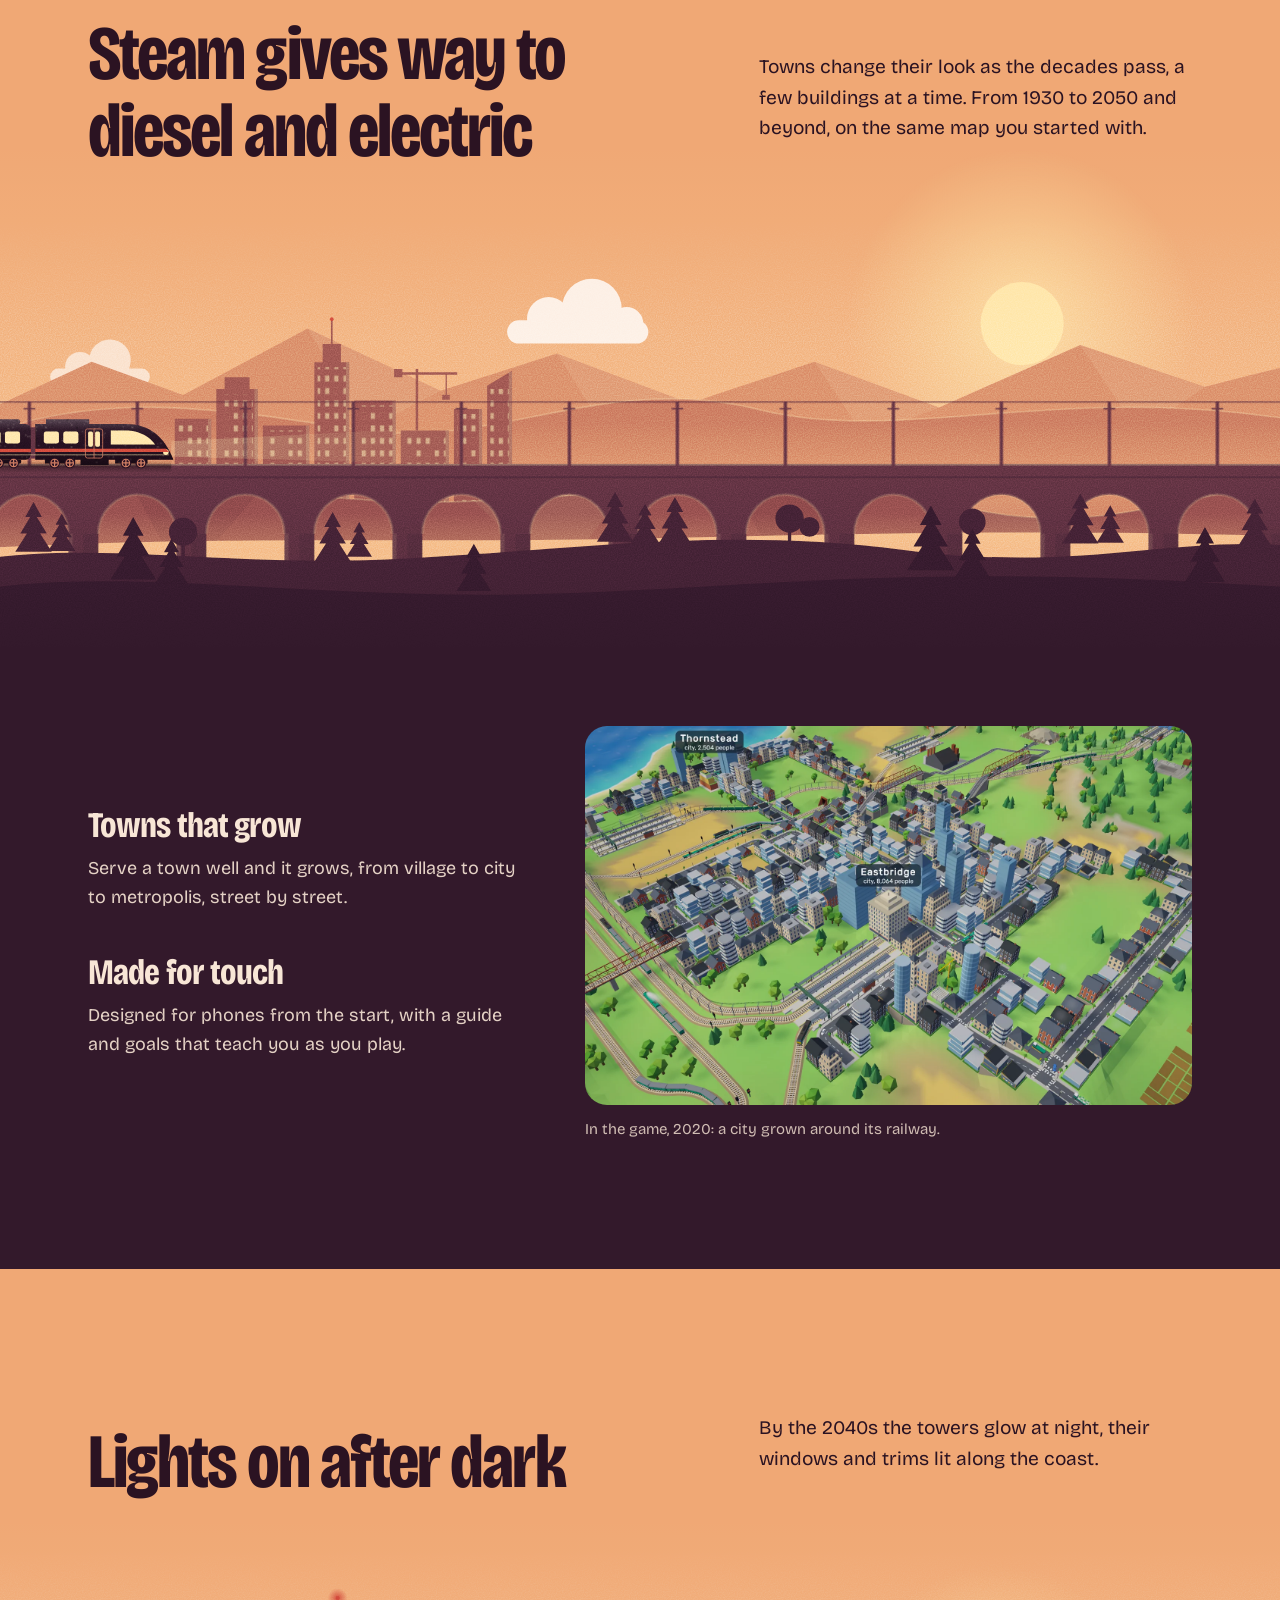
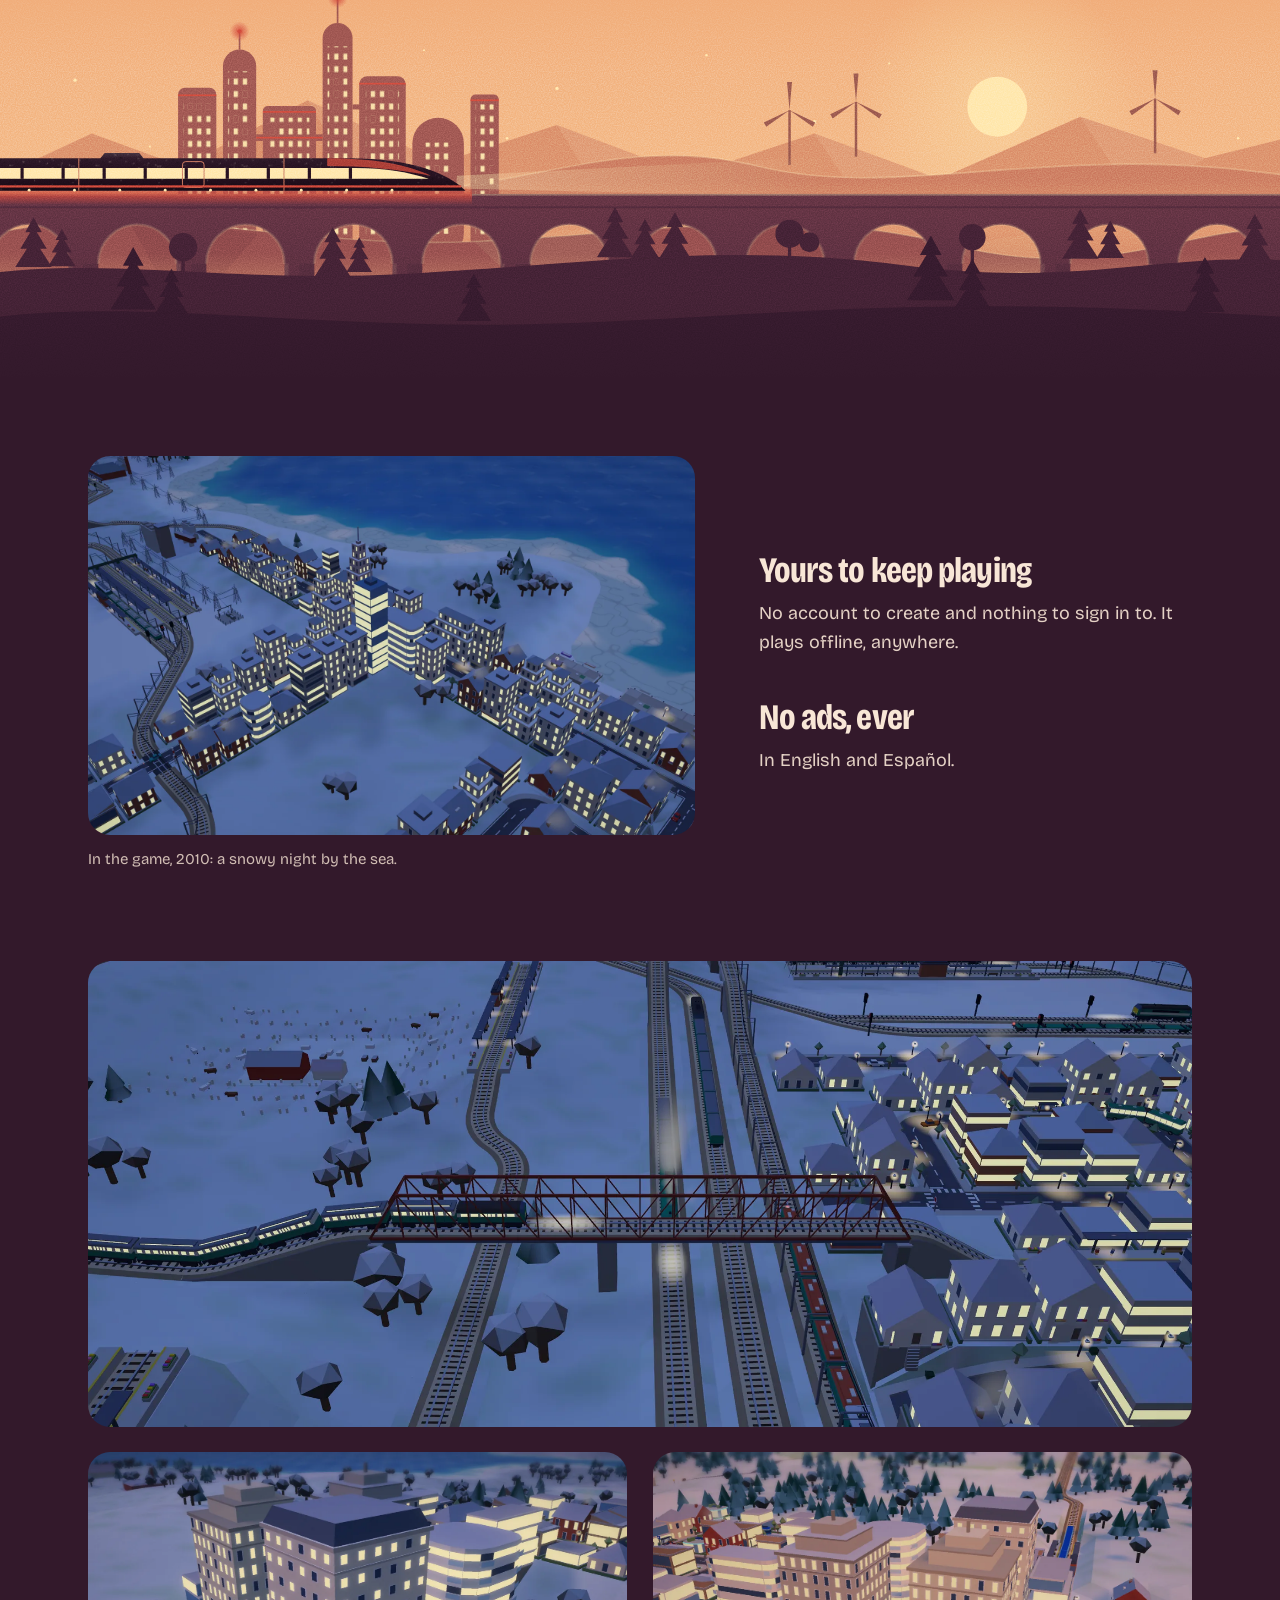
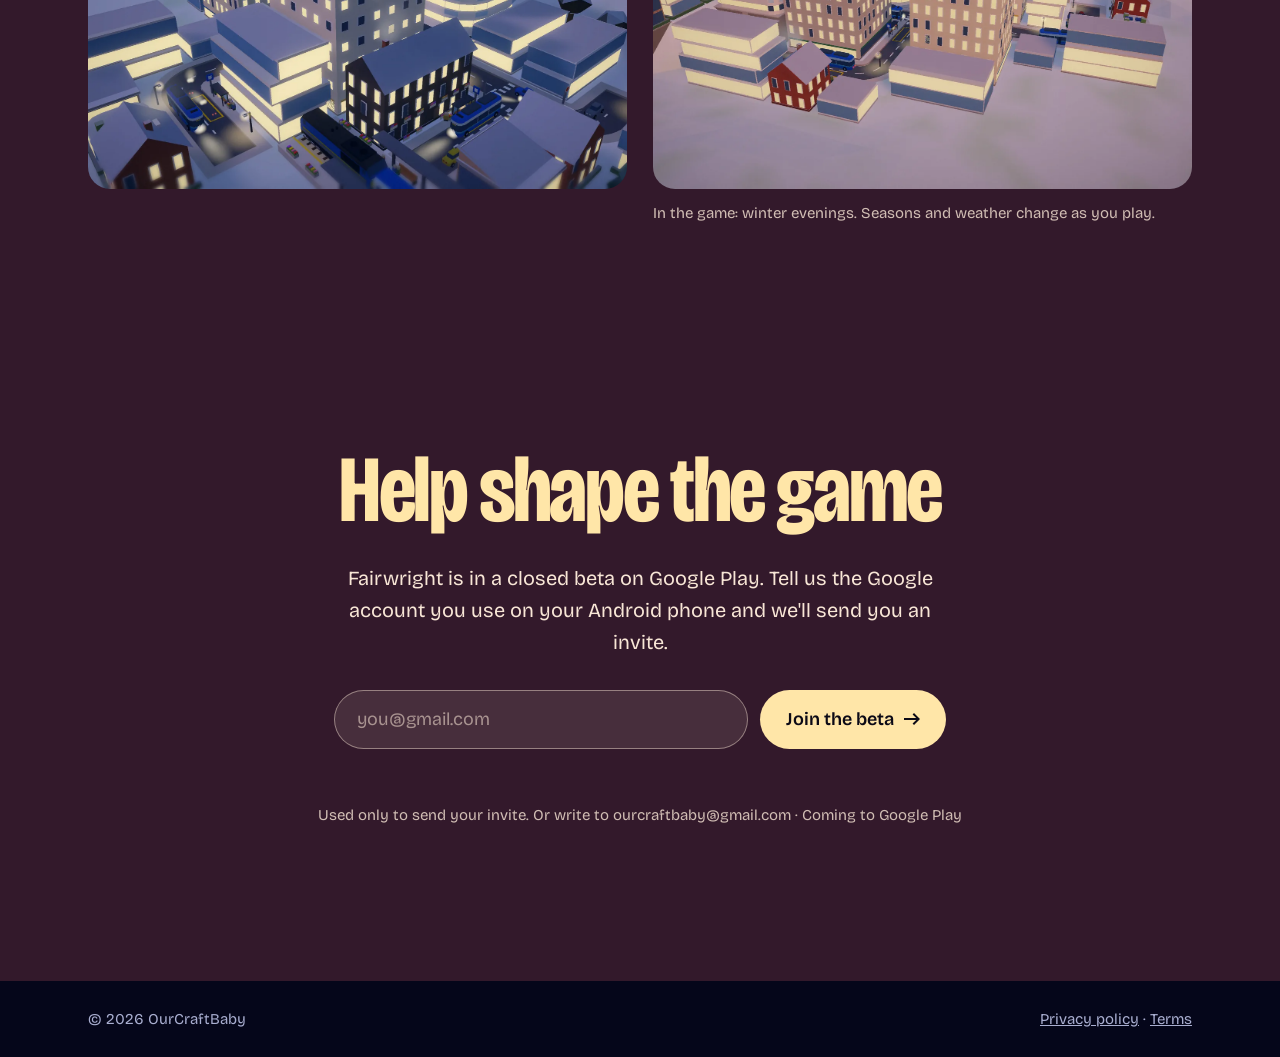
==== commit e65fab0b: "New in-game shots and an updated privacy policy (25 November 2026) The era and winter pictures are n" ====
--- a/index.html
+++ b/index.html
@@ -160,7 +160,7 @@
     </div>
     <div class="ground">
       <div class="wrap ground-grid">
-        <figure class="shot"><picture><source srcset="img/era-1930.webp" type="image/webp"><img src="img/era-1930.jpg" width="1600" height="1000" loading="lazy" decoding="async" alt="In the game: a steam train pulling out of a small station in the snow at dusk, a factory steaming behind it"></picture><figcaption>In the game, 1930s: steam on a winter evening.</figcaption></figure>
+        <figure class="shot"><picture><source srcset="img/era-1930.webp" type="image/webp"><img src="img/era-1930.jpg" width="1600" height="1000" loading="lazy" decoding="async" alt="In the game: a blue steam train with its coaches crossing the village street at a level crossing, in autumn light"></picture><figcaption>In the game, 1930: the first steam train through the village.</figcaption></figure>
         <div class="points">
           <h2 class="vh">What you do</h2>
           <div><h3>Roads and rail</h3><p>Drag to build roads, track, bridges and tunnels. Plan bus, truck and train lines with a few taps.</p></div>
@@ -209,7 +209,7 @@
     </div>
     <div class="ground">
       <div class="wrap ground-grid flip">
-        <figure class="shot"><picture><source srcset="img/era-2000.webp" type="image/webp"><img src="img/era-2000.jpg" width="1600" height="1000" loading="lazy" decoding="async" alt="In the game: an electric train waiting under the wires at a snowy station at dusk, lit windows behind it"></picture><figcaption>In the game: an electric train under the wires, a winter evening.</figcaption></figure>
+        <figure class="shot"><picture><source srcset="img/era-2000.webp" type="image/webp"><img src="img/era-2000.jpg" width="1600" height="1000" loading="lazy" decoding="async" alt="In the game: a city in 2020 with glass towers, busy streets and a large railway station, grown from a small town"></picture><figcaption>In the game, 2020: a city grown around its railway.</figcaption></figure>
         <div class="points">
           <div><h3>Towns that grow</h3><p>Serve a town well and it grows, from village to city to metropolis, street by street.</p></div>
           <div><h3>Made for touch</h3><p>Designed for phones from the start, with a guide and goals that teach you as you play.</p></div>
@@ -254,16 +254,16 @@
     </div>
     <div class="ground">
       <div class="wrap ground-grid">
-        <figure class="shot"><picture><source srcset="img/era-night.webp" type="image/webp"><img src="img/era-night.jpg" width="1600" height="1000" loading="lazy" decoding="async" alt="In the game: a modern town at night beside the water, glass-banded buildings and street lamps glowing"></picture><figcaption>In the game, 2030: a summer night by the water.</figcaption></figure>
+        <figure class="shot"><picture><source srcset="img/era-night.webp" type="image/webp"><img src="img/era-night.jpg" width="1600" height="1000" loading="lazy" decoding="async" alt="In the game: a town by the sea on a snowy night, every window lit, its station and railway lines in the snow"></picture><figcaption>In the game, 2010: a snowy night by the sea.</figcaption></figure>
         <div class="points">
           <div><h3>Yours to keep playing</h3><p>No account to create and nothing to sign in to. It plays offline, anywhere.</p></div>
           <div><h3>No ads, ever</h3><p>In English and Español.</p></div>
         </div>
       </div>
       <div class="wrap winter">
-        <figure class="shot wide"><picture><source srcset="img/winter-wide.webp" type="image/webp"><img src="img/winter-wide.jpg" width="2000" height="844" loading="lazy" decoding="async" alt="In the game: the whole town under snow at dusk in 2030, every window lit, beside a half-frozen lake"></picture></figure>
+        <figure class="shot wide"><picture><source srcset="img/winter-wide.webp" type="image/webp"><img src="img/winter-wide.jpg" width="2000" height="844" loading="lazy" decoding="async" alt="In the game: a lit train crossing a red truss bridge over the main line on a snowy night, the town's windows glowing beside it"></picture></figure>
         <figure class="shot"><picture><source srcset="img/winter-centre.webp" type="image/webp"><img src="img/winter-centre.jpg" width="1400" height="875" loading="lazy" decoding="async" alt="In the game: the town centre on a winter evening, buses at lit stops and a train pulling in"></picture></figure>
-        <figure class="shot"><picture><source srcset="img/winter-towers.webp" type="image/webp"><img src="img/winter-towers.jpg" width="1400" height="875" loading="lazy" decoding="async" alt="In the game: another town under snow in pink evening light, tall blocks with every window lit and a train arriving behind them"></picture><figcaption>In the game, 2030: winter evenings. Seasons and weather change as you play.</figcaption></figure>
+        <figure class="shot"><picture><source srcset="img/winter-towers.webp" type="image/webp"><img src="img/winter-towers.jpg" width="1400" height="875" loading="lazy" decoding="async" alt="In the game: another town under snow in pink evening light, tall blocks with every window lit and a train arriving behind them"></picture><figcaption>In the game: winter evenings. Seasons and weather change as you play.</figcaption></figure>
       </div>
     </div>
   </section>
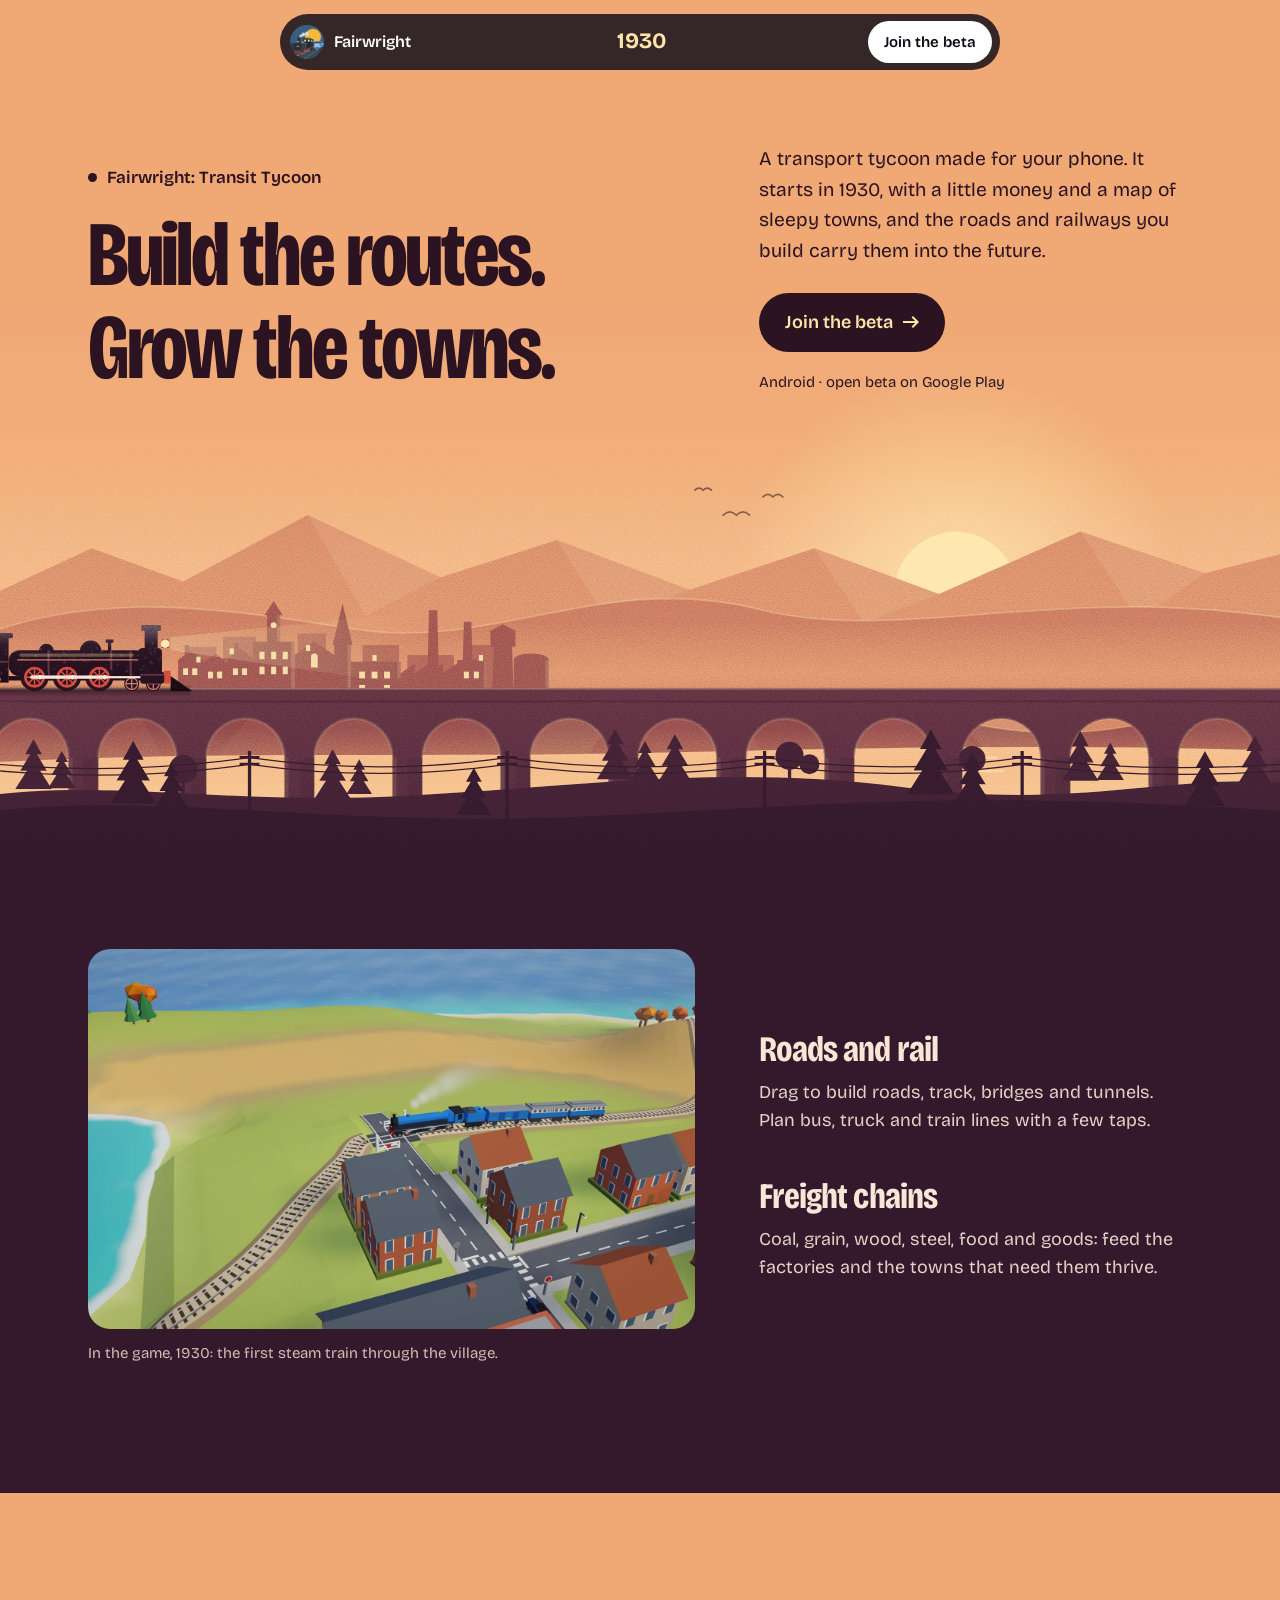
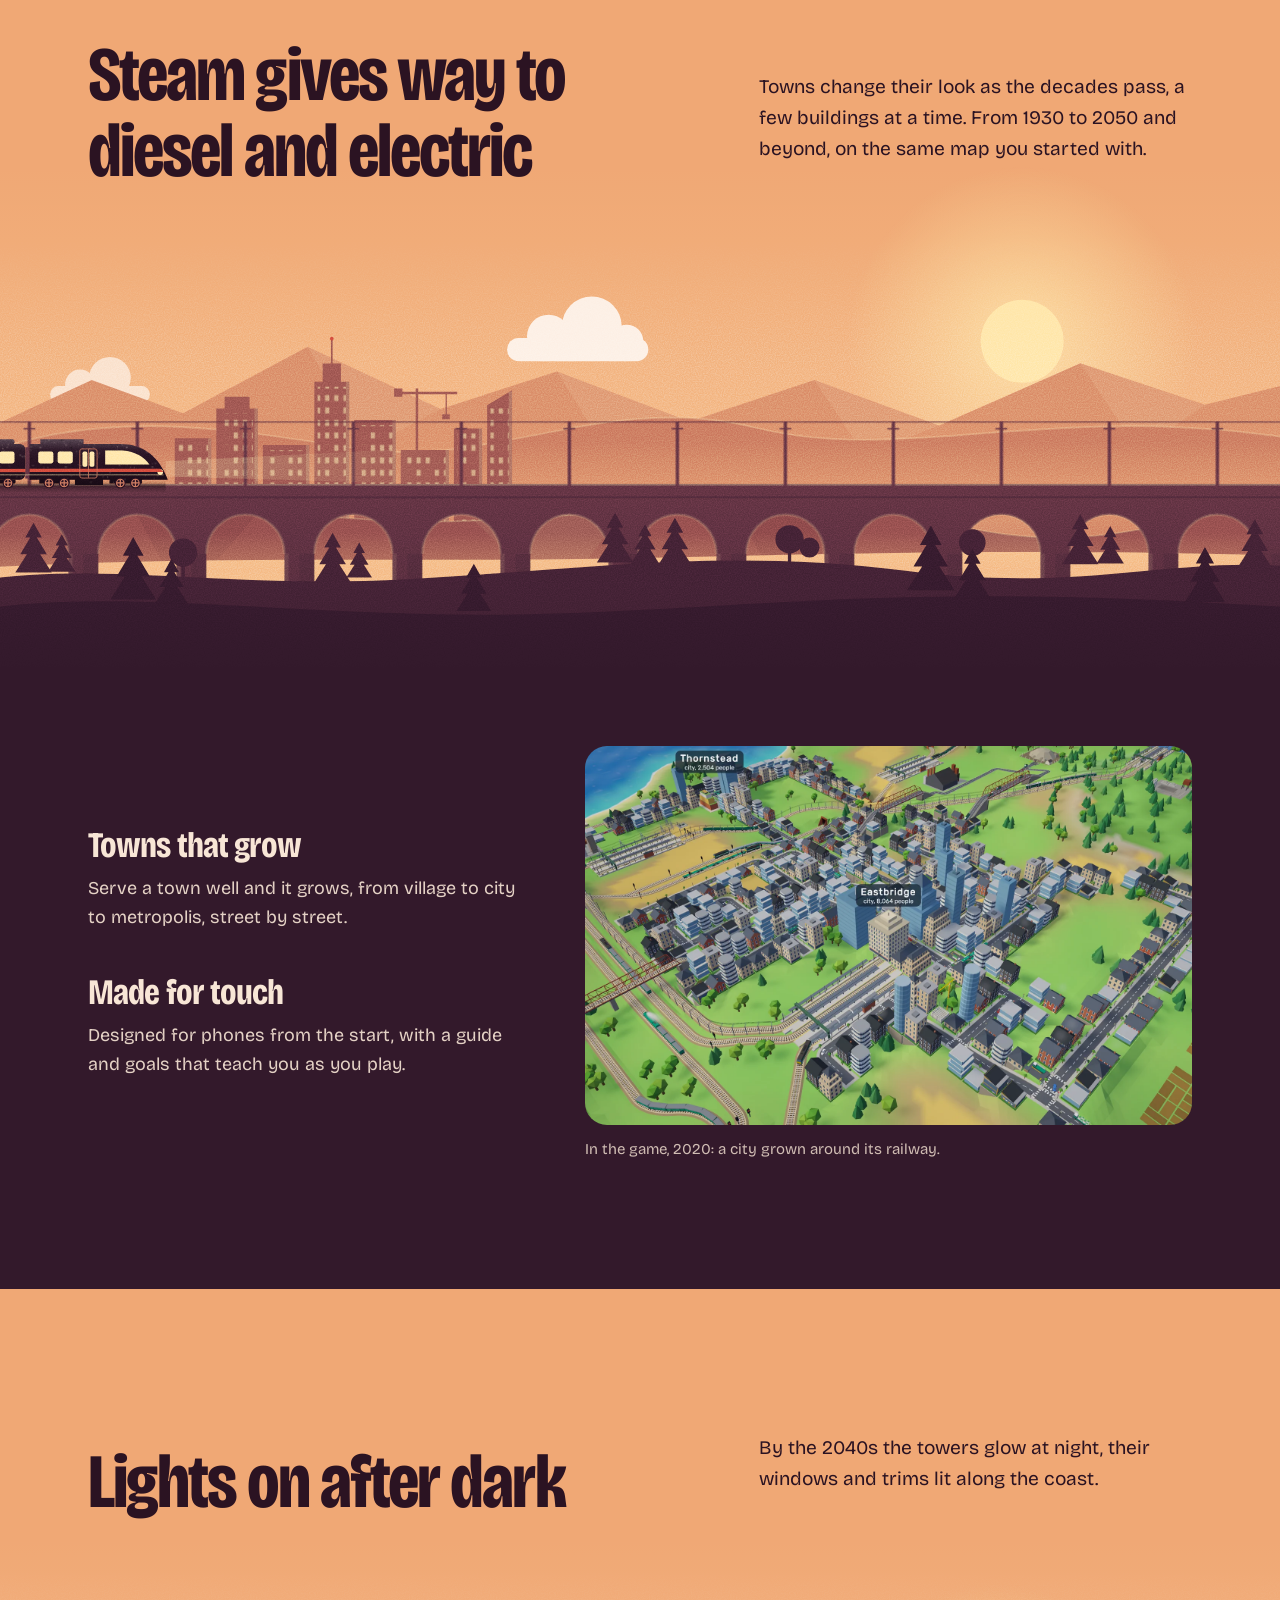
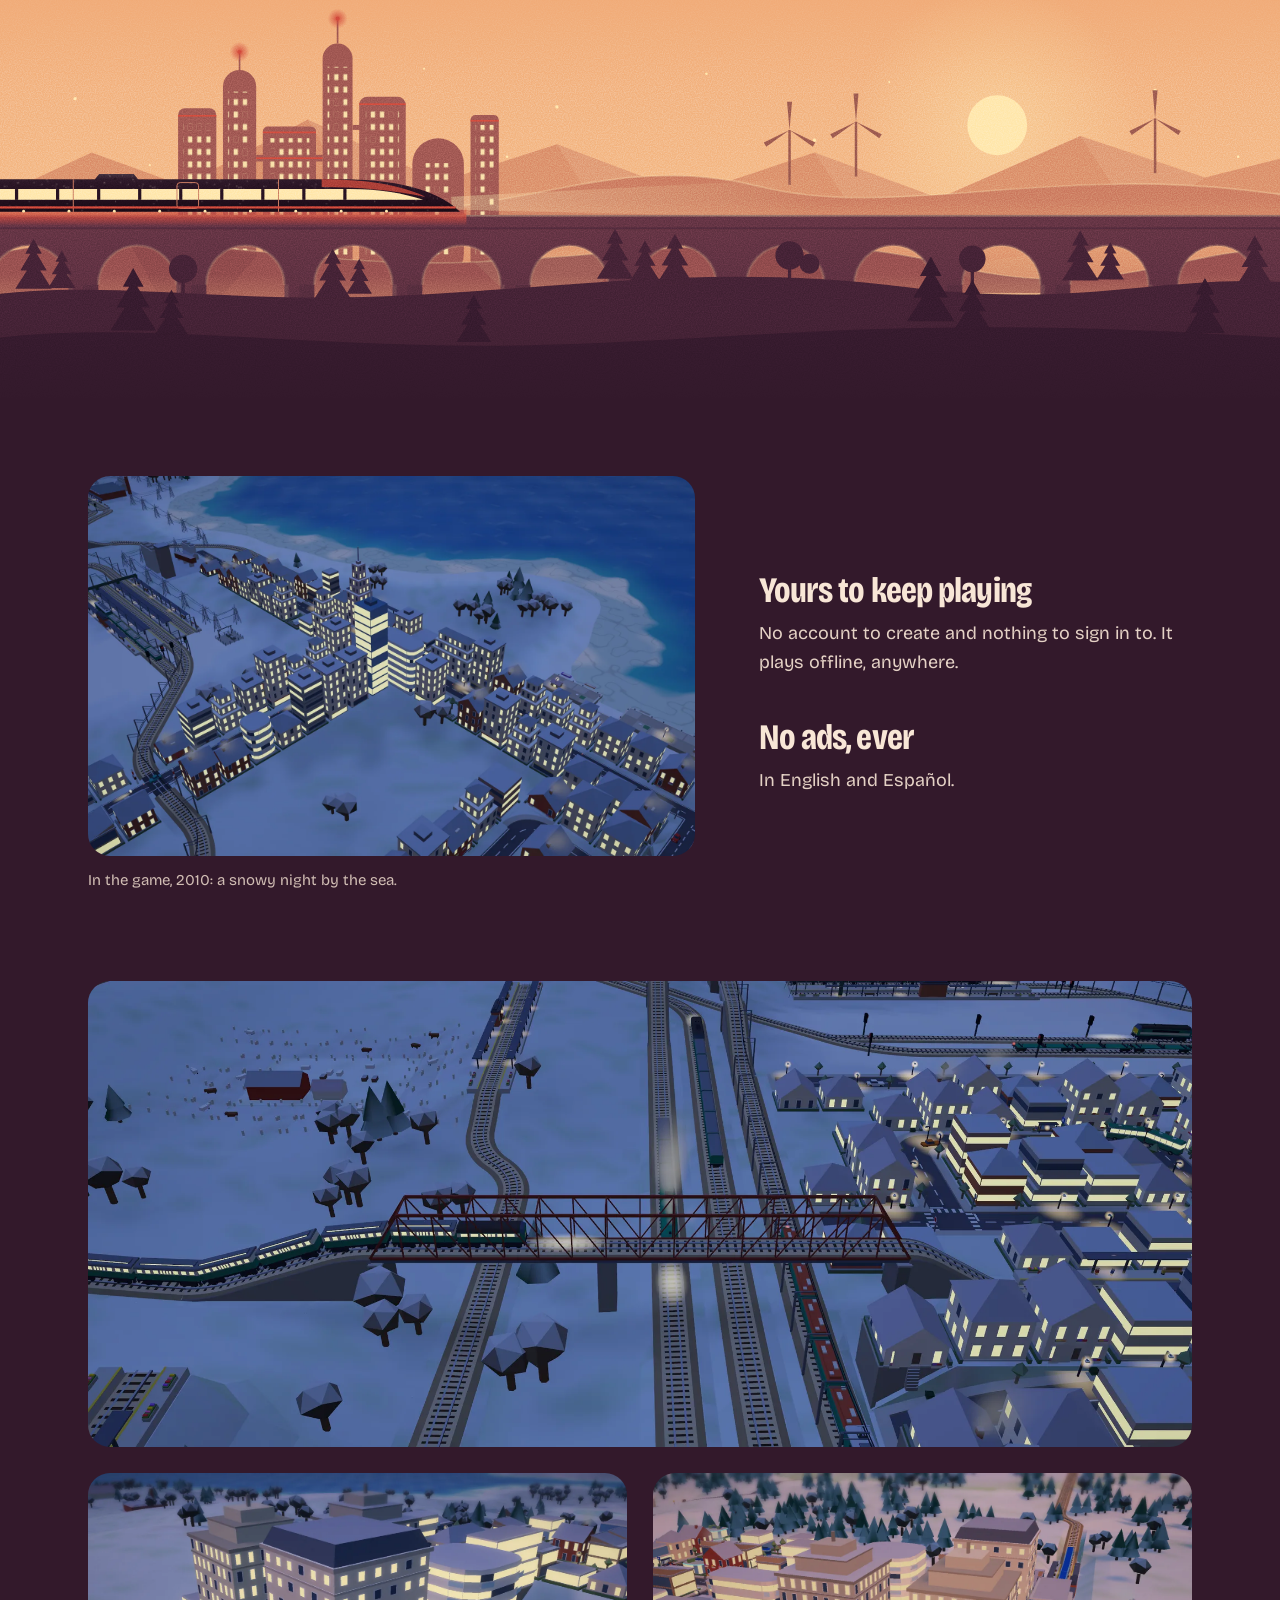
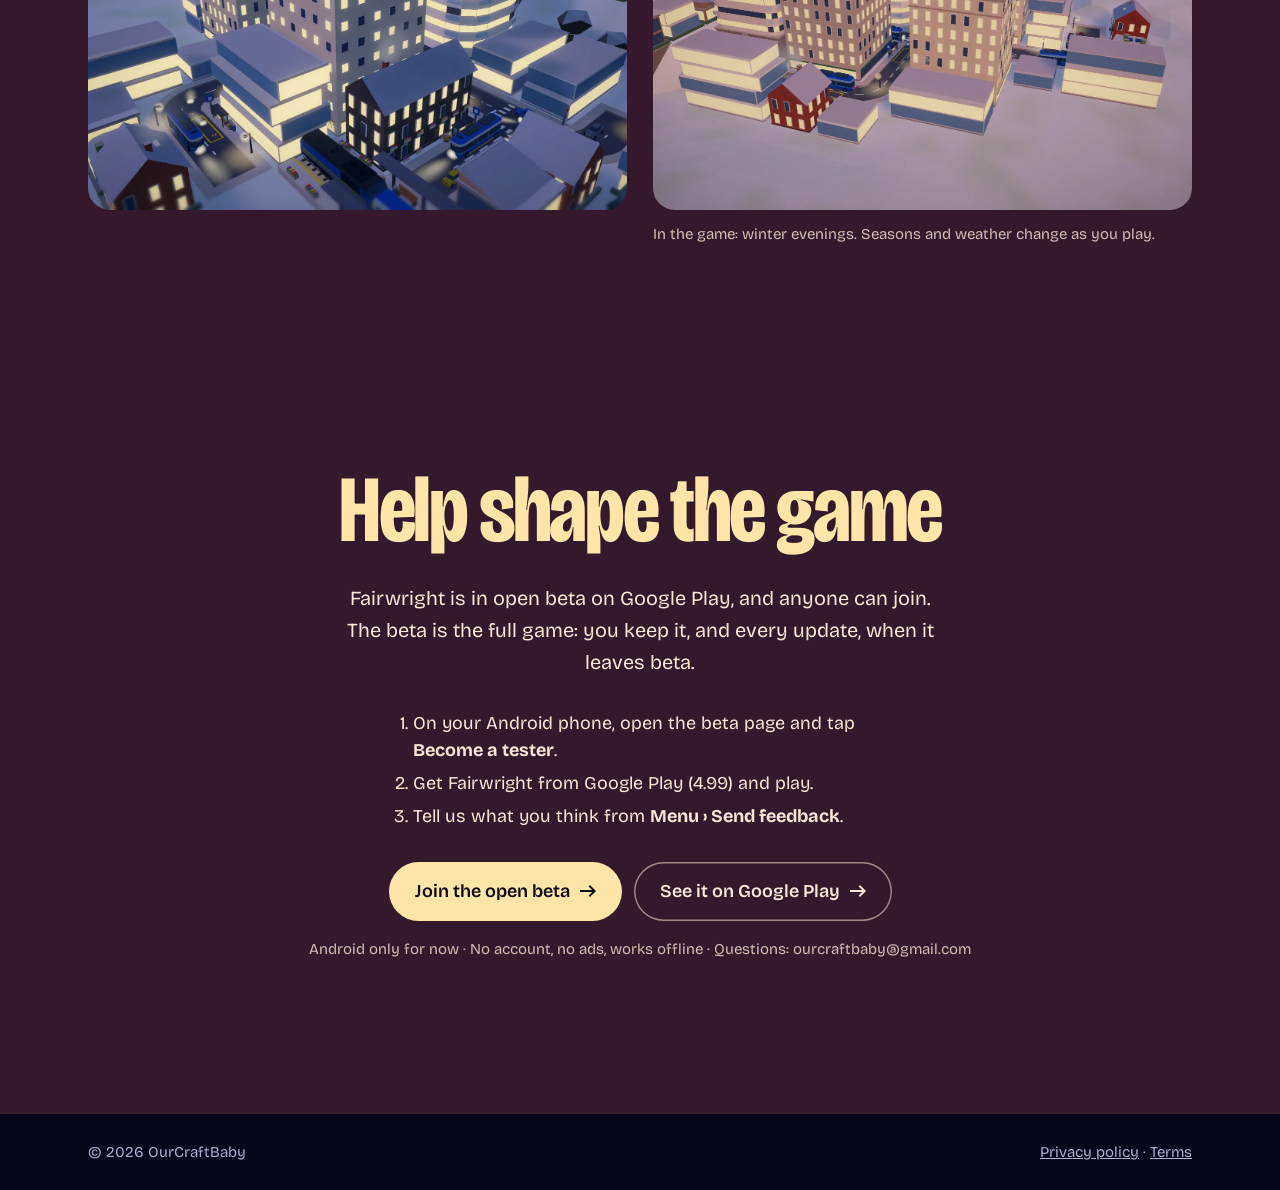
==== commit 77b65ace: "Open beta: anyone can join from Google Play The beta section now sends visitors to the open-testing " ====
--- a/index.html
+++ b/index.html
@@ -112,7 +112,7 @@
         </div>
         <div>
           <p class="lead">A transport tycoon made for your phone. It starts in 1930, with a little money and a map of sleepy towns, and the roads and railways you build carry them into the future.</p>
-          <div class="cta"><a class="btn" href="#beta">Join the beta</a><span>Android · closed beta now</span></div>
+          <div class="cta"><a class="btn" href="#beta">Join the beta</a><span>Android · open beta on Google Play</span></div>
         </div>
       </div>
       <div class="scene" role="img" aria-label="A steam train crossing a stone viaduct at dawn, a small factory town on the hill behind it">
@@ -271,51 +271,23 @@
   <section class="beyond" id="beta" data-era="2040" data-year="2050">
     <div class="wrap">
       <h2>Help shape the game</h2>
-      <p>Fairwright is in a closed beta on Google Play. Tell us the Google account you use on your Android phone and we'll send you an invite.</p>
-      <!-- No backend yet: the form opens the visitor's mail app with the request filled in. To collect sign-ups directly, point data-endpoint at a URL that accepts a POST with an "email" field. -->
-      <form class="join" id="join" action="mailto:ourcraftbaby@gmail.com" method="get" data-endpoint="">
-        <input type="hidden" name="subject" value="Fairwright beta">
-        <label class="vh" for="join-email">Google account email</label>
-        <input id="join-email" name="body" type="email" inputmode="email" autocomplete="email" autocapitalize="off" spellcheck="false" required placeholder="you@gmail.com" aria-describedby="join-note">
-        <button class="btn" type="submit">Join the beta</button>
-        <p class="join-status" id="join-status" role="status" aria-live="polite"></p>
-      </form>
-      <small id="join-note">Used only to send your invite. Or write to ourcraftbaby@gmail.com · Coming to Google Play</small>
+      <p>Fairwright is in open beta on Google Play, and anyone can join. The beta is the full game: you keep it, and every update, when it leaves beta.</p>
+      <ol class="steps">
+        <li>On your Android phone, open the beta page and tap <b>Become a tester</b>.</li>
+        <li>Get Fairwright from Google Play (4.99) and play.</li>
+        <li>Tell us what you think from <b>Menu › Send feedback</b>.</li>
+      </ol>
+      <div class="join">
+        <a class="btn" href="https://play.google.com/apps/testing/com.ourcraftbaby.fairwright">Join the open beta</a>
+        <a class="btn alt" href="https://play.google.com/store/apps/details?id=com.ourcraftbaby.fairwright">See it on Google Play</a>
+      </div>
+      <small>Android only for now · No account, no ads, works offline · Questions: ourcraftbaby@gmail.com</small>
     </div>
   </section>
 </main>
 
 <footer class="foot"><div class="wrap"><span>© 2026 OurCraftBaby</span><span><a href="privacy-policy.html">Privacy policy</a> · <a href="terms.html">Terms</a></span></div></footer>
 
-<script>
-(() => {
-  const form = document.getElementById('join');
-  if (!form) return;
-  const input = form.querySelector('input[type=email]'), status = document.getElementById('join-status');
-  const say = (text, bad) => { status.textContent = text; status.classList.toggle('bad', !!bad); };
-  input.addEventListener('input', () => { input.setCustomValidity(''); if (status.classList.contains('bad')) say(''); });
-  form.addEventListener('submit', async (e) => {
-    e.preventDefault();
-    const email = input.value.trim();
-    if (!input.checkValidity() || !email) { say('Enter the email of your Google account, like you@gmail.com.', true); input.focus(); return; }
-    const endpoint = form.dataset.endpoint;
-    if (endpoint) {
-      const button = form.querySelector('button');
-      button.disabled = true; say('Sending…');
-      try {
-        const r = await fetch(endpoint, { method: 'POST', body: new URLSearchParams({ email }) });
-        if (!r.ok) throw new Error(r.status);
-        form.reset(); say('Thanks! We will send your invite to ' + email + '.');
-      } catch (err) { say('That did not go through. Try again, or write to ourcraftbaby@gmail.com.', true); }
-      button.disabled = false;
-      return;
-    }
-    const body = 'Please invite this Google account to the Fairwright beta: ' + email;
-    location.href = 'mailto:ourcraftbaby@gmail.com?subject=' + encodeURIComponent('Fairwright beta') + '&body=' + encodeURIComponent(body);
-    say('Your mail app should open with the request ready: press send there. Nothing opened? Write to ourcraftbaby@gmail.com.');
-  });
-})();
-</script>
 <script>
 // Scenes: each layer (.ly) is slid by its depth as the scene crosses the screen; the train runs on a loop sized to the screen.
 const still = matchMedia('(prefers-reduced-motion: reduce)').matches;
--- a/style.css
+++ b/style.css
@@ -136,6 +136,8 @@
 .join .btn:disabled { opacity: .6; cursor: default; transform: none; }
 .beyond .join-status { flex-basis: 100%; margin: 4px 0 0; font-size: 16px; min-height: 1.4em; }
 .join-status.bad { color: #ffb4a8; }
+.join a.btn.alt { background: transparent; color: var(--on); box-shadow: inset 0 0 0 1.5px color-mix(in oklab, var(--on) 55%, transparent); }
+.steps { max-width: 28em; margin: 0 auto 32px; padding-left: 1.4em; text-align: left; font-size: 18px; line-height: 1.5; display: grid; gap: 6px; }
 
 .foot { background: #05061a; color: #a9aed0; font-size: 15px; padding: 26px 0; }
 .foot .wrap { display: flex; justify-content: space-between; flex-wrap: wrap; gap: 12px; }
